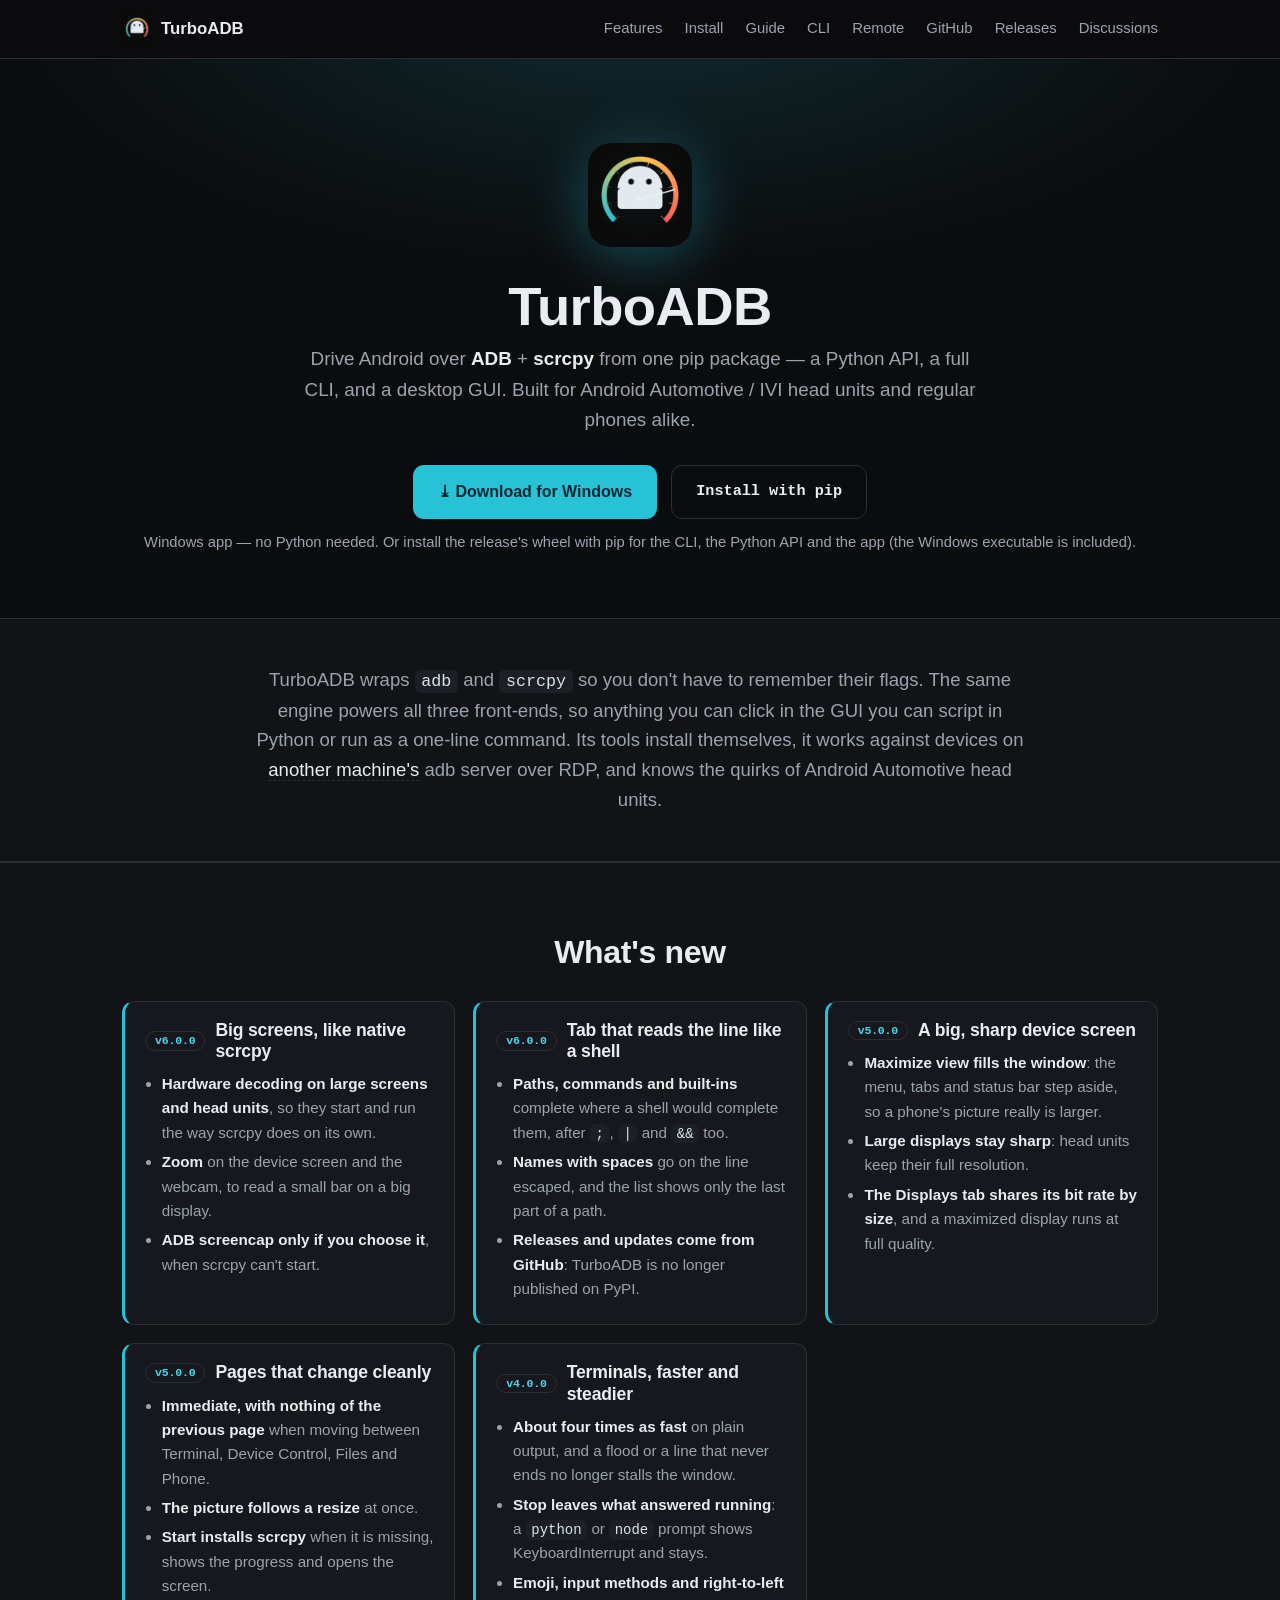
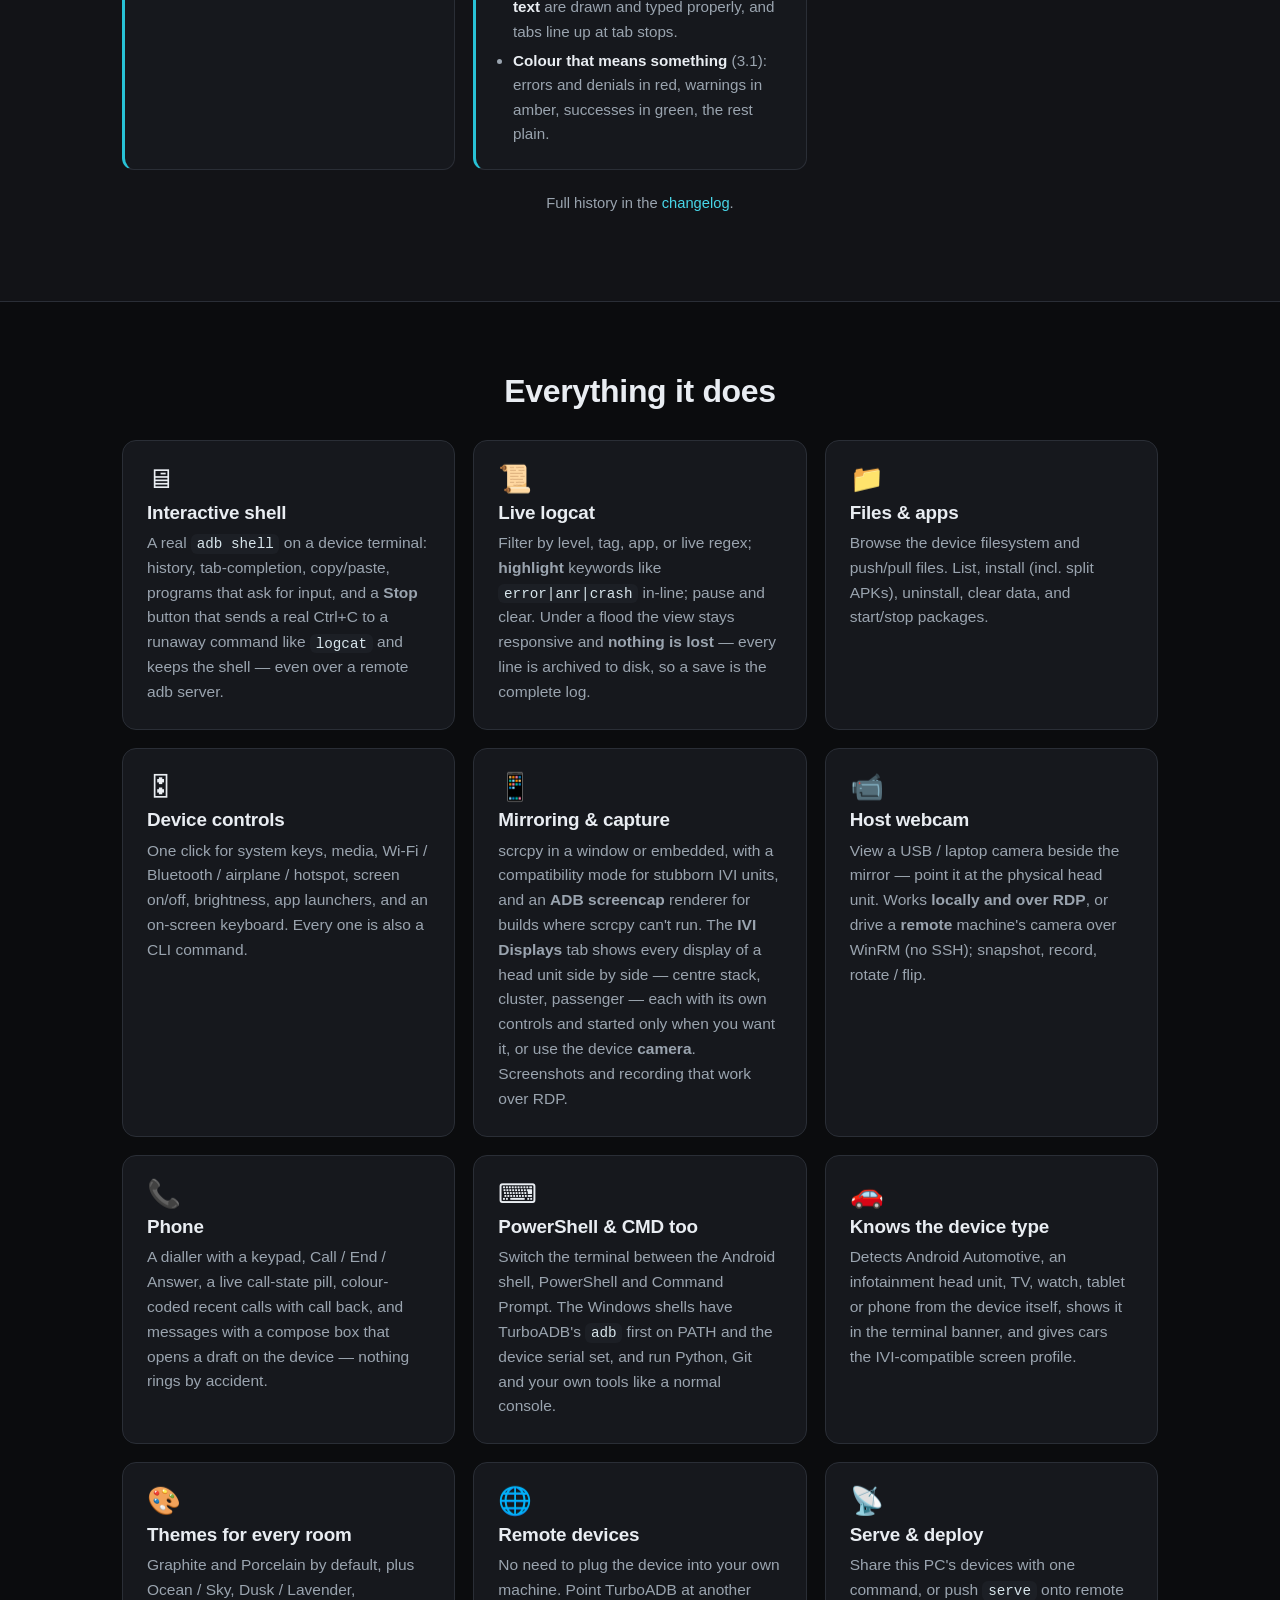
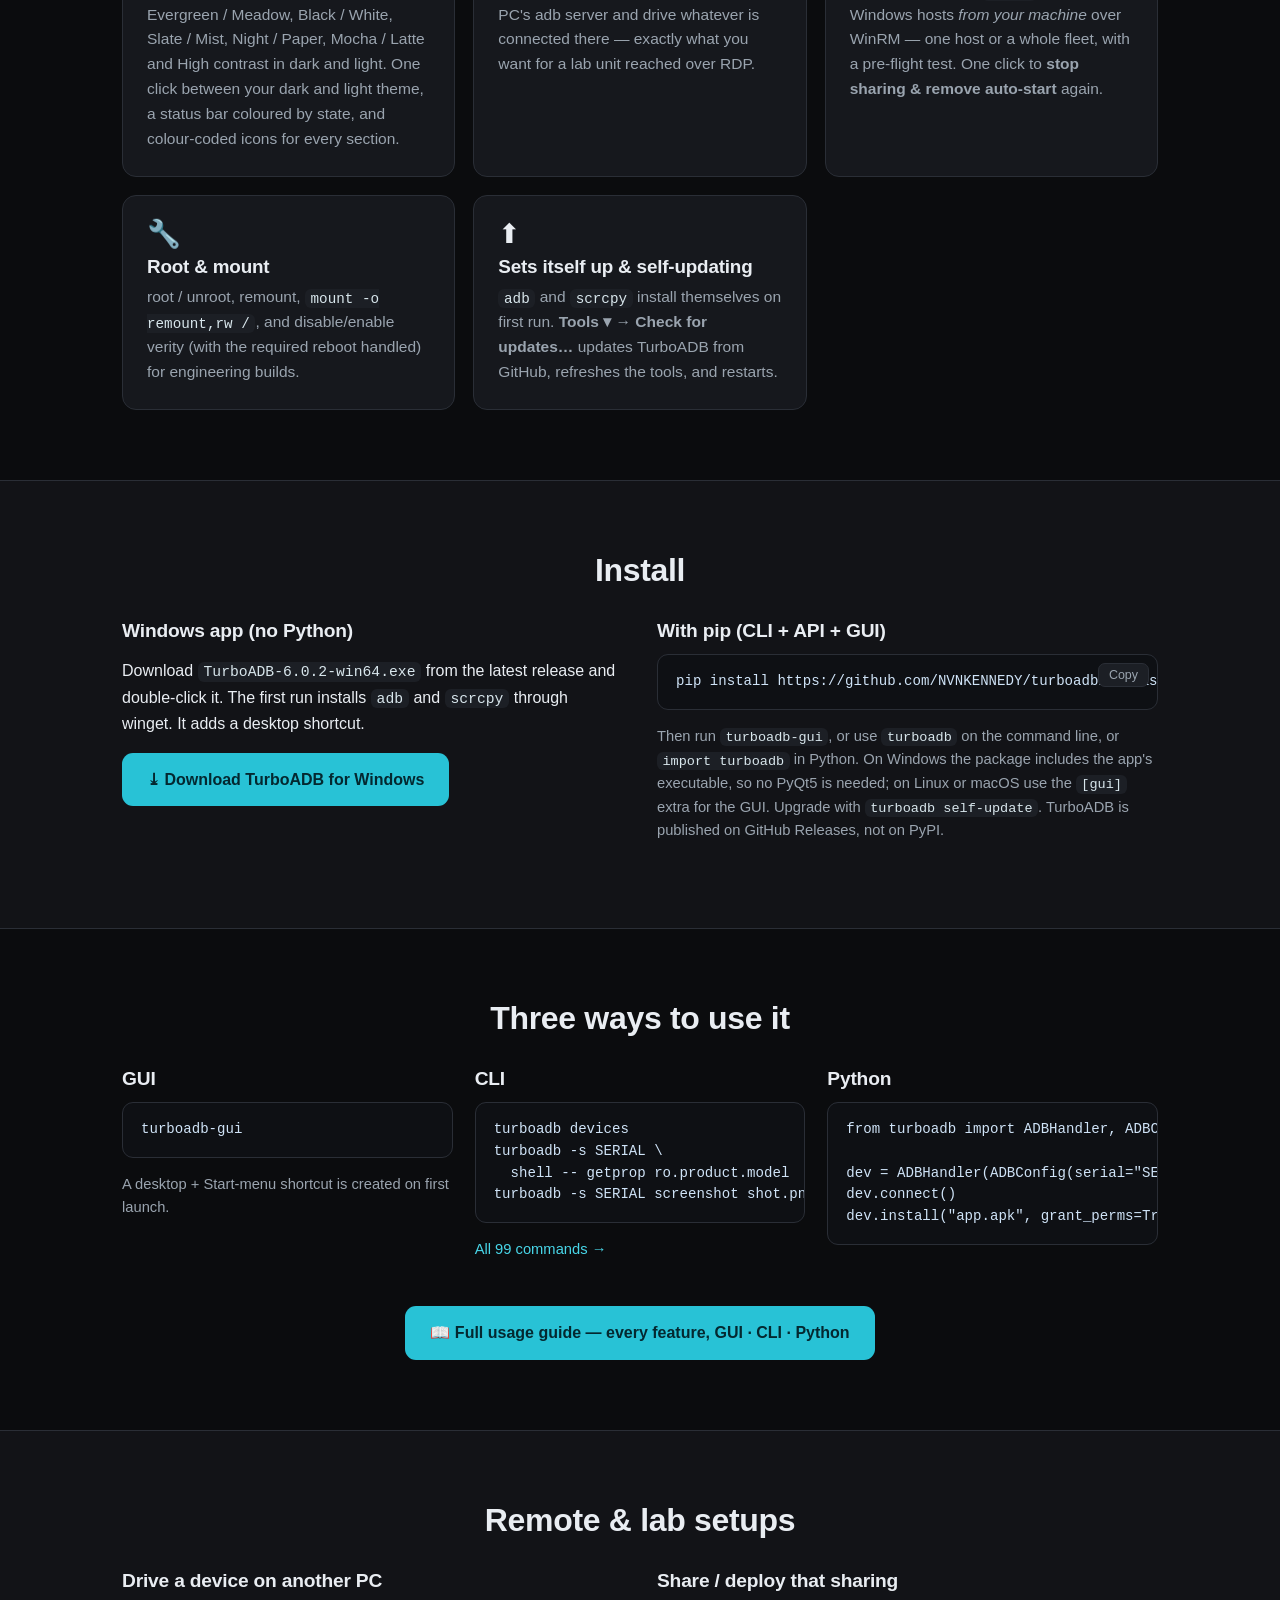
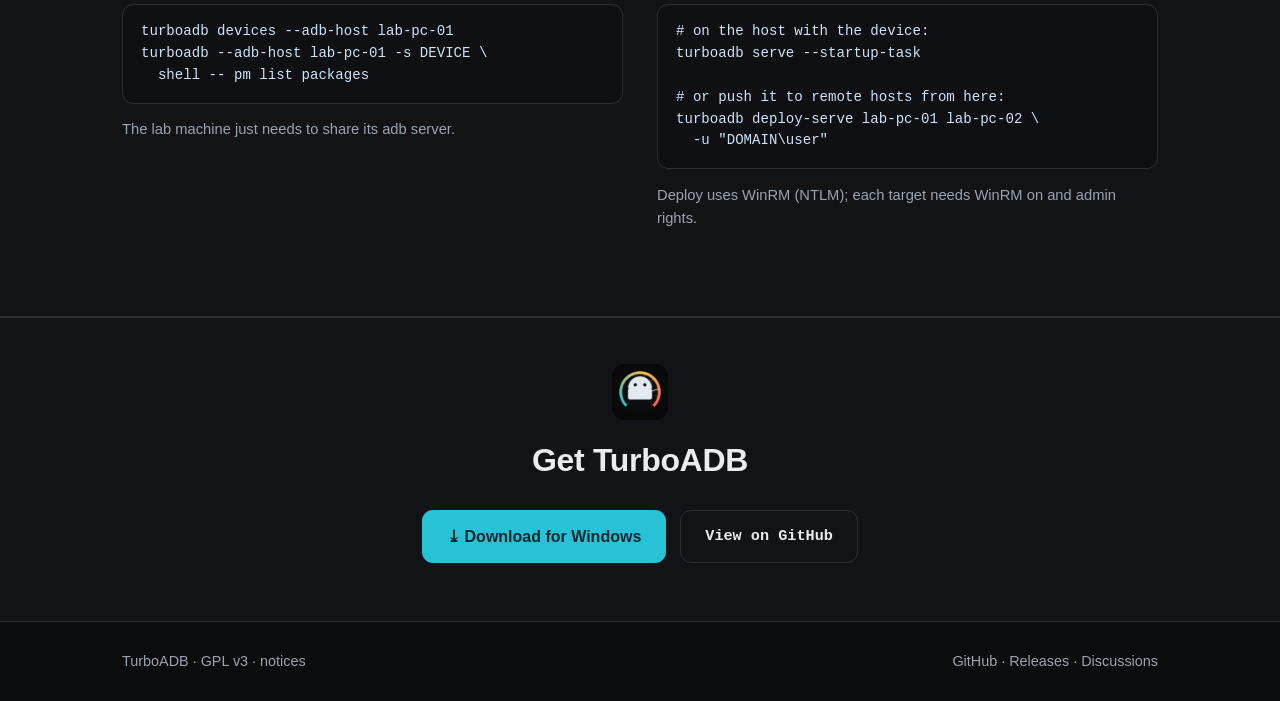
==== docs/index.html @ 71129637 "6.0.2 - TurboADB is under the GNU GPL version 3; the app carries the licence texts of what it contai" ====
<!DOCTYPE html>
<html lang="en">
<head>
<meta charset="UTF-8">
<meta name="viewport" content="width=device-width, initial-scale=1.0">
<title>TurboADB — Android ADB + scrcpy toolkit</title>
<meta name="description" content="One pip package for driving Android over ADB + scrcpy: a Python API, a full CLI, and a desktop GUI. Built for Android Automotive / IVI head units and regular phones.">
<link rel="icon" href="favicon.ico">
<link rel="stylesheet" href="style.css">
</head>
<body>

<header class="nav">
  <div class="wrap nav-inner">
    <a class="brand" href="#top">
      <img src="icon.png" alt="" width="30" height="30">
      <span>TurboADB</span>
    </a>
    <nav class="nav-links">
      <a href="#features">Features</a>
      <a href="#install">Install</a>
      <a href="guide.html">Guide</a>
      <a href="cli.html">CLI</a>
      <a href="#remote">Remote</a>
      <a data-gh="repo" href="#">GitHub</a>
      <a data-gh="releases" href="#">Releases</a>
      <a href="https://github.com/NVNKENNEDY/turboadb/discussions">Discussions</a>
    </nav>
  </div>
</header>

<main id="top">

  <!-- HERO -->
  <section class="hero">
    <div class="wrap hero-inner">
      <img class="hero-logo" src="icon.png" alt="TurboADB logo" width="104" height="104">
      <h1>TurboADB</h1>
      <p class="tagline">
        Drive Android over <strong>ADB</strong> + <strong>scrcpy</strong> from one
        pip package — a Python API, a full CLI, and a desktop GUI. Built for
        Android&nbsp;Automotive&nbsp;/&nbsp;IVI head units and regular phones alike.
      </p>
      <div class="cta">
        <a class="btn btn-primary" data-gh="exe" href="#">⤓ Download for Windows</a>
        <a class="btn btn-ghost" href="#install">Install with pip</a>
      </div>
      <p class="cta-sub">
        Windows app — no Python needed. Or install the release's wheel with pip for the
        CLI, the Python API and the app (the Windows executable is included).
      </p>
    </div>
  </section>

  <!-- WHAT IT IS -->
  <section class="band">
    <div class="wrap">
      <div class="lead">
        TurboADB wraps <code>adb</code> and <code>scrcpy</code> so you don't have to
        remember their flags. The same engine powers all three front-ends, so
        anything you can click in the GUI you can script in Python or run as a
        one-line command. Its tools install themselves, it works
        against devices on <em>another machine's</em> adb server over RDP, and knows
        the quirks of Android Automotive head units.
      </div>
    </div>
  </section>

  <!-- WHAT'S NEW -->
  <section id="whatsnew" class="section alt">
    <div class="wrap">
      <h2>What's new</h2>
      <div class="whatsnew">
        <div class="wn">
          <h3><span class="ver">v6.0.0</span> Big screens, like native scrcpy</h3>
          <ul>
            <li><b>Hardware decoding on large screens and head units</b>, so they
            start and run the way scrcpy does on its own.</li>
            <li><b>Zoom</b> on the device screen and the webcam, to read a small
            bar on a big display.</li>
            <li><b>ADB screencap only if you choose it</b>, when scrcpy can't start.</li>
          </ul>
        </div>
        <div class="wn">
          <h3><span class="ver">v6.0.0</span> Tab that reads the line like a shell</h3>
          <ul>
            <li><b>Paths, commands and built-ins</b> complete where a shell would
            complete them, after <code>;</code>, <code>|</code> and
            <code>&amp;&amp;</code> too.</li>
            <li><b>Names with spaces</b> go on the line escaped, and the list
            shows only the last part of a path.</li>
            <li><b>Releases and updates come from GitHub</b>: TurboADB is no
            longer published on PyPI.</li>
          </ul>
        </div>
        <div class="wn">
          <h3><span class="ver">v5.0.0</span> A big, sharp device screen</h3>
          <ul>
            <li><b>Maximize view fills the window</b>: the menu, tabs and status
            bar step aside, so a phone's picture really is larger.</li>
            <li><b>Large displays stay sharp</b>: head units keep their full
            resolution.</li>
            <li><b>The Displays tab shares its bit rate by size</b>, and a
            maximized display runs at full quality.</li>
          </ul>
        </div>
        <div class="wn">
          <h3><span class="ver">v5.0.0</span> Pages that change cleanly</h3>
          <ul>
            <li><b>Immediate, with nothing of the previous page</b> when moving
            between Terminal, Device Control, Files and Phone.</li>
            <li><b>The picture follows a resize</b> at once.</li>
            <li><b>Start installs scrcpy</b> when it is missing, shows the
            progress and opens the screen.</li>
          </ul>
        </div>
        <div class="wn">
          <h3><span class="ver">v4.0.0</span> Terminals, faster and steadier</h3>
          <ul>
            <li><b>About four times as fast</b> on plain output, and a flood or a
            line that never ends no longer stalls the window.</li>
            <li><b>Stop leaves what answered running</b>: a <code>python</code> or
            <code>node</code> prompt shows KeyboardInterrupt and stays.</li>
            <li><b>Emoji, input methods and right-to-left text</b> are drawn and
            typed properly, and tabs line up at tab stops.</li>
            <li><b>Colour that means something</b> (3.1): errors and denials in
            red, warnings in amber, successes in green, the rest plain.</li>
          </ul>
        </div>
      </div>
      <p class="center muted" style="margin-top:22px">
        Full history in the <a data-gh="changelog" href="#">changelog</a>.
      </p>
    </div>
  </section>

  <!-- FEATURES -->
  <section id="features" class="section">
    <div class="wrap">
      <h2>Everything it does</h2>
      <div class="grid">

        <div class="card">
          <div class="ic">🖥</div>
          <h3>Interactive shell</h3>
          <p>A real <code>adb shell</code> on a device terminal: history,
          tab-completion, copy/paste, programs that ask for input, and a
          <strong>Stop</strong> button that sends a real Ctrl+C to a runaway command
          like <code>logcat</code> and keeps the shell — even over a remote adb
          server.</p>
        </div>

        <div class="card">
          <div class="ic">📜</div>
          <h3>Live logcat</h3>
          <p>Filter by level, tag, app, or live regex; <strong>highlight</strong> keywords
          like <code>error|anr|crash</code> in-line; pause and clear. Under a flood the
          view stays responsive and <strong>nothing is lost</strong> — every line is
          archived to disk, so a save is the complete log.</p>
        </div>

        <div class="card">
          <div class="ic">📁</div>
          <h3>Files &amp; apps</h3>
          <p>Browse the device filesystem and push/pull files. List, install (incl.
          split APKs), uninstall, clear data, and start/stop packages.</p>
        </div>

        <div class="card">
          <div class="ic">🎛</div>
          <h3>Device controls</h3>
          <p>One click for system keys, media, Wi-Fi / Bluetooth / airplane /
          hotspot, screen on/off, brightness, app launchers, and an on-screen
          keyboard. Every one is also a CLI command.</p>
        </div>

        <div class="card">
          <div class="ic">📱</div>
          <h3>Mirroring &amp; capture</h3>
          <p>scrcpy in a window or embedded, with a compatibility mode for stubborn
          IVI units, and an <strong>ADB screencap</strong> renderer for builds where
          scrcpy can't run. The <strong>IVI Displays</strong> tab shows every display
          of a head unit side by side — centre stack, cluster, passenger — each with
          its own controls and started only when you want it, or use the device
          <strong>camera</strong>.
          Screenshots and recording that work over RDP.</p>
        </div>

        <div class="card">
          <div class="ic">📹</div>
          <h3>Host webcam</h3>
          <p>View a USB / laptop camera beside the mirror — point it at the physical
          head unit. Works <strong>locally and over RDP</strong>, or drive a
          <strong>remote</strong> machine's camera over WinRM (no SSH); snapshot,
          record, rotate / flip.</p>
        </div>

        <div class="card">
          <div class="ic">📞</div>
          <h3>Phone</h3>
          <p>A dialler with a keypad, Call / End / Answer, a live call-state pill,
          colour-coded recent calls with call back, and messages with a compose
          box that opens a draft on the device — nothing rings by accident.</p>
        </div>

        <div class="card">
          <div class="ic">⌨</div>
          <h3>PowerShell &amp; CMD too</h3>
          <p>Switch the terminal between the Android shell, PowerShell and Command
          Prompt. The Windows shells have TurboADB's <code>adb</code> first on PATH
          and the device serial set, and run Python, Git and your own tools like a
          normal console.</p>
        </div>

        <div class="card">
          <div class="ic">🚗</div>
          <h3>Knows the device type</h3>
          <p>Detects Android Automotive, an infotainment head unit, TV, watch,
          tablet or phone from the device itself, shows it in the terminal banner,
          and gives cars the IVI-compatible screen profile.</p>
        </div>

        <div class="card">
          <div class="ic">🎨</div>
          <h3>Themes for every room</h3>
          <p>Graphite and Porcelain by default, plus Ocean / Sky, Dusk / Lavender,
          Evergreen / Meadow, Black / White, Slate / Mist, Night / Paper, Mocha /
          Latte and High contrast in dark and light. One click between your dark
          and light theme, a status bar coloured by state, and colour-coded icons
          for every section.</p>
        </div>

        <div class="card">
          <div class="ic">🌐</div>
          <h3>Remote devices</h3>
          <p>No need to plug the device into your own machine. Point TurboADB at
          another PC's adb server and drive whatever is connected there — exactly
          what you want for a lab unit reached over RDP.</p>
        </div>

        <div class="card">
          <div class="ic">📡</div>
          <h3>Serve &amp; deploy</h3>
          <p>Share this PC's devices with one command, or push <code>serve</code>
          onto remote Windows hosts <em>from your machine</em> over WinRM — one host
          or a whole fleet, with a pre-flight test. One click to <strong>stop sharing
          &amp; remove auto-start</strong> again.</p>
        </div>

        <div class="card">
          <div class="ic">🔧</div>
          <h3>Root &amp; mount</h3>
          <p>root / unroot, remount, <code>mount -o remount,rw /</code>, and
          disable/enable verity (with the required reboot handled) for engineering
          builds.</p>
        </div>

        <div class="card">
          <div class="ic">⬆</div>
          <h3>Sets itself up &amp; self-updating</h3>
          <p><code>adb</code> and <code>scrcpy</code> install themselves on first
          run. <b>Tools ▾ → Check for updates…</b> updates TurboADB from GitHub,
          refreshes the tools, and restarts.</p>
        </div>

      </div>
    </div>
  </section>

  <!-- INSTALL -->
  <section id="install" class="section alt">
    <div class="wrap">
      <h2>Install</h2>
      <div class="cols">
        <div>
          <h3>Windows app (no Python)</h3>
          <p>Download <code>TurboADB-6.0.2-win64.exe</code> from the latest release
          and double-click it. The first run installs <code>adb</code> and <code>scrcpy</code>
          through winget. It adds a desktop shortcut.</p>
          <a class="btn btn-primary" data-gh="exe" href="#">⤓ Download TurboADB for Windows</a>
        </div>
        <div>
          <h3>With pip (CLI + API + GUI)</h3>
          <div class="code">
            <button class="copy" data-copy="pip install https://github.com/NVNKENNEDY/turboadb/releases/download/v6.0.2/turboadb-6.0.2-py3-none-any.whl">Copy</button>
            <pre><code>pip install https://github.com/NVNKENNEDY/turboadb/releases/download/v6.0.2/turboadb-6.0.2-py3-none-any.whl</code></pre>
          </div>
          <p class="muted">Then run <code>turboadb-gui</code>, or use
          <code>turboadb</code> on the command line, or
          <code>import turboadb</code> in Python. On Windows the package includes
          the app's executable, so no PyQt5 is needed; on Linux or macOS use
          the <code>[gui]</code> extra for the GUI. Upgrade with
          <code>turboadb self-update</code>. TurboADB is published on GitHub
          Releases, not on PyPI.</p>
        </div>
      </div>
    </div>
  </section>

  <!-- USAGE -->
  <section id="usage" class="section">
    <div class="wrap">
      <h2>Three ways to use it</h2>
      <div class="cols3">
        <div>
          <h3>GUI</h3>
          <div class="code"><pre><code>turboadb-gui</code></pre></div>
          <p class="muted">A desktop + Start-menu shortcut is created on first launch.</p>
        </div>
        <div>
          <h3>CLI</h3>
          <div class="code"><pre><code>turboadb devices
turboadb -s SERIAL \
  shell -- getprop ro.product.model
turboadb -s SERIAL screenshot shot.png</code></pre></div>
          <p class="muted"><a href="cli.html">All 99 commands →</a></p>
        </div>
        <div>
          <h3>Python</h3>
          <div class="code"><pre><code>from turboadb import ADBHandler, ADBConfig

dev = ADBHandler(ADBConfig(serial="SERIAL"))
dev.connect()
dev.install("app.apk", grant_perms=True)</code></pre></div>
        </div>
      </div>
      <div class="center" style="margin-top:30px">
        <a class="btn btn-primary" href="guide.html">📖 Full usage guide — every feature, GUI · CLI · Python</a>
      </div>
    </div>
  </section>

  <!-- REMOTE -->
  <section id="remote" class="section alt">
    <div class="wrap">
      <h2>Remote &amp; lab setups</h2>
      <div class="cols">
        <div>
          <h3>Drive a device on another PC</h3>
          <div class="code"><pre><code>turboadb devices --adb-host lab-pc-01
turboadb --adb-host lab-pc-01 -s DEVICE \
  shell -- pm list packages</code></pre></div>
          <p class="muted">The lab machine just needs to share its adb server.</p>
        </div>
        <div>
          <h3>Share / deploy that sharing</h3>
          <div class="code"><pre><code># on the host with the device:
turboadb serve --startup-task

# or push it to remote hosts from here:
turboadb deploy-serve lab-pc-01 lab-pc-02 \
  -u "DOMAIN\user"</code></pre></div>
          <p class="muted">Deploy uses WinRM (NTLM); each target needs WinRM on and
          admin rights.</p>
        </div>
      </div>
    </div>
  </section>

  <!-- CTA FOOTER -->
  <section class="band closing">
    <div class="wrap center">
      <img src="icon.png" alt="" width="56" height="56">
      <h2>Get TurboADB</h2>
      <div class="cta">
        <a class="btn btn-primary" data-gh="exe" href="#">⤓ Download for Windows</a>
        <a class="btn btn-ghost" data-gh="repo" href="#">View on GitHub</a>
      </div>
    </div>
  </section>

</main>

<footer class="foot">
  <div class="wrap foot-inner">
    <span>TurboADB · GPL v3 · <a href="https://github.com/NVNKENNEDY/turboadb/blob/main/turboadb/licenses/THIRD-PARTY-NOTICES.md">notices</a></span>
    <span>
      <a data-gh="repo" href="#">GitHub</a> ·
      <a data-gh="releases" href="#">Releases</a> ·
      <a href="https://github.com/NVNKENNEDY/turboadb/discussions">Discussions</a>
    </span>
  </div>
</footer>

<script>
  // ──────────────────────────────────────────────────────────────────
  //  EDIT THIS ONE LINE: set it to "your-github-username/turboadb"
  const REPO = "nvnkennedy/turboadb";
  // ──────────────────────────────────────────────────────────────────
  const base = "https://github.com/" + REPO;
  const urls = {
    repo: base,
    releases: base + "/releases",
    changelog: base + "/blob/main/CHANGELOG.md",
    exe: base + "/releases/latest",
  };
  document.querySelectorAll("[data-gh]").forEach(function (a) {
    a.href = urls[a.getAttribute("data-gh")] || base;
  });
  document.querySelectorAll(".copy").forEach(function (b) {
    b.addEventListener("click", function () {
      navigator.clipboard.writeText(b.getAttribute("data-copy"));
      const t = b.textContent; b.textContent = "Copied"; b.classList.add("ok");
      setTimeout(function () { b.textContent = t; b.classList.remove("ok"); }, 1200);
    });
  });
</script>
</body>
</html>
---- docs/style.css ----
:root{
  --bg:#0b0c0e; --bg2:#121317; --card:#16181d; --line:#2a2e36;
  --text:#e9edf2; --dim:#9aa4af; --accent:#28c2d6; --accent2:#48d6e8;
  --radius:14px; --max:1080px;
  --font:-apple-system,BlinkMacSystemFont,"Segoe UI",Roboto,Helvetica,Arial,sans-serif;
  --mono:"SF Mono", "Cascadia Code",Consolas,"Liberation Mono",monospace;
}
*{box-sizing:border-box}
html{scroll-behavior:smooth}
body{
  margin:0;background:var(--bg);color:var(--text);
  font-family:var(--font);line-height:1.6;-webkit-font-smoothing:antialiased;
}
.wrap{max-width:var(--max);margin:0 auto;padding:0 22px}
a{color:var(--accent2);text-decoration:none}
a:hover{text-decoration:underline}
code{font-family:var(--mono);font-size:.92em;background:#1c1f25;
  padding:.12em .4em;border-radius:6px;color:#d8e6ec}
h1,h2,h3{line-height:1.2;letter-spacing:-.01em}

/* nav */
.nav{position:sticky;top:0;z-index:10;background:rgba(11,12,14,.82);
  backdrop-filter:blur(10px);border-bottom:1px solid var(--line)}
.nav-inner{display:flex;align-items:center;justify-content:space-between;height:58px}
.brand{display:flex;align-items:center;gap:9px;color:var(--text);font-weight:700;
  font-size:1.05rem}
.brand:hover{text-decoration:none}
.nav-links{display:flex;gap:22px}
.nav-links a{color:var(--dim);font-size:.93rem;font-weight:500}
.nav-links a:hover{color:var(--text);text-decoration:none}
@media(max-width:640px){.nav-links a:not(:last-child){display:none}}

/* hero */
.hero{padding:84px 0 64px;text-align:center;
  background:radial-gradient(900px 380px at 50% -10%,rgba(40,194,214,.16),transparent 70%)}
.hero-logo{filter:drop-shadow(0 10px 30px rgba(40,194,214,.35));border-radius:22px}
.hero h1{font-size:3.4rem;margin:.35em 0 .1em;font-weight:800}
.tagline{max-width:680px;margin:0 auto;color:var(--dim);font-size:1.18rem}
.tagline strong{color:var(--text)}
.cta{display:flex;gap:14px;justify-content:center;flex-wrap:wrap;margin:30px 0 12px}
.cta-sub{color:var(--dim);font-size:.92rem;margin:0}

.btn{display:inline-block;padding:13px 24px;border-radius:11px;font-weight:700;
  font-size:1rem;cursor:pointer;border:1px solid transparent;transition:.15s}
.btn-primary{background:var(--accent);color:#042830}
.btn-primary:hover{background:var(--accent2);text-decoration:none;transform:translateY(-1px)}
.btn-ghost{background:transparent;color:var(--text);border-color:var(--line);font-family:var(--mono);
  font-weight:600;font-size:.95rem}
.btn-ghost:hover{border-color:var(--accent);text-decoration:none}

/* bands & sections */
.band{padding:46px 0;border-top:1px solid var(--line);border-bottom:1px solid var(--line);
  background:var(--bg2)}
.lead{max-width:780px;margin:0 auto;text-align:center;font-size:1.16rem;color:var(--dim)}
.lead code{font-size:.9em}
.lead em{color:var(--text);font-style:normal;border-bottom:1px dashed var(--line)}
.section{padding:70px 0}
.section.alt{background:var(--bg2);border-top:1px solid var(--line);border-bottom:1px solid var(--line)}
.section h2,.closing h2{font-size:2rem;margin:0 0 30px;text-align:center}

/* feature grid */
.grid{display:grid;grid-template-columns:repeat(auto-fit,minmax(280px,1fr));gap:18px}
.card{background:var(--card);border:1px solid var(--line);border-radius:var(--radius);
  padding:24px;transition:.15s}
.card:hover{border-color:var(--accent);transform:translateY(-3px)}
.card .ic{font-size:1.7rem;line-height:1}
.card h3{margin:.5em 0 .35em;font-size:1.18rem}
.card p{margin:0;color:var(--dim);font-size:.97rem}

/* columns */
.cols{display:grid;grid-template-columns:1fr 1fr;gap:34px}
.cols3{display:grid;grid-template-columns:repeat(3,1fr);gap:22px}
@media(max-width:760px){.cols,.cols3{grid-template-columns:1fr}}
.cols>*,.cols3>*{min-width:0}   /* let long code lines scroll instead of widening the page */
.cols h3,.cols3 h3{margin:0 0 12px;font-size:1.2rem}
.muted{color:var(--dim);font-size:.92rem}

/* code blocks */
.code{position:relative;background:#0e1014;border:1px solid var(--line);
  border-radius:11px;overflow:hidden;margin:0 0 12px}
.code pre{margin:0;padding:16px 18px;overflow-x:auto}
.code code{background:none;padding:0;color:#cfe3f7;font-size:.88rem;line-height:1.55}
.copy{position:absolute;top:8px;right:8px;background:#1c1f25;color:var(--dim);
  border:1px solid var(--line);border-radius:7px;padding:4px 10px;font-size:.78rem;
  cursor:pointer;font-family:var(--font)}
.copy:hover{color:var(--text);border-color:var(--accent)}
.copy.ok{color:#5be39a;border-color:#5be39a}

/* closing + footer */
.closing{text-align:center}
.center{text-align:center}
.closing h2{margin:14px 0 24px}
.foot{padding:28px 0;color:var(--dim);font-size:.9rem}
.foot-inner{display:flex;justify-content:space-between;flex-wrap:wrap;gap:10px}
.foot a{color:var(--dim)}
.foot a:hover{color:var(--text)}

@media(max-width:560px){.hero h1{font-size:2.5rem}.tagline{font-size:1.05rem}}

/* ── usage guide page ─────────────────────────────────────────────── */
.guide-hero{padding:54px 0 8px;text-align:center}
.guide-hero h1{font-size:2.4rem;margin:.2em 0 .15em}
.guide-hero p{color:var(--dim);max-width:660px;margin:0 auto;font-size:1.08rem}
.feature{padding:34px 0;border-top:1px solid var(--line)}
.feature:first-of-type{border-top:none}
.feature h3{font-size:1.45rem;margin:0 0 8px}
.feature .desc{color:var(--dim);margin:0 0 18px;max-width:780px}
.mode{margin:0 0 14px}
.mode .tag{display:inline-block;font-size:.7rem;font-weight:800;letter-spacing:.06em;
  text-transform:uppercase;padding:3px 9px;border-radius:6px;margin-bottom:8px}
.tag.gui{background:rgba(40,194,214,.18);color:var(--accent2)}
.tag.cli{background:rgba(123,227,154,.15);color:#7be39a}
.tag.py{background:rgba(199,155,255,.16);color:#c79bff}
.mode .step{margin:.1em 0 0;color:var(--text)}
.mode .code{margin-top:4px}
.guide-toc{display:flex;flex-wrap:wrap;gap:8px 16px;justify-content:center;
  margin:22px auto 4px;max-width:840px}
.guide-toc a{color:var(--dim);font-size:.9rem}
.guide-toc a:hover{color:var(--accent2)}

/* numbered GUI steps */
.steps{margin:.15em 0 0;padding-left:1.3em;color:var(--text)}
.steps li{margin:.3em 0}
.steps li::marker{color:var(--accent2);font-weight:700}
.steps b{font-weight:600}

/* a neutral tag (e.g. "GUI only") + a "new" pill */
.tag.note{background:rgba(154,164,175,.14);color:var(--dim)}
.badge-new{display:inline-block;font-size:.62rem;font-weight:800;letter-spacing:.06em;
  text-transform:uppercase;vertical-align:middle;margin-left:8px;padding:2px 7px;
  border-radius:20px;background:rgba(40,194,214,.16);color:var(--accent2);
  border:1px solid rgba(40,194,214,.4)}

/* "what's new" band (home) */
.whatsnew{display:grid;grid-template-columns:repeat(auto-fit,minmax(270px,1fr));
  gap:18px;margin-top:6px}
.wn{background:var(--card);border:1px solid var(--line);border-left:3px solid var(--accent);
  border-radius:12px;padding:18px 20px}
.wn h3{margin:0 0 10px;font-size:1.1rem;display:flex;align-items:center;gap:10px}
.wn .ver{font-family:var(--mono);font-size:.72rem;color:var(--accent2);
  border:1px solid var(--line);border-radius:20px;padding:2px 9px;font-weight:600}
.wn ul{margin:0;padding-left:1.1em;color:var(--dim);font-size:.95rem}
.wn li{margin:.34em 0}
.wn li b{color:var(--text);font-weight:600}

/* ── CLI reference page ─────────────────────────────────────────── */
.cli-search{display:block;width:100%;max-width:540px;margin:22px auto 0;padding:12px 16px;
  border-radius:11px;border:1px solid var(--line);background:var(--card);color:var(--text);
  font-size:1rem;font-family:var(--font)}
.cli-search:focus{outline:none;border-color:var(--accent)}
.cli-count{color:var(--dim);font-size:.9rem;margin:10px 0 0}
.table-wrap{overflow-x:auto;border:1px solid var(--line);border-radius:11px;margin:6px 0 14px;
  background:var(--card)}
table.cmds{width:100%;border-collapse:collapse;font-size:.93rem}
table.cmds th{text-align:left;color:var(--dim);font-weight:600;font-size:.74rem;
  text-transform:uppercase;letter-spacing:.06em;padding:10px 14px;background:var(--bg2);
  border-bottom:1px solid var(--line)}
table.cmds td{padding:10px 14px;border-bottom:1px solid var(--line);vertical-align:top;
  color:var(--dim)}
table.cmds tr:last-child td{border-bottom:none}
table.cmds td:first-child{white-space:nowrap;color:var(--text)}
table.cmds td:first-child code{color:var(--accent2);font-weight:600}
table.cmds td:nth-child(2){min-width:260px;width:38%}
table.cmds td:nth-child(3) code{display:inline-block;margin:2px 4px 2px 0}
table.cmds tr[hidden],.cli-group[hidden]{display:none}
.no-match{display:none;text-align:center;color:var(--dim);padding:30px 0}
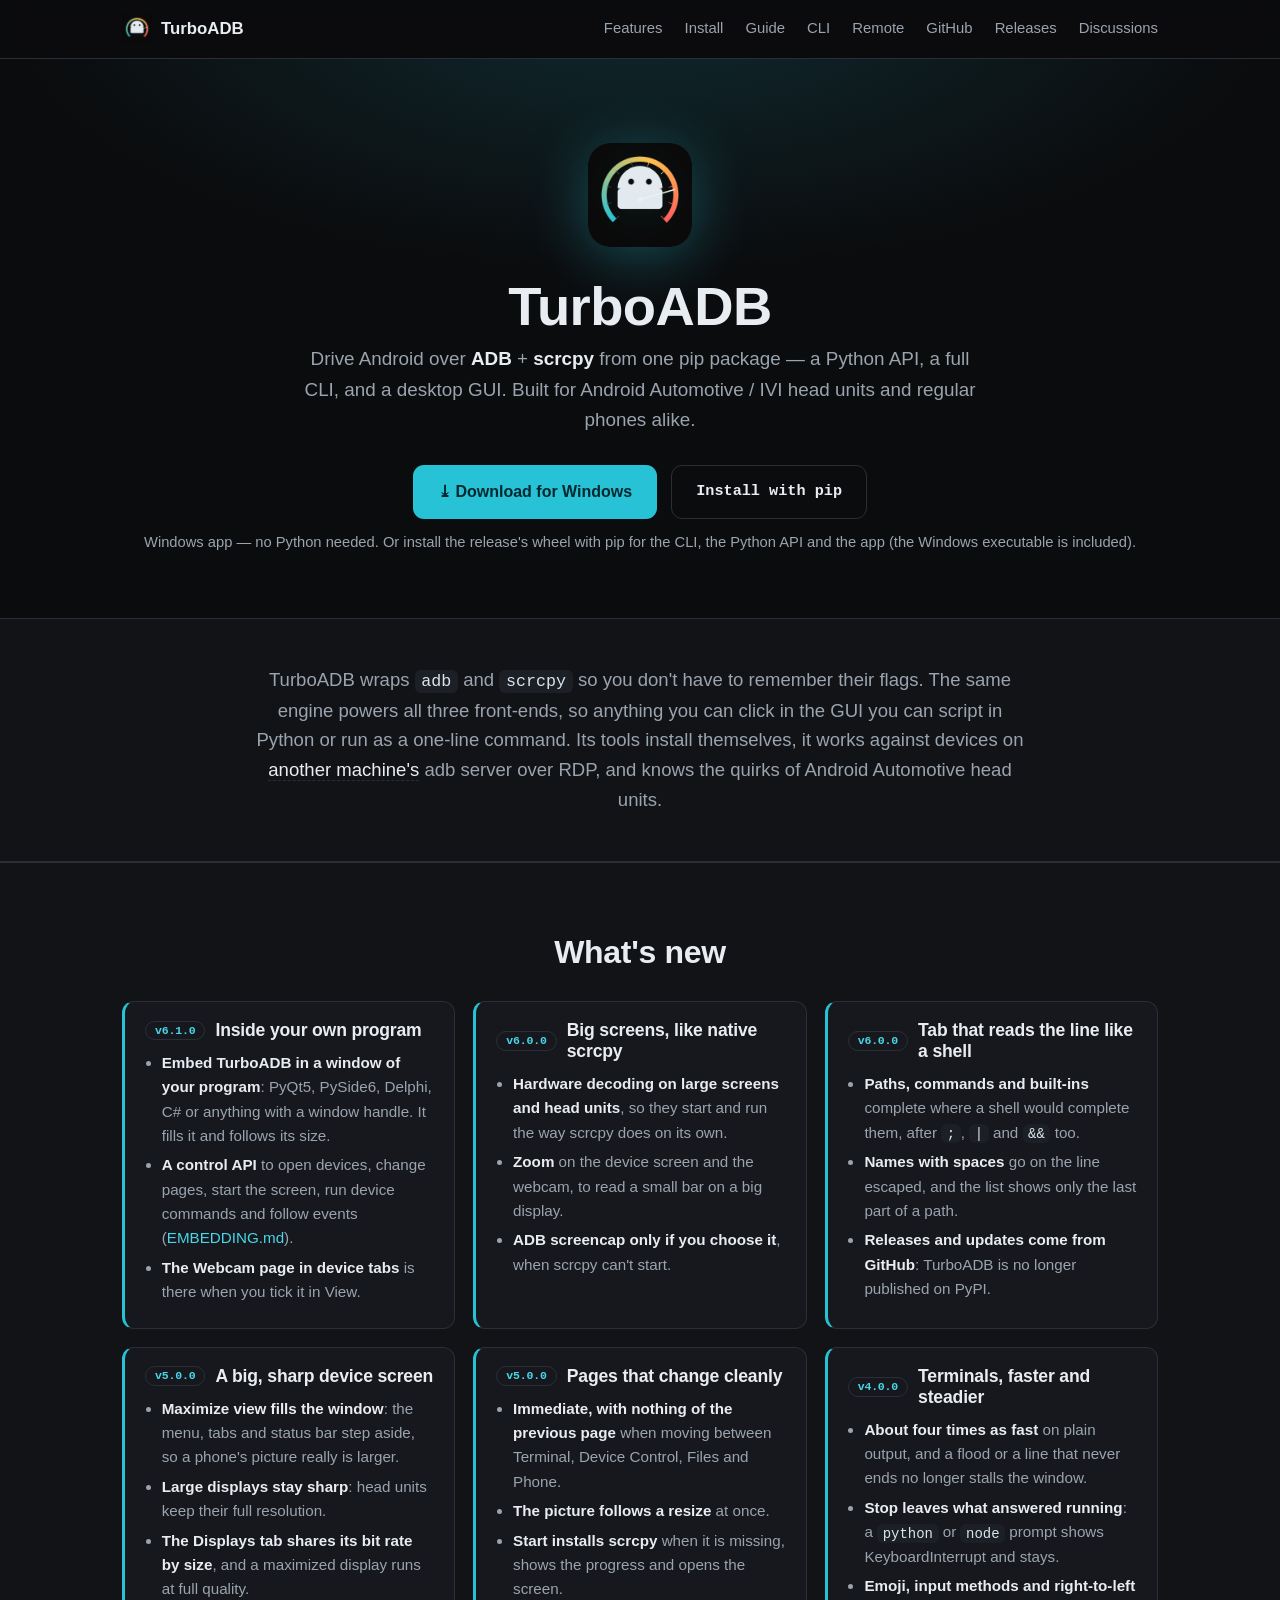
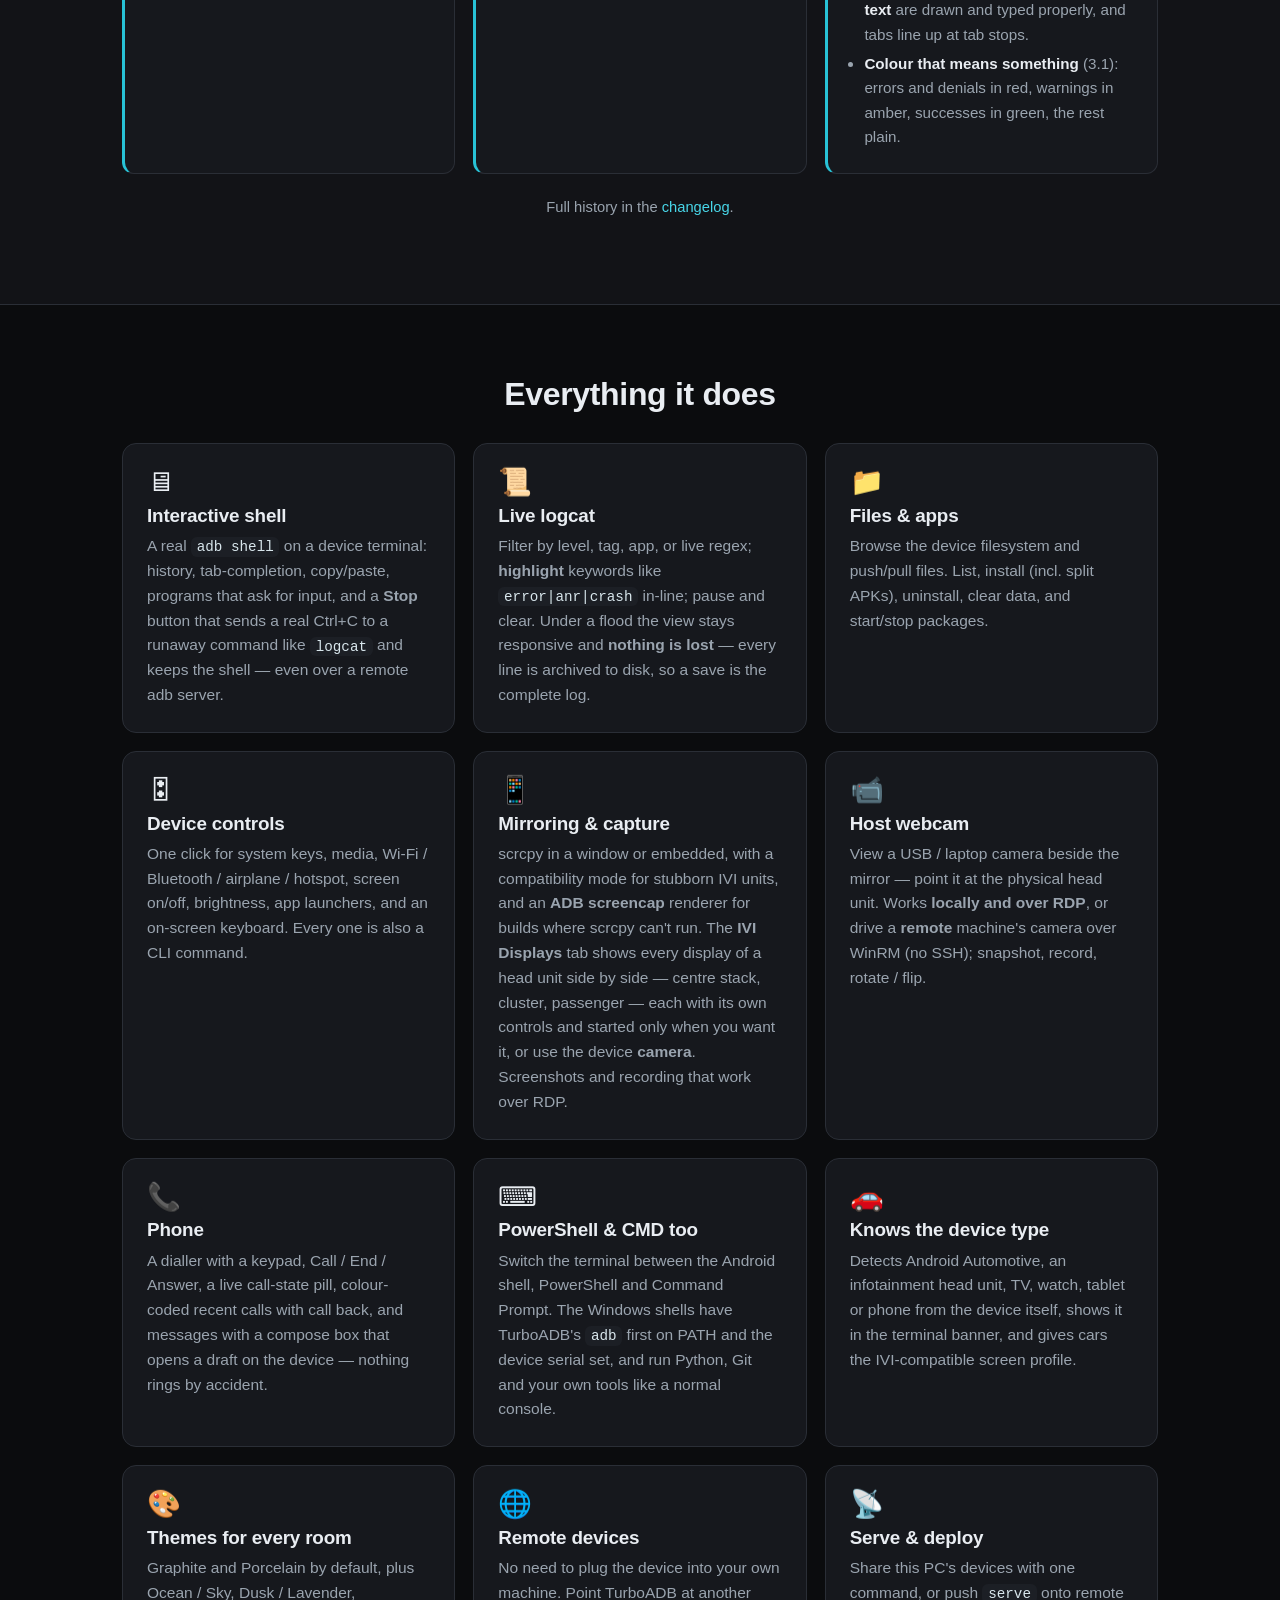
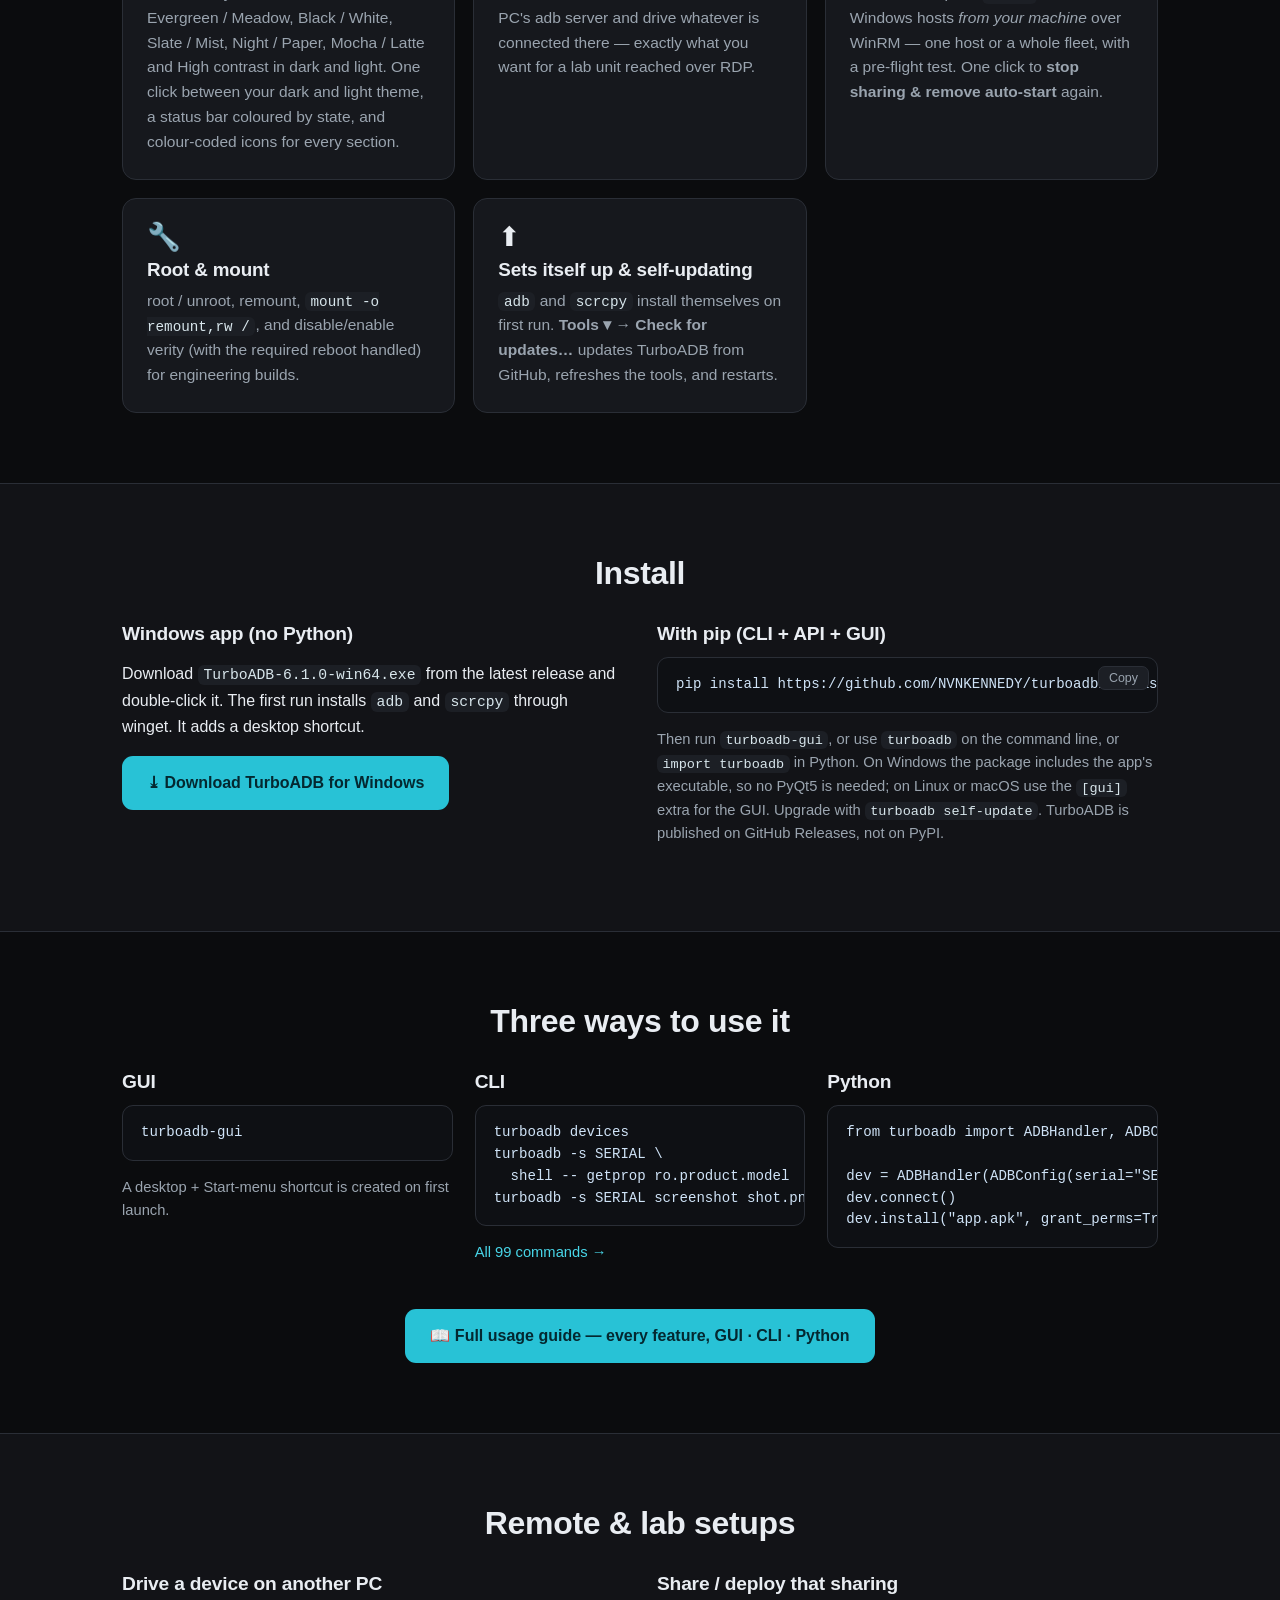
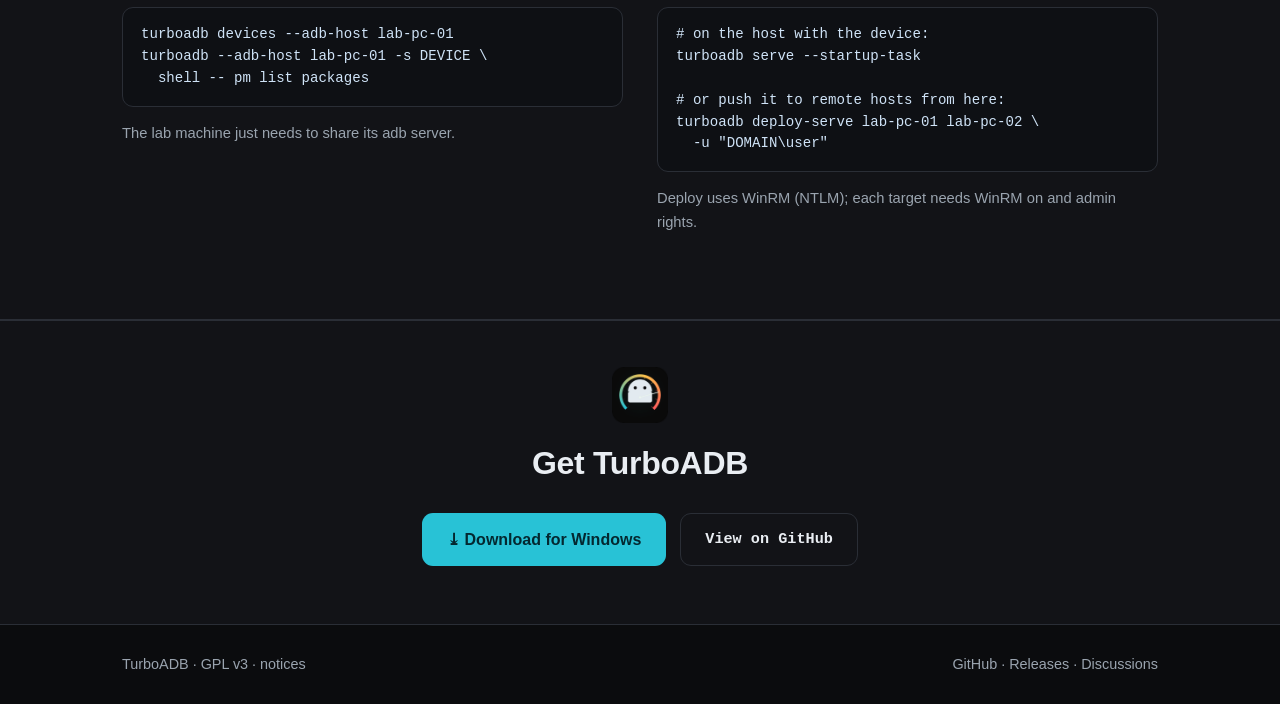
==== commit cbdc7261: "6.1.0 - TurboADB inside your own program, driven by its control API; the Webcam page when you want i" ====
--- a/docs/index.html
+++ b/docs/index.html
@@ -72,6 +72,17 @@
       <h2>What's new</h2>
       <div class="whatsnew">
         <div class="wn">
+          <h3><span class="ver">v6.1.0</span> Inside your own program</h3>
+          <ul>
+            <li><b>Embed TurboADB in a window of your program</b>: PyQt5, PySide6,
+            Delphi, C# or anything with a window handle. It fills it and follows its size.</li>
+            <li><b>A control API</b> to open devices, change pages, start the screen,
+            run device commands and follow events
+            (<a href="https://github.com/NVNKENNEDY/turboadb/blob/main/EMBEDDING.md">EMBEDDING.md</a>).</li>
+            <li><b>The Webcam page in device tabs</b> is there when you tick it in View.</li>
+          </ul>
+        </div>
+        <div class="wn">
           <h3><span class="ver">v6.0.0</span> Big screens, like native scrcpy</h3>
           <ul>
             <li><b>Hardware decoding on large screens and head units</b>, so they
@@ -274,7 +285,7 @@
       <div class="cols">
         <div>
           <h3>Windows app (no Python)</h3>
-          <p>Download <code>TurboADB-6.0.2-win64.exe</code> from the latest release
+          <p>Download <code>TurboADB-6.1.0-win64.exe</code> from the latest release
           and double-click it. The first run installs <code>adb</code> and <code>scrcpy</code>
           through winget. It adds a desktop shortcut.</p>
           <a class="btn btn-primary" data-gh="exe" href="#">⤓ Download TurboADB for Windows</a>
@@ -282,8 +293,8 @@
         <div>
           <h3>With pip (CLI + API + GUI)</h3>
           <div class="code">
-            <button class="copy" data-copy="pip install https://github.com/NVNKENNEDY/turboadb/releases/download/v6.0.2/turboadb-6.0.2-py3-none-any.whl">Copy</button>
-            <pre><code>pip install https://github.com/NVNKENNEDY/turboadb/releases/download/v6.0.2/turboadb-6.0.2-py3-none-any.whl</code></pre>
+            <button class="copy" data-copy="pip install https://github.com/NVNKENNEDY/turboadb/releases/download/v6.1.0/turboadb-6.1.0-py3-none-any.whl">Copy</button>
+            <pre><code>pip install https://github.com/NVNKENNEDY/turboadb/releases/download/v6.1.0/turboadb-6.1.0-py3-none-any.whl</code></pre>
           </div>
           <p class="muted">Then run <code>turboadb-gui</code>, or use
           <code>turboadb</code> on the command line, or
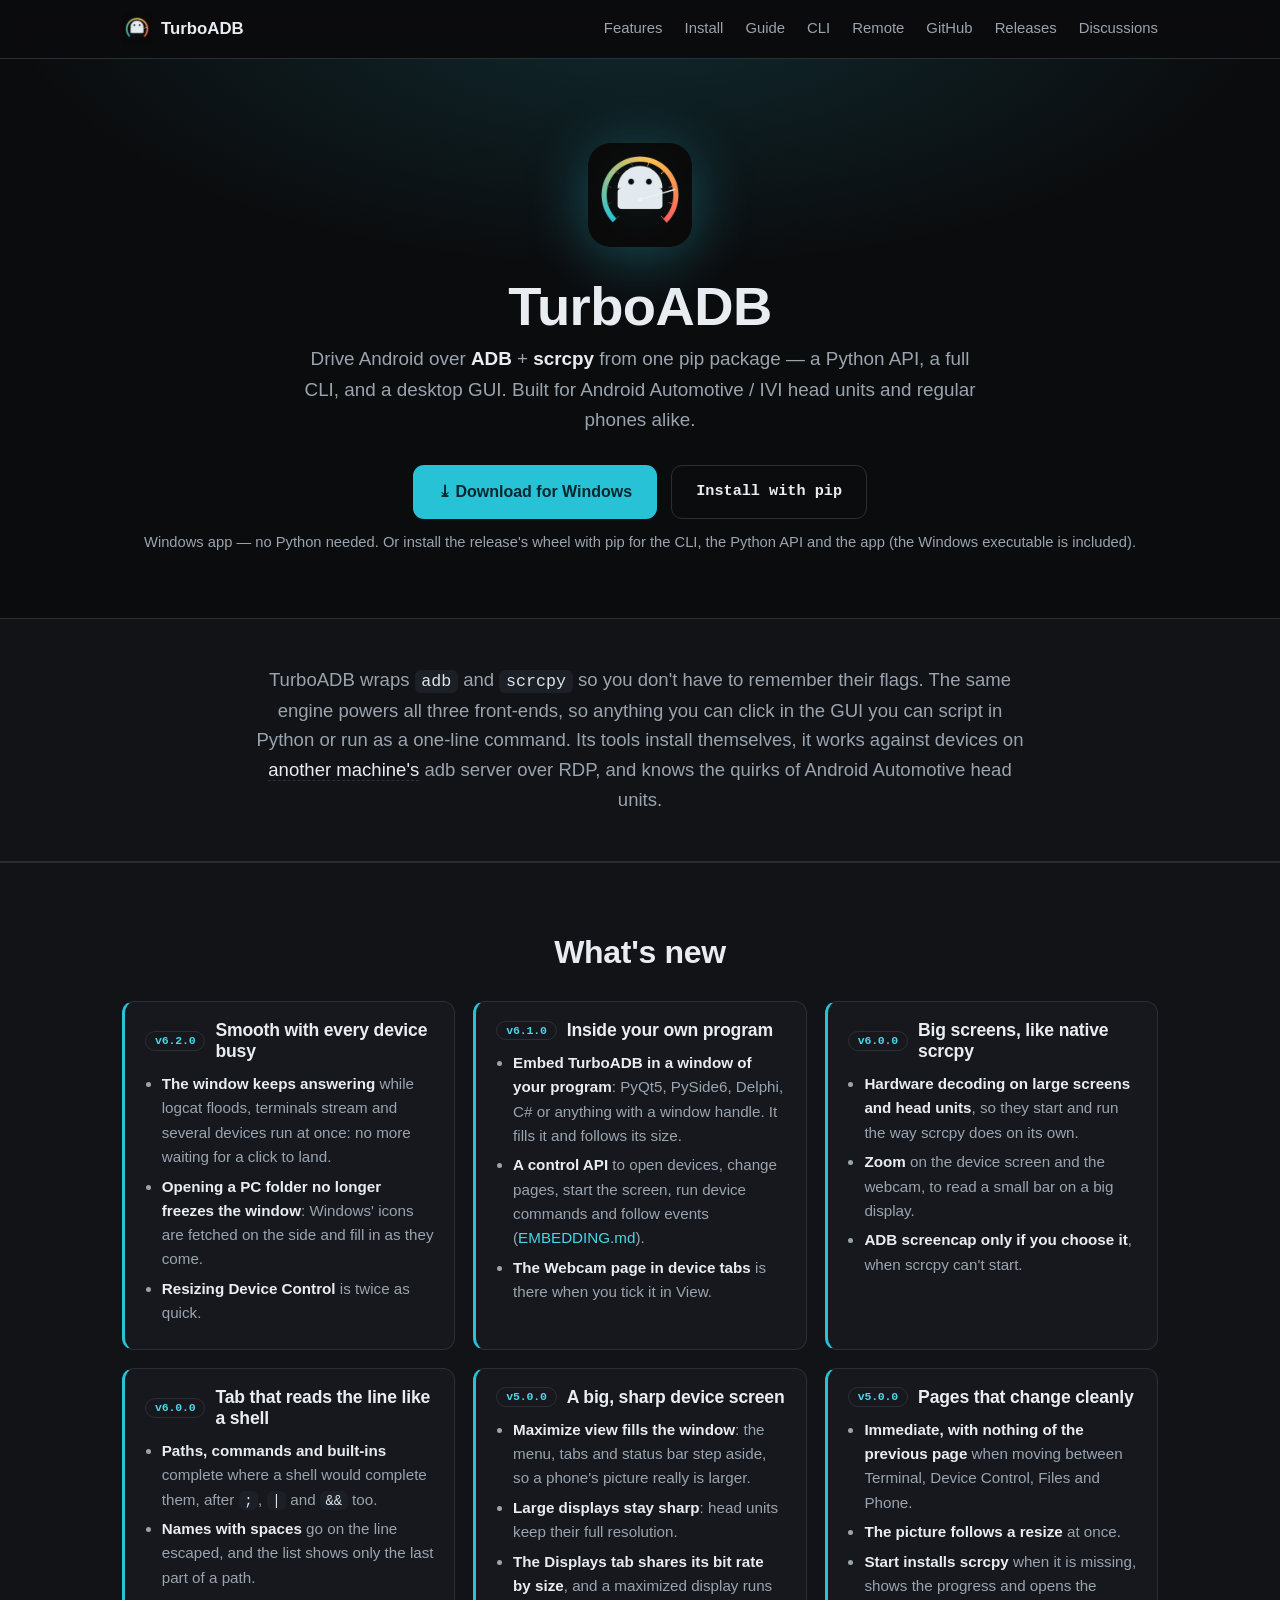
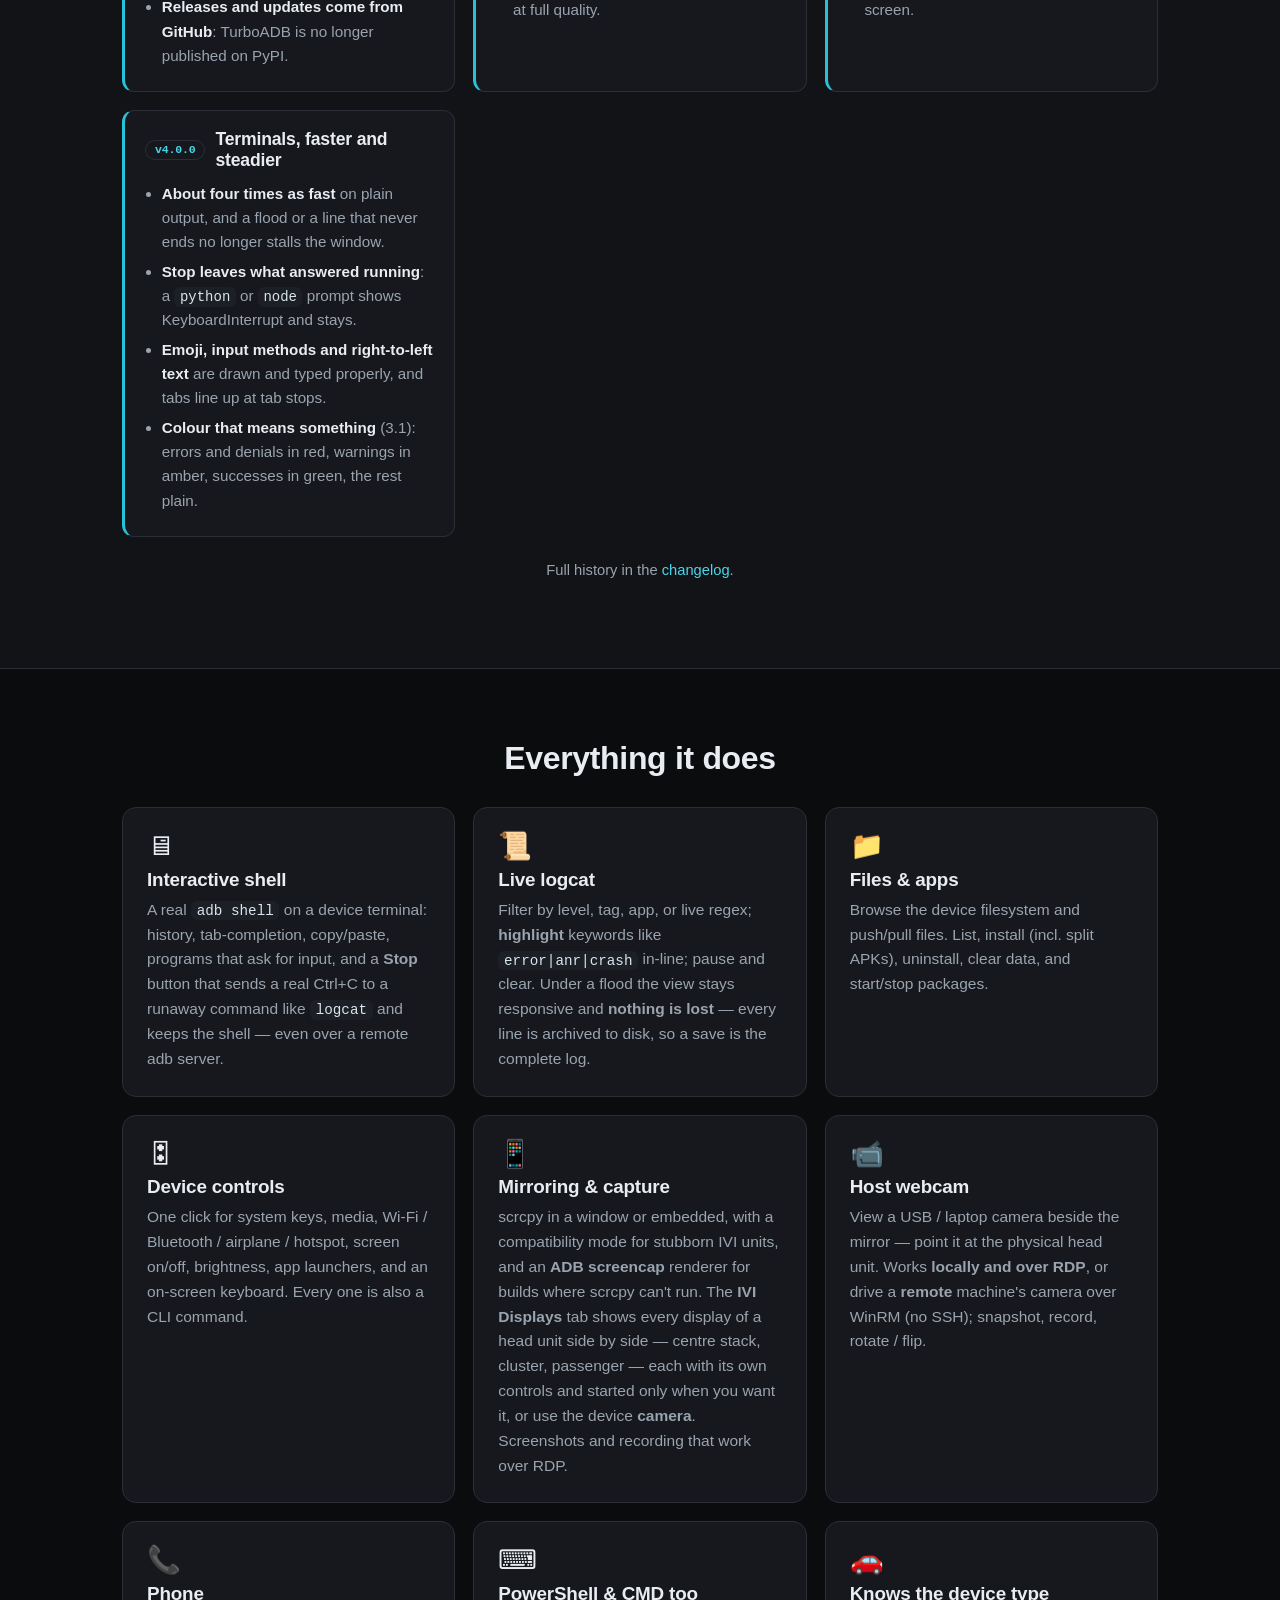
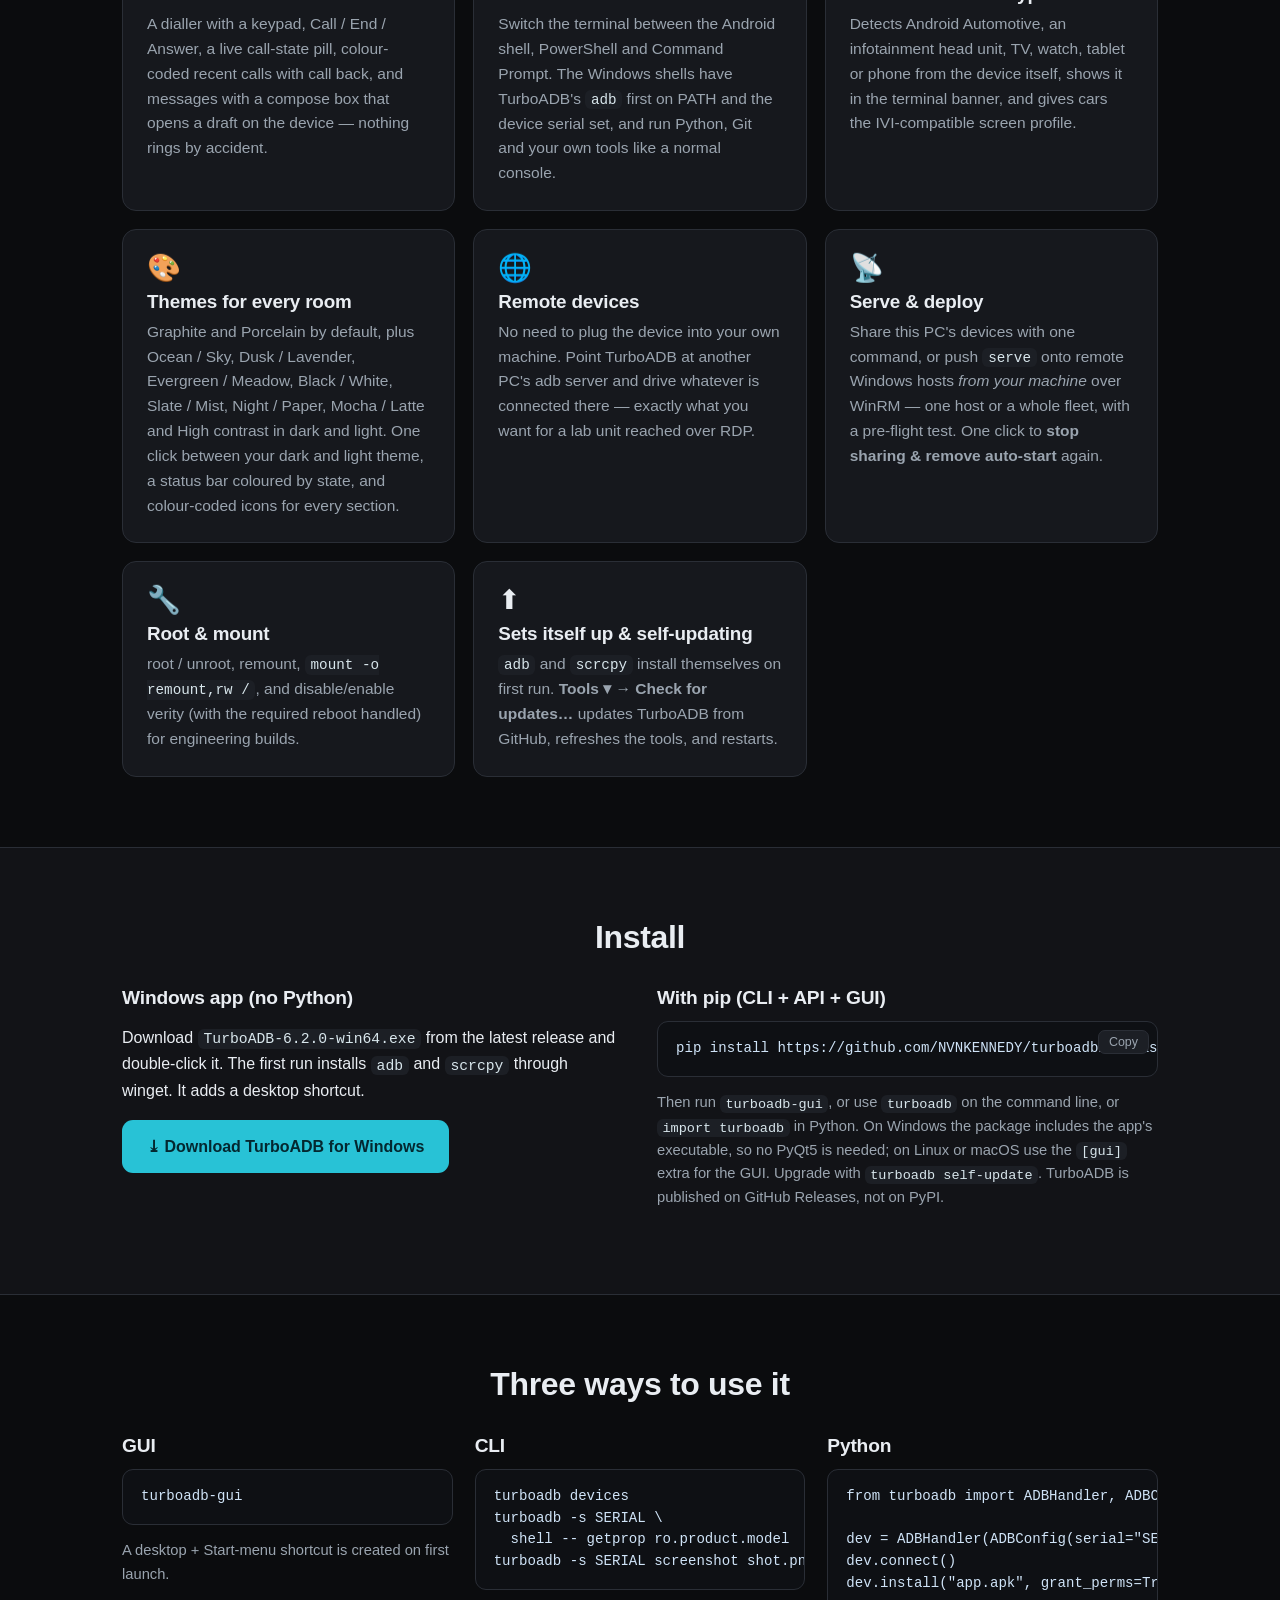
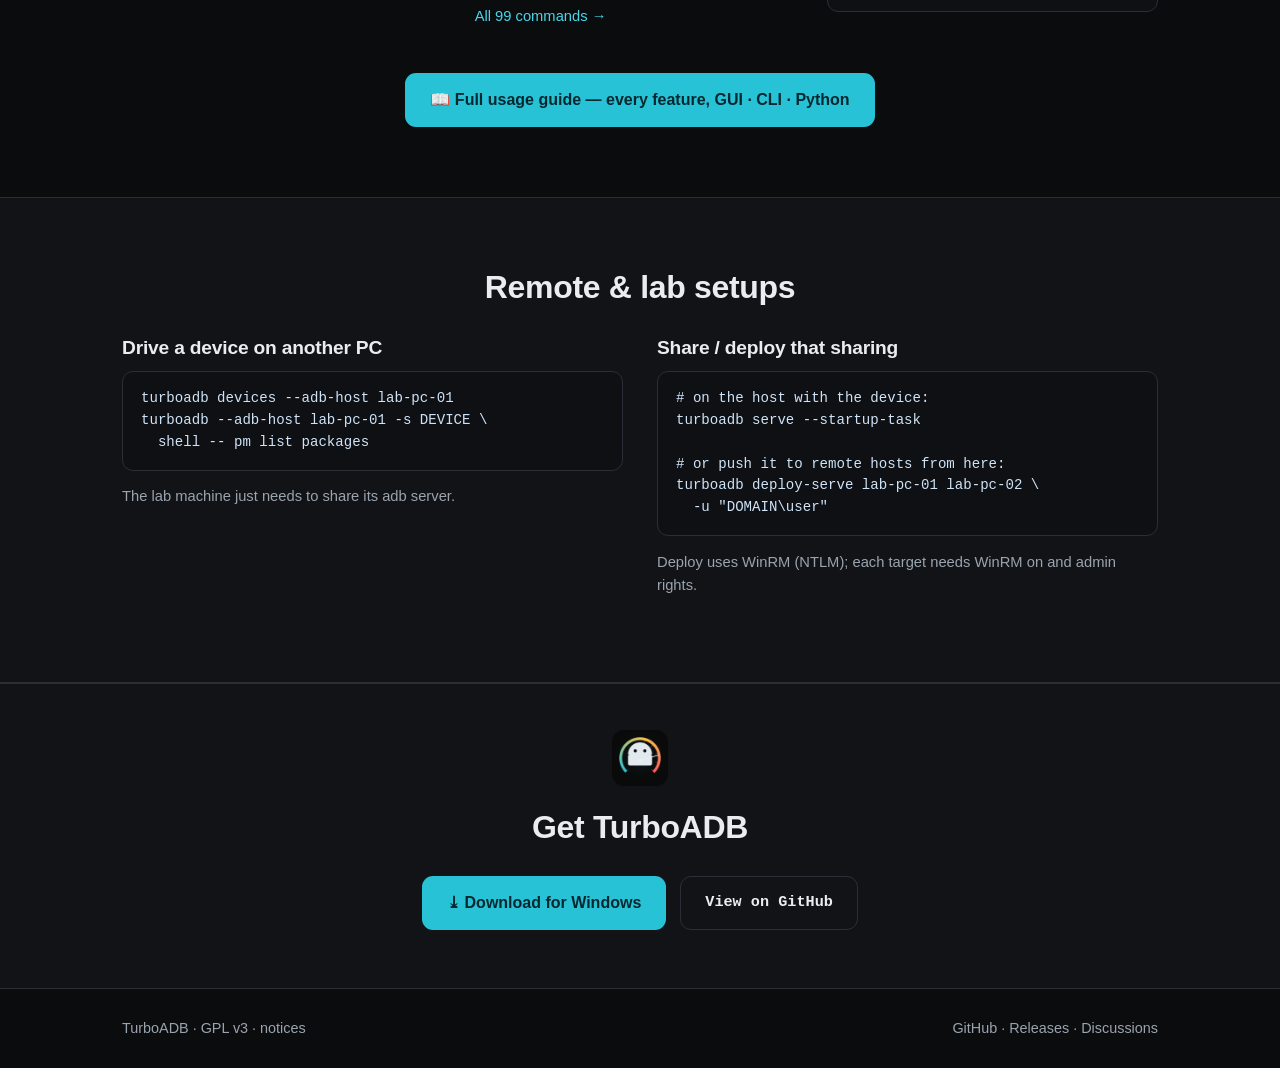
==== commit d34e9533: "6.2.0 - the window keeps answering: logcat and terminal floods drawn within a budget, Windows' file " ====
--- a/docs/index.html
+++ b/docs/index.html
@@ -72,6 +72,17 @@
       <h2>What's new</h2>
       <div class="whatsnew">
         <div class="wn">
+          <h3><span class="ver">v6.2.0</span> Smooth with every device busy</h3>
+          <ul>
+            <li><b>The window keeps answering</b> while logcat floods, terminals
+            stream and several devices run at once: no more waiting for a click
+            to land.</li>
+            <li><b>Opening a PC folder no longer freezes the window</b>: Windows'
+            icons are fetched on the side and fill in as they come.</li>
+            <li><b>Resizing Device Control</b> is twice as quick.</li>
+          </ul>
+        </div>
+        <div class="wn">
           <h3><span class="ver">v6.1.0</span> Inside your own program</h3>
           <ul>
             <li><b>Embed TurboADB in a window of your program</b>: PyQt5, PySide6,
@@ -285,7 +296,7 @@
       <div class="cols">
         <div>
           <h3>Windows app (no Python)</h3>
-          <p>Download <code>TurboADB-6.1.0-win64.exe</code> from the latest release
+          <p>Download <code>TurboADB-6.2.0-win64.exe</code> from the latest release
           and double-click it. The first run installs <code>adb</code> and <code>scrcpy</code>
           through winget. It adds a desktop shortcut.</p>
           <a class="btn btn-primary" data-gh="exe" href="#">⤓ Download TurboADB for Windows</a>
@@ -293,8 +304,8 @@
         <div>
           <h3>With pip (CLI + API + GUI)</h3>
           <div class="code">
-            <button class="copy" data-copy="pip install https://github.com/NVNKENNEDY/turboadb/releases/download/v6.1.0/turboadb-6.1.0-py3-none-any.whl">Copy</button>
-            <pre><code>pip install https://github.com/NVNKENNEDY/turboadb/releases/download/v6.1.0/turboadb-6.1.0-py3-none-any.whl</code></pre>
+            <button class="copy" data-copy="pip install https://github.com/NVNKENNEDY/turboadb/releases/download/v6.2.0/turboadb-6.2.0-py3-none-any.whl">Copy</button>
+            <pre><code>pip install https://github.com/NVNKENNEDY/turboadb/releases/download/v6.2.0/turboadb-6.2.0-py3-none-any.whl</code></pre>
           </div>
           <p class="muted">Then run <code>turboadb-gui</code>, or use
           <code>turboadb</code> on the command line, or
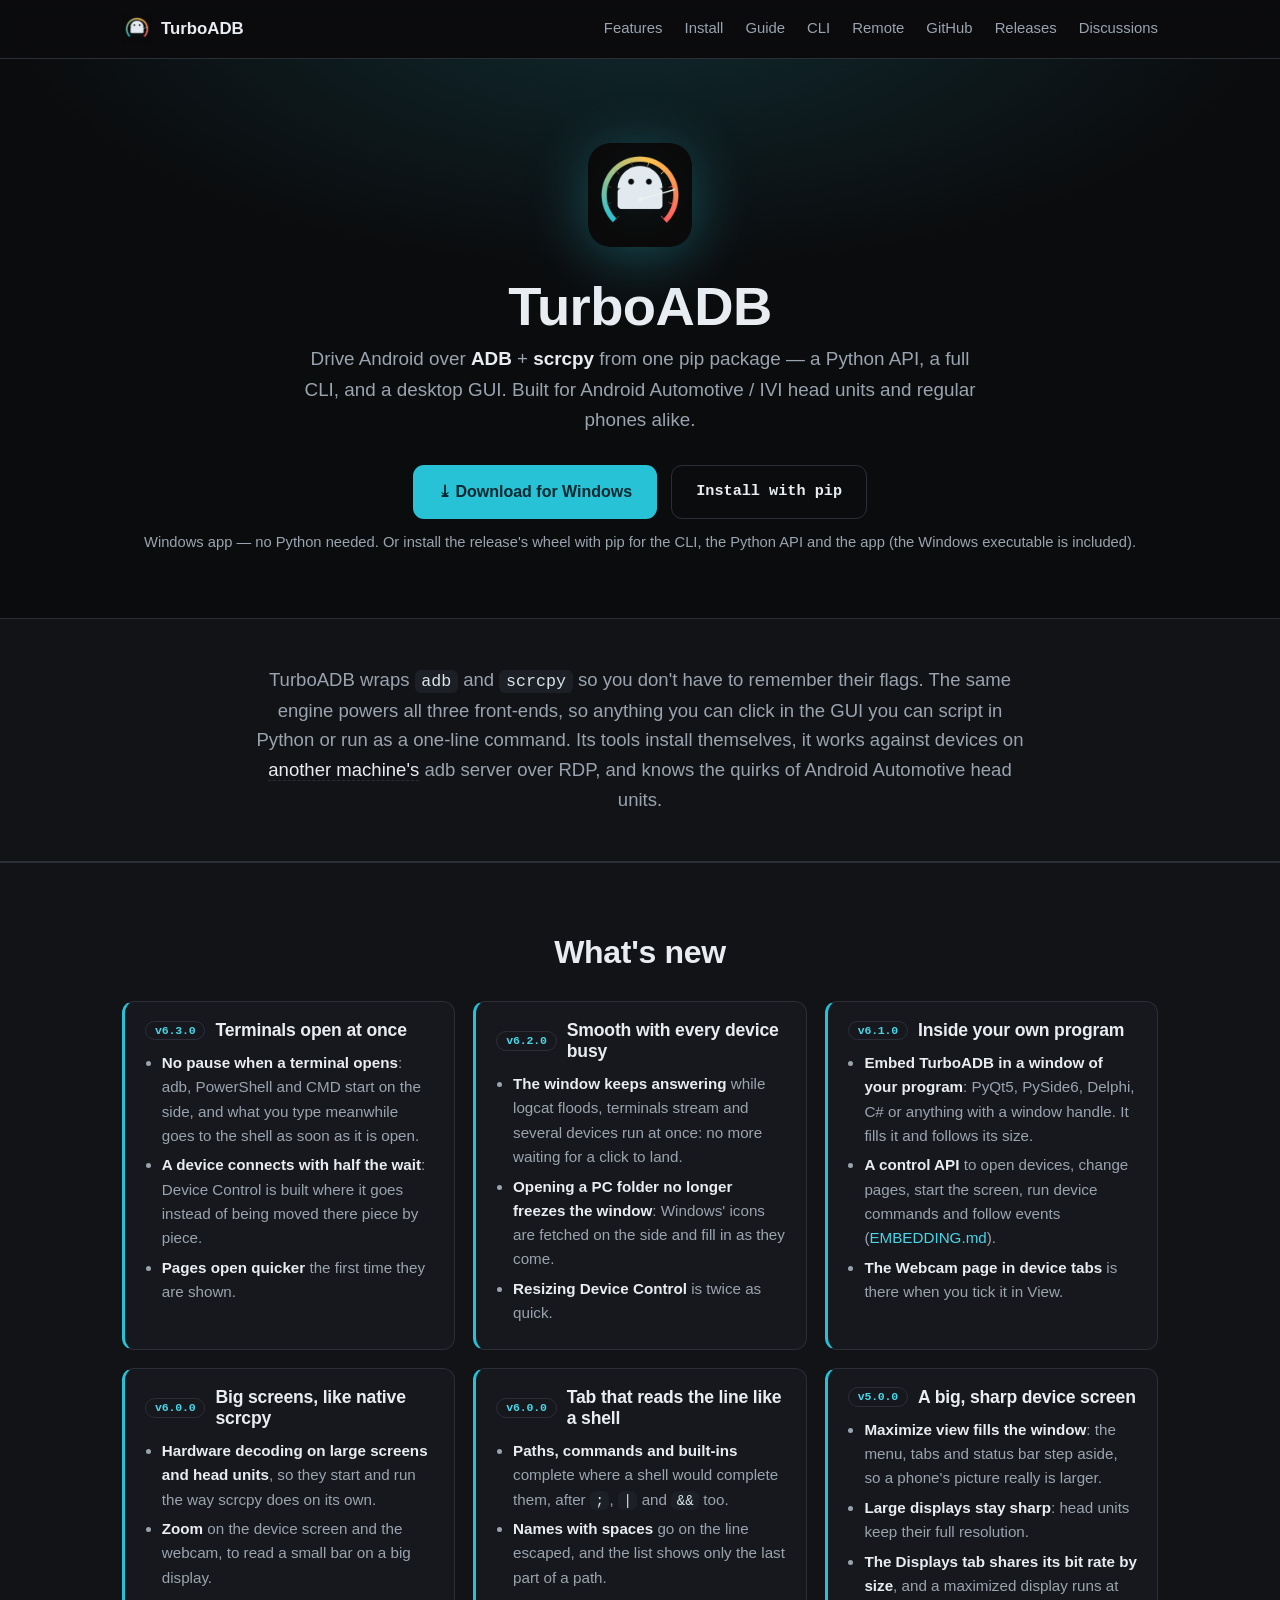
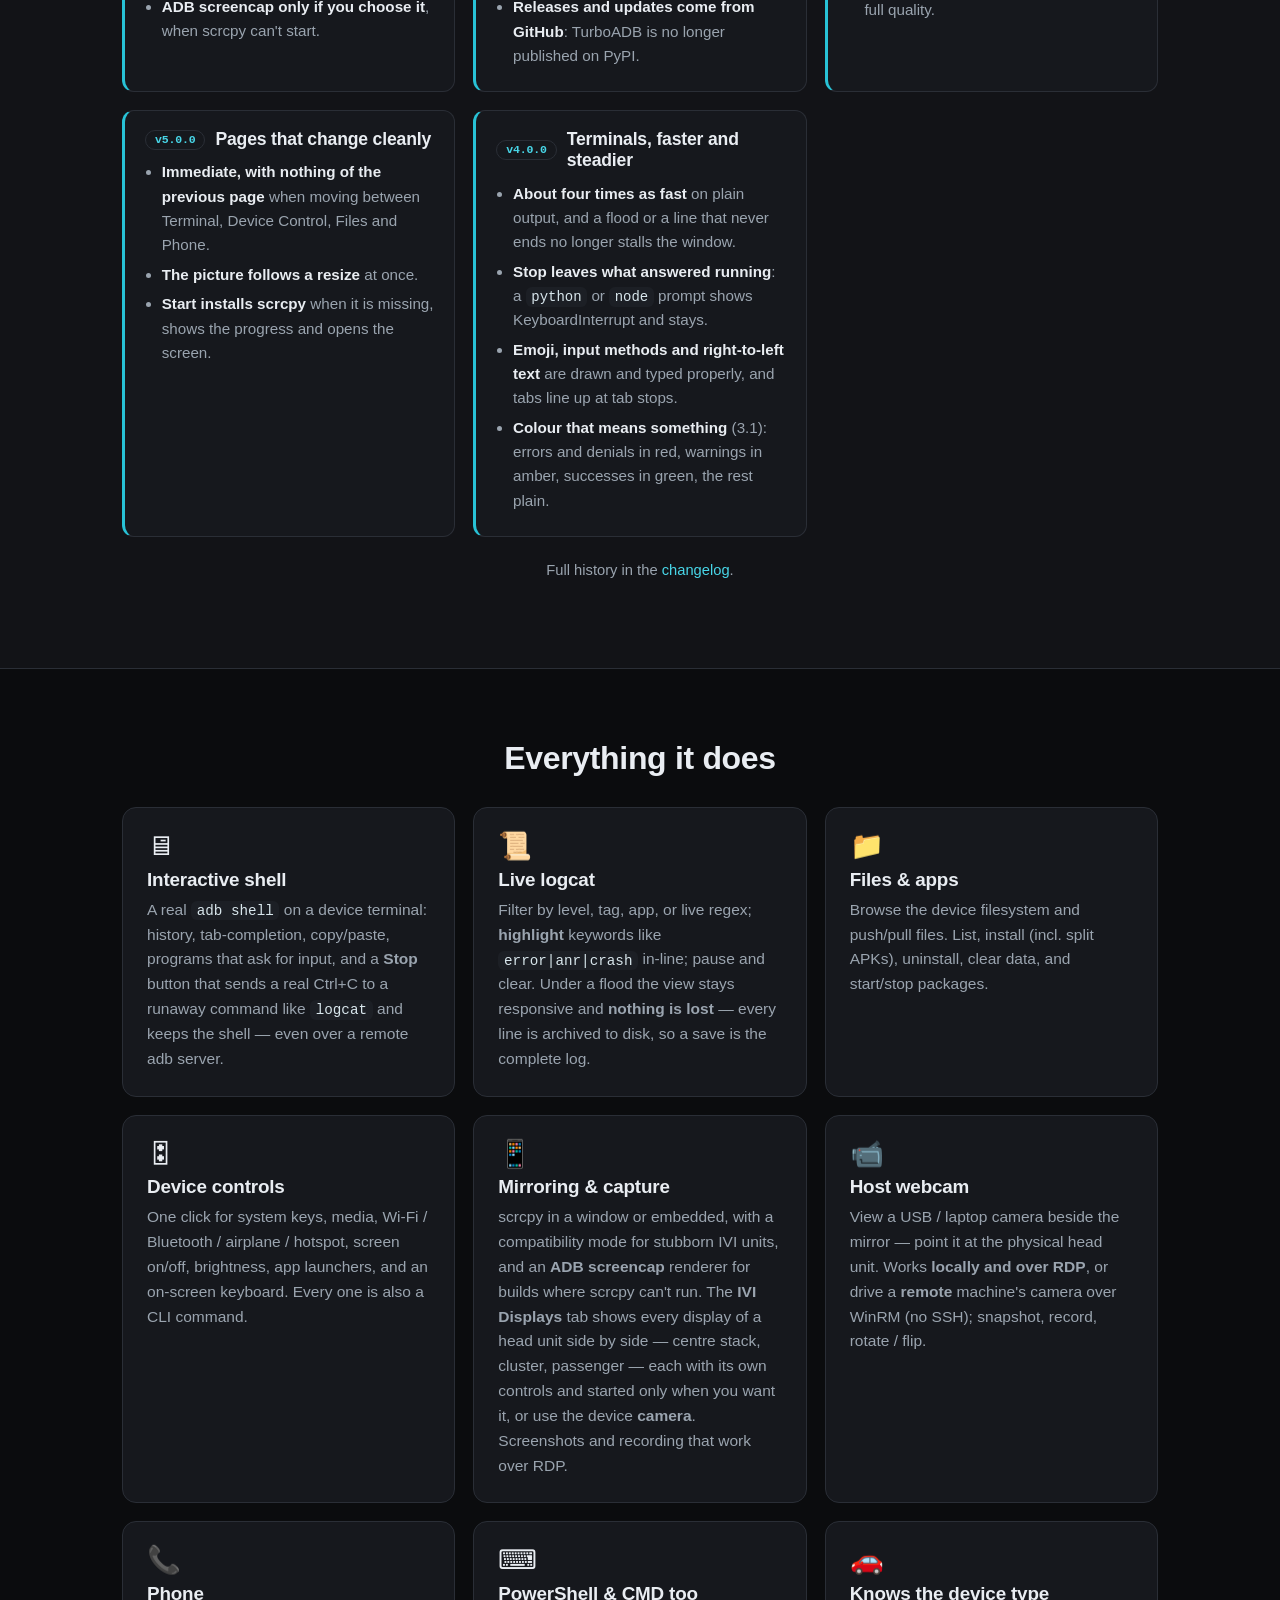
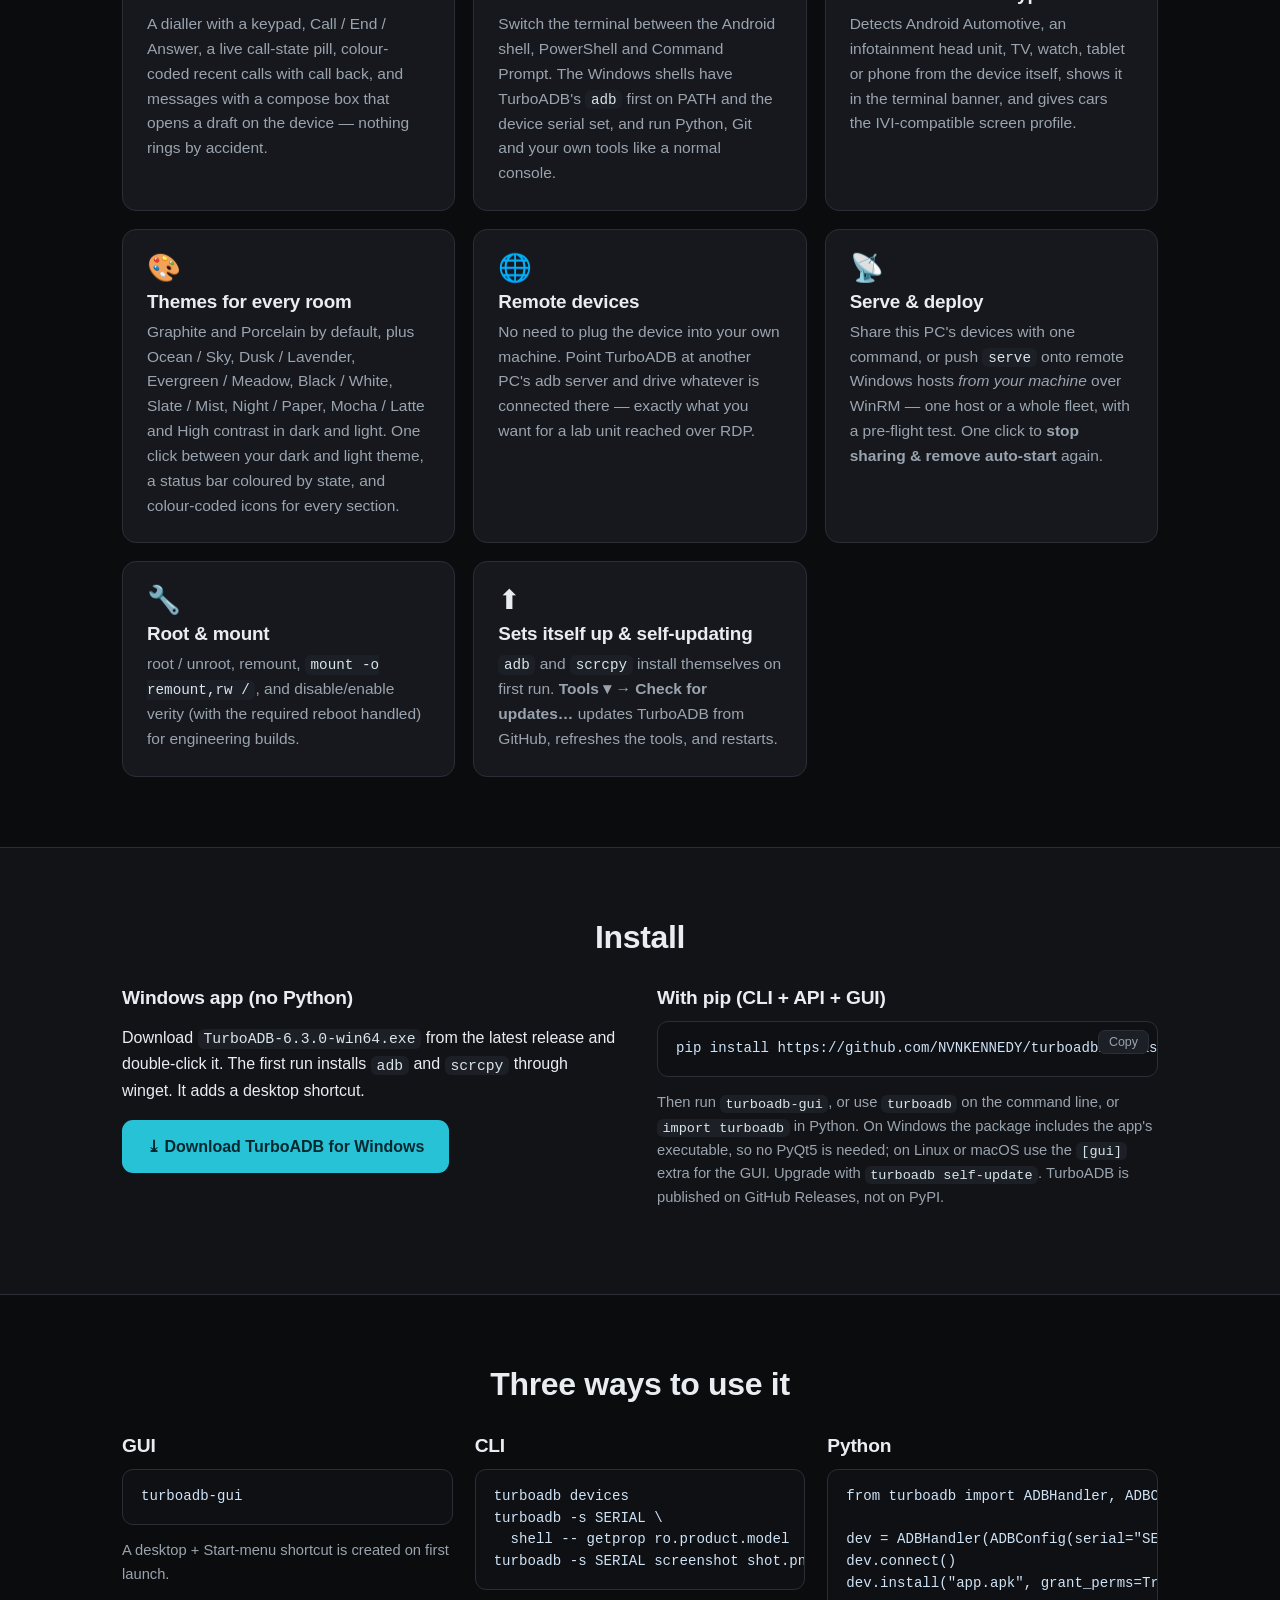
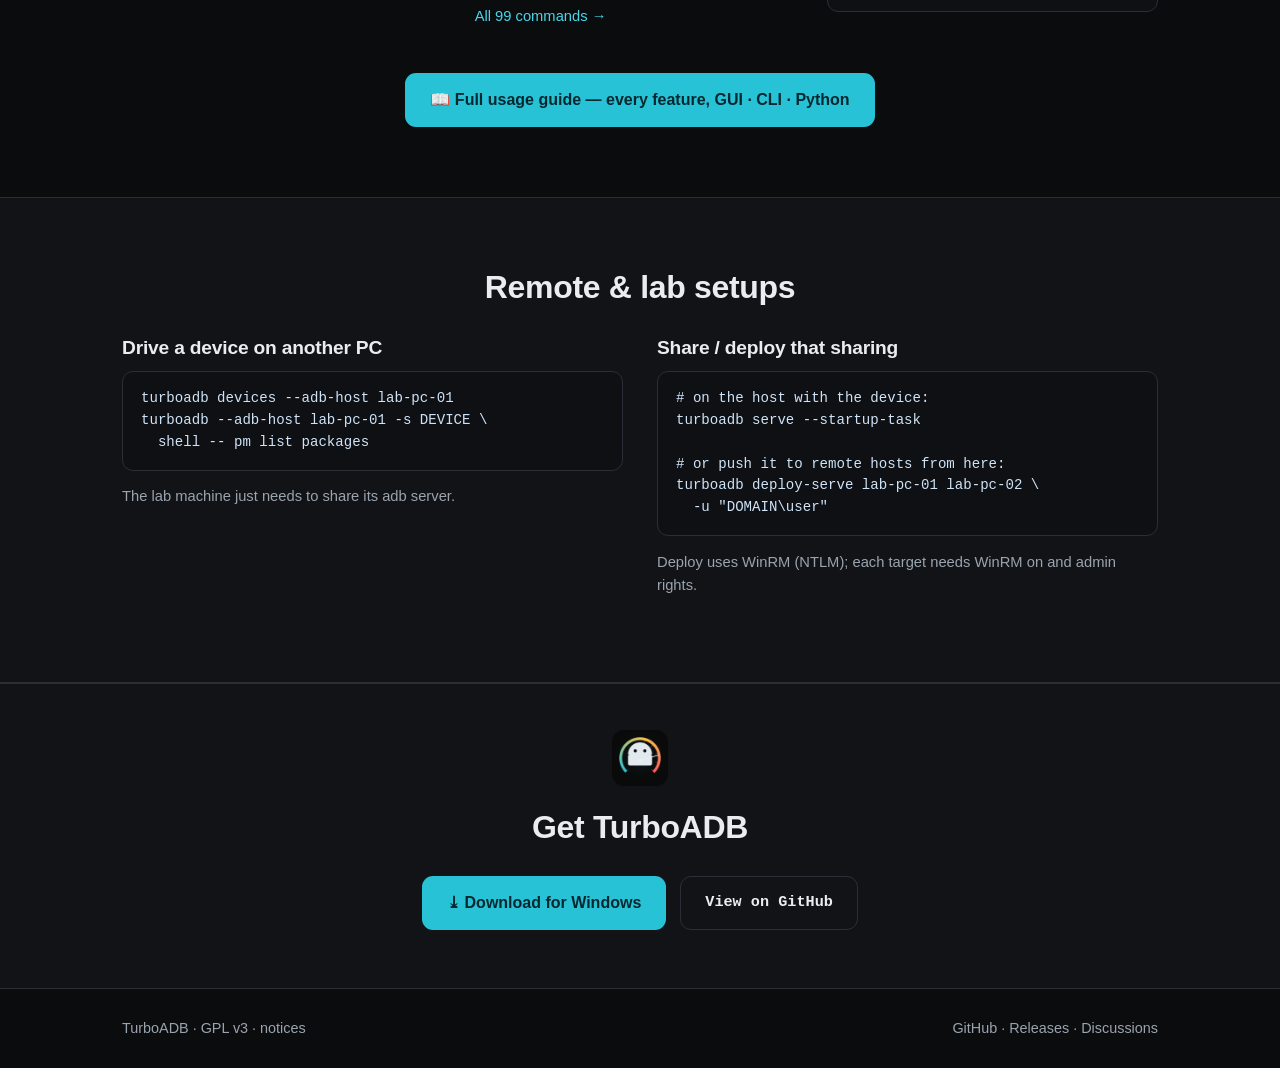
==== commit 12027c11: "6.3.0 - terminals open at once: adb, PowerShell and CMD start off the window's thread; Device Contro" ====
--- a/docs/index.html
+++ b/docs/index.html
@@ -72,6 +72,17 @@
       <h2>What's new</h2>
       <div class="whatsnew">
         <div class="wn">
+          <h3><span class="ver">v6.3.0</span> Terminals open at once</h3>
+          <ul>
+            <li><b>No pause when a terminal opens</b>: adb, PowerShell and CMD
+            start on the side, and what you type meanwhile goes to the shell as
+            soon as it is open.</li>
+            <li><b>A device connects with half the wait</b>: Device Control is
+            built where it goes instead of being moved there piece by piece.</li>
+            <li><b>Pages open quicker</b> the first time they are shown.</li>
+          </ul>
+        </div>
+        <div class="wn">
           <h3><span class="ver">v6.2.0</span> Smooth with every device busy</h3>
           <ul>
             <li><b>The window keeps answering</b> while logcat floods, terminals
@@ -296,7 +307,7 @@
       <div class="cols">
         <div>
           <h3>Windows app (no Python)</h3>
-          <p>Download <code>TurboADB-6.2.0-win64.exe</code> from the latest release
+          <p>Download <code>TurboADB-6.3.0-win64.exe</code> from the latest release
           and double-click it. The first run installs <code>adb</code> and <code>scrcpy</code>
           through winget. It adds a desktop shortcut.</p>
           <a class="btn btn-primary" data-gh="exe" href="#">⤓ Download TurboADB for Windows</a>
@@ -304,8 +315,8 @@
         <div>
           <h3>With pip (CLI + API + GUI)</h3>
           <div class="code">
-            <button class="copy" data-copy="pip install https://github.com/NVNKENNEDY/turboadb/releases/download/v6.2.0/turboadb-6.2.0-py3-none-any.whl">Copy</button>
-            <pre><code>pip install https://github.com/NVNKENNEDY/turboadb/releases/download/v6.2.0/turboadb-6.2.0-py3-none-any.whl</code></pre>
+            <button class="copy" data-copy="pip install https://github.com/NVNKENNEDY/turboadb/releases/download/v6.3.0/turboadb-6.3.0-py3-none-any.whl">Copy</button>
+            <pre><code>pip install https://github.com/NVNKENNEDY/turboadb/releases/download/v6.3.0/turboadb-6.3.0-py3-none-any.whl</code></pre>
           </div>
           <p class="muted">Then run <code>turboadb-gui</code>, or use
           <code>turboadb</code> on the command line, or
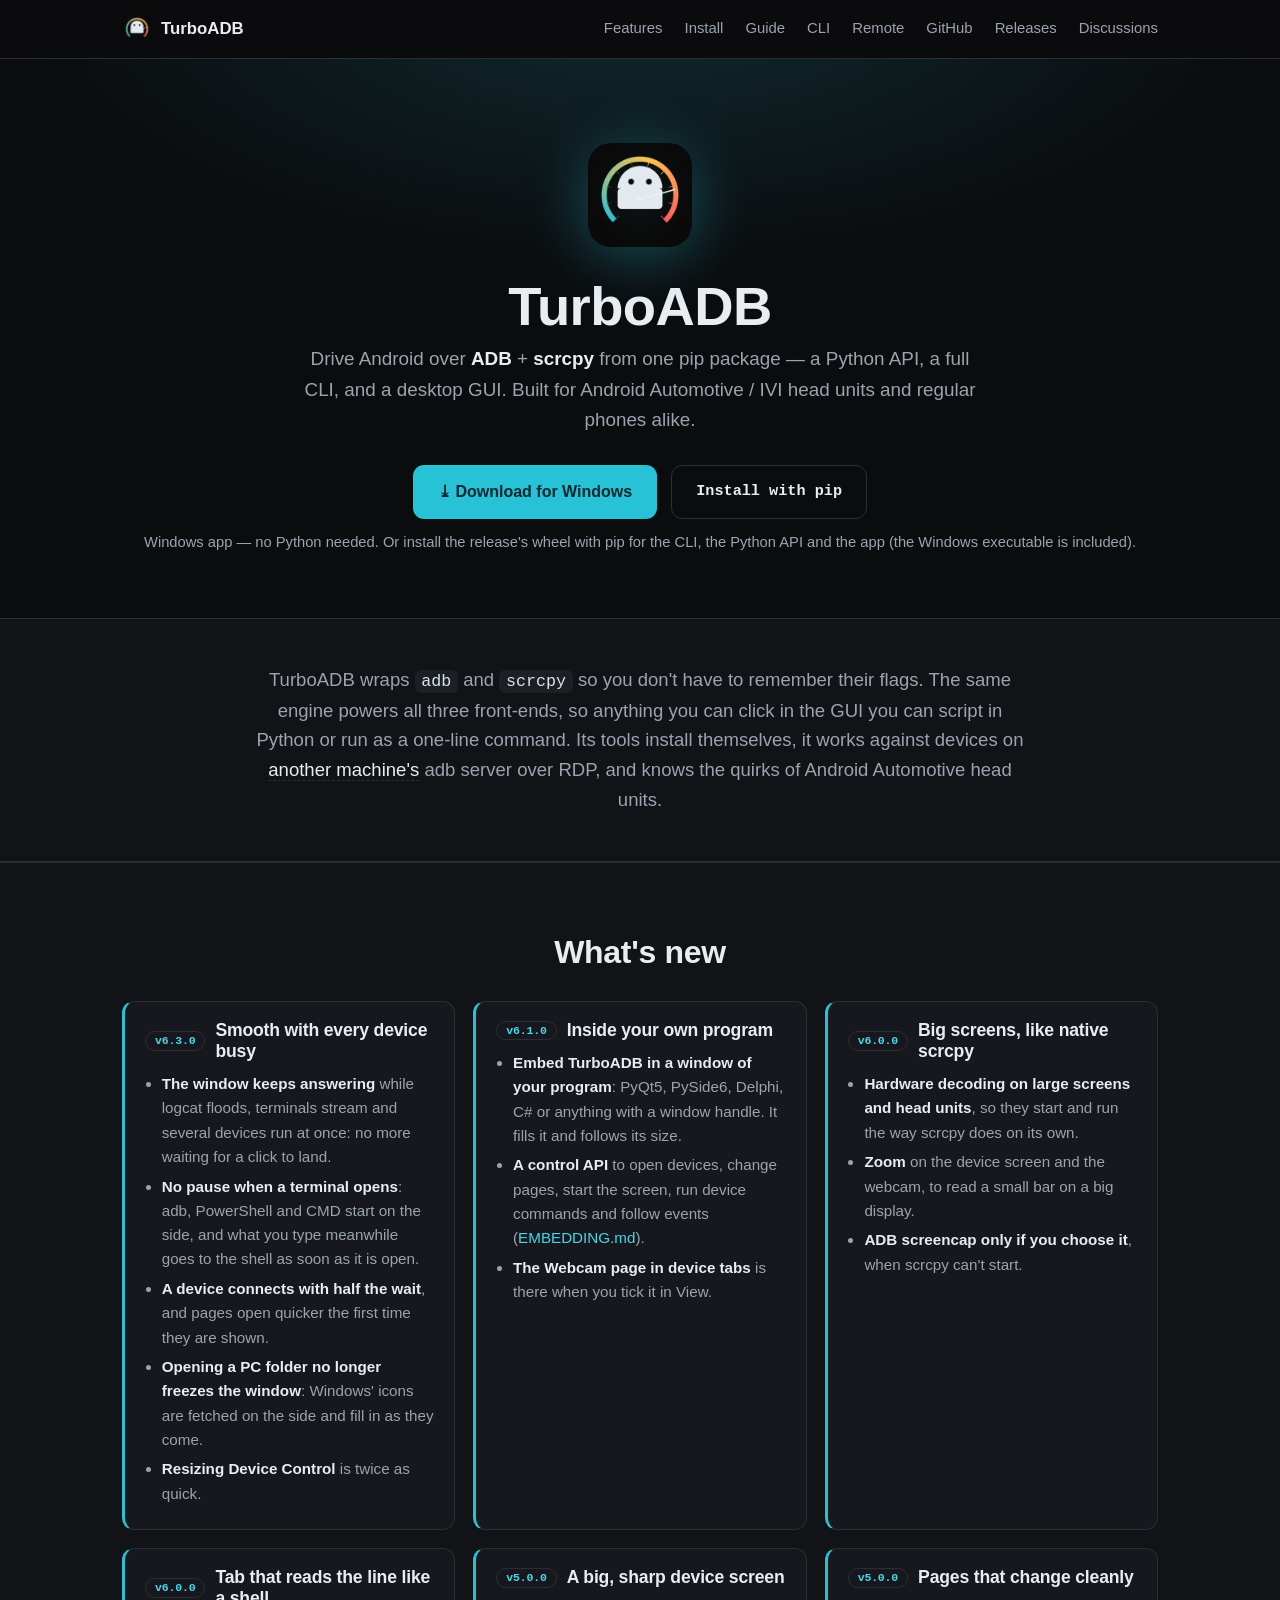
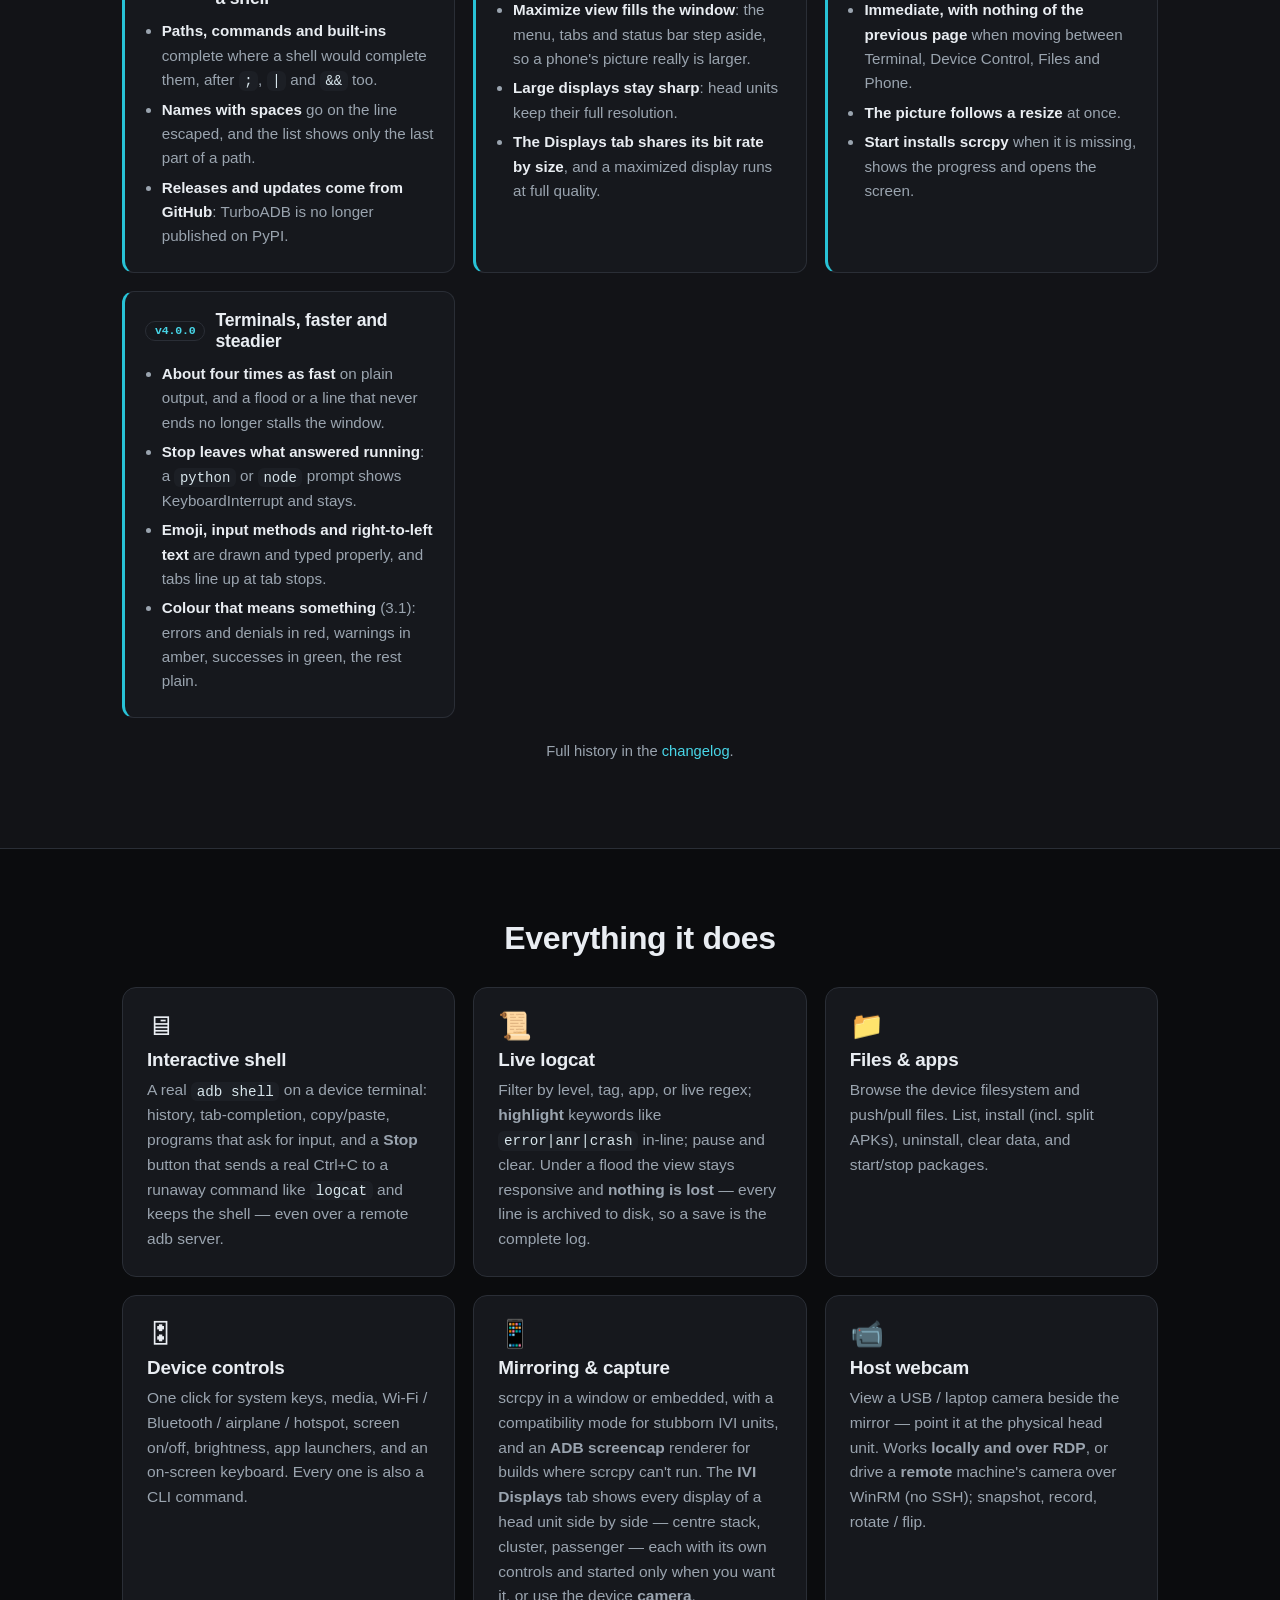
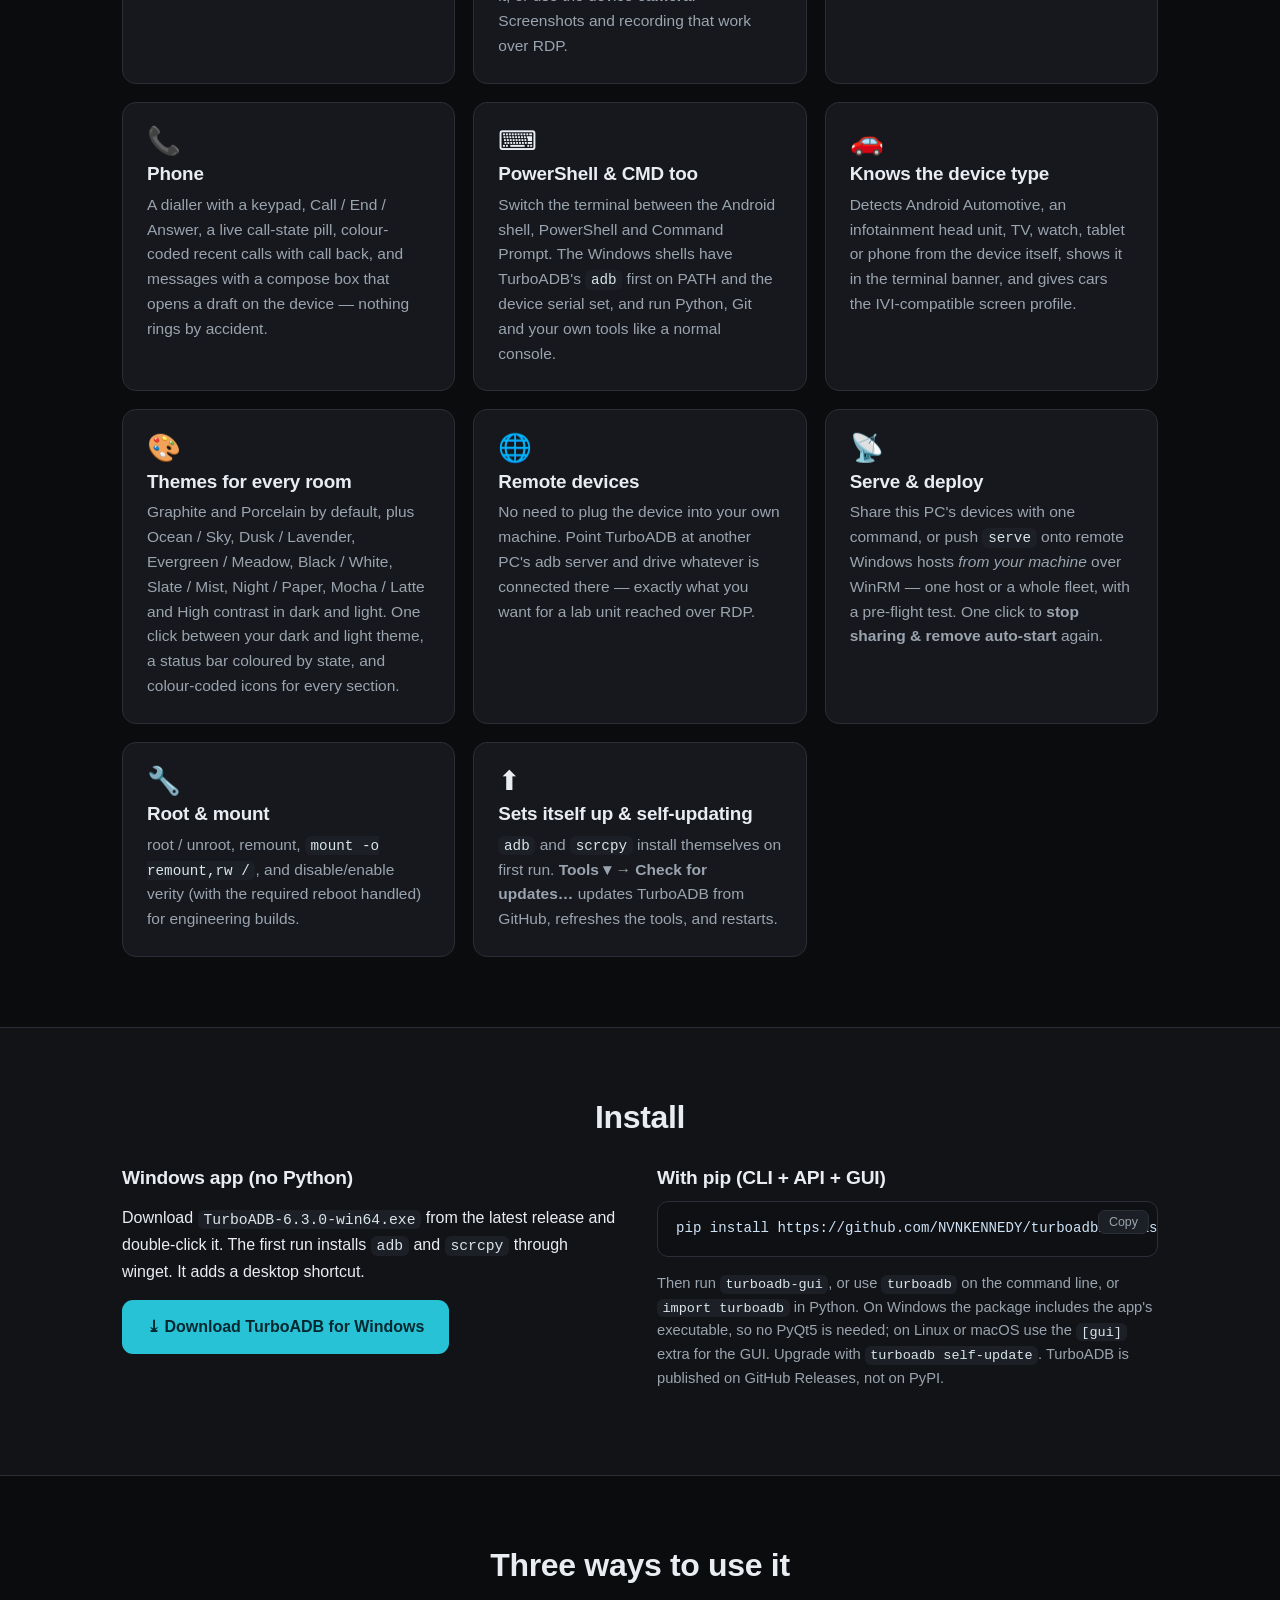
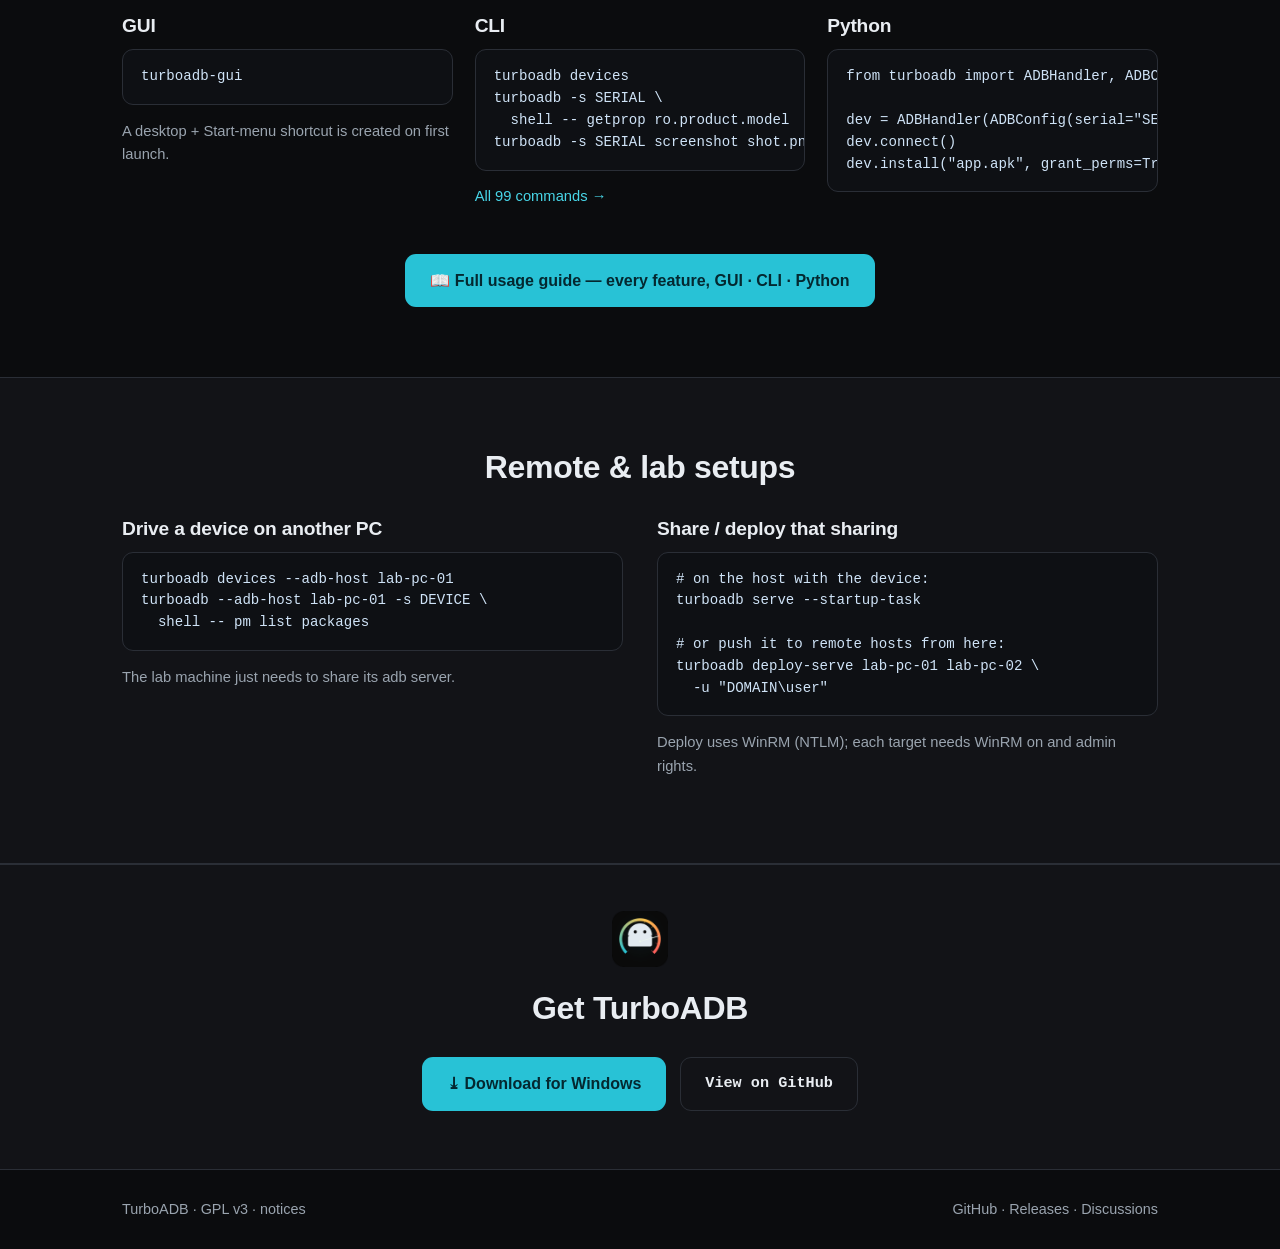
==== commit 42db79fe: "6.3.0 is the one release: the notes of 6.2.0, never released, are part of 6.3.0's; tests: the Files " ====
--- a/docs/index.html
+++ b/docs/index.html
@@ -72,22 +72,16 @@
       <h2>What's new</h2>
       <div class="whatsnew">
         <div class="wn">
-          <h3><span class="ver">v6.3.0</span> Terminals open at once</h3>
-          <ul>
+          <h3><span class="ver">v6.3.0</span> Smooth with every device busy</h3>
+          <ul>
+            <li><b>The window keeps answering</b> while logcat floods, terminals
+            stream and several devices run at once: no more waiting for a click
+            to land.</li>
             <li><b>No pause when a terminal opens</b>: adb, PowerShell and CMD
             start on the side, and what you type meanwhile goes to the shell as
             soon as it is open.</li>
-            <li><b>A device connects with half the wait</b>: Device Control is
-            built where it goes instead of being moved there piece by piece.</li>
-            <li><b>Pages open quicker</b> the first time they are shown.</li>
-          </ul>
-        </div>
-        <div class="wn">
-          <h3><span class="ver">v6.2.0</span> Smooth with every device busy</h3>
-          <ul>
-            <li><b>The window keeps answering</b> while logcat floods, terminals
-            stream and several devices run at once: no more waiting for a click
-            to land.</li>
+            <li><b>A device connects with half the wait</b>, and pages open
+            quicker the first time they are shown.</li>
             <li><b>Opening a PC folder no longer freezes the window</b>: Windows'
             icons are fetched on the side and fill in as they come.</li>
             <li><b>Resizing Device Control</b> is twice as quick.</li>
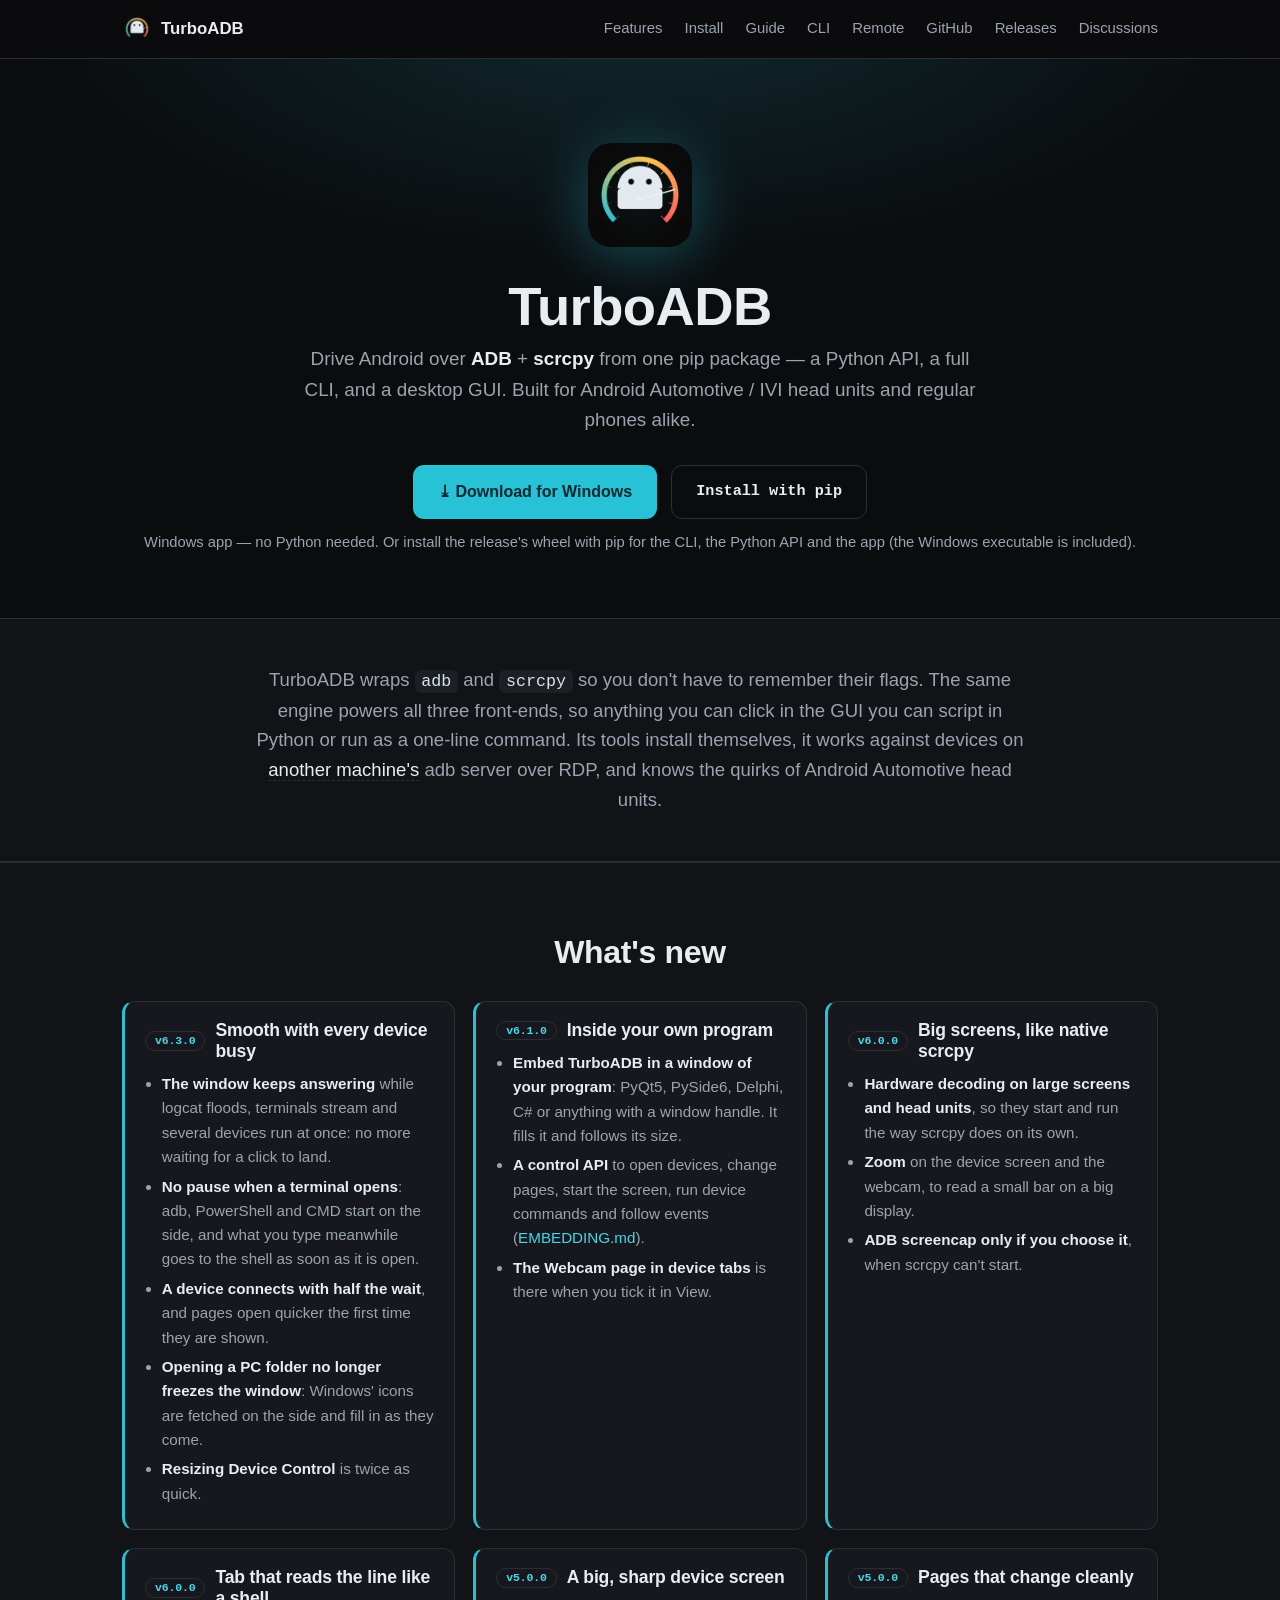
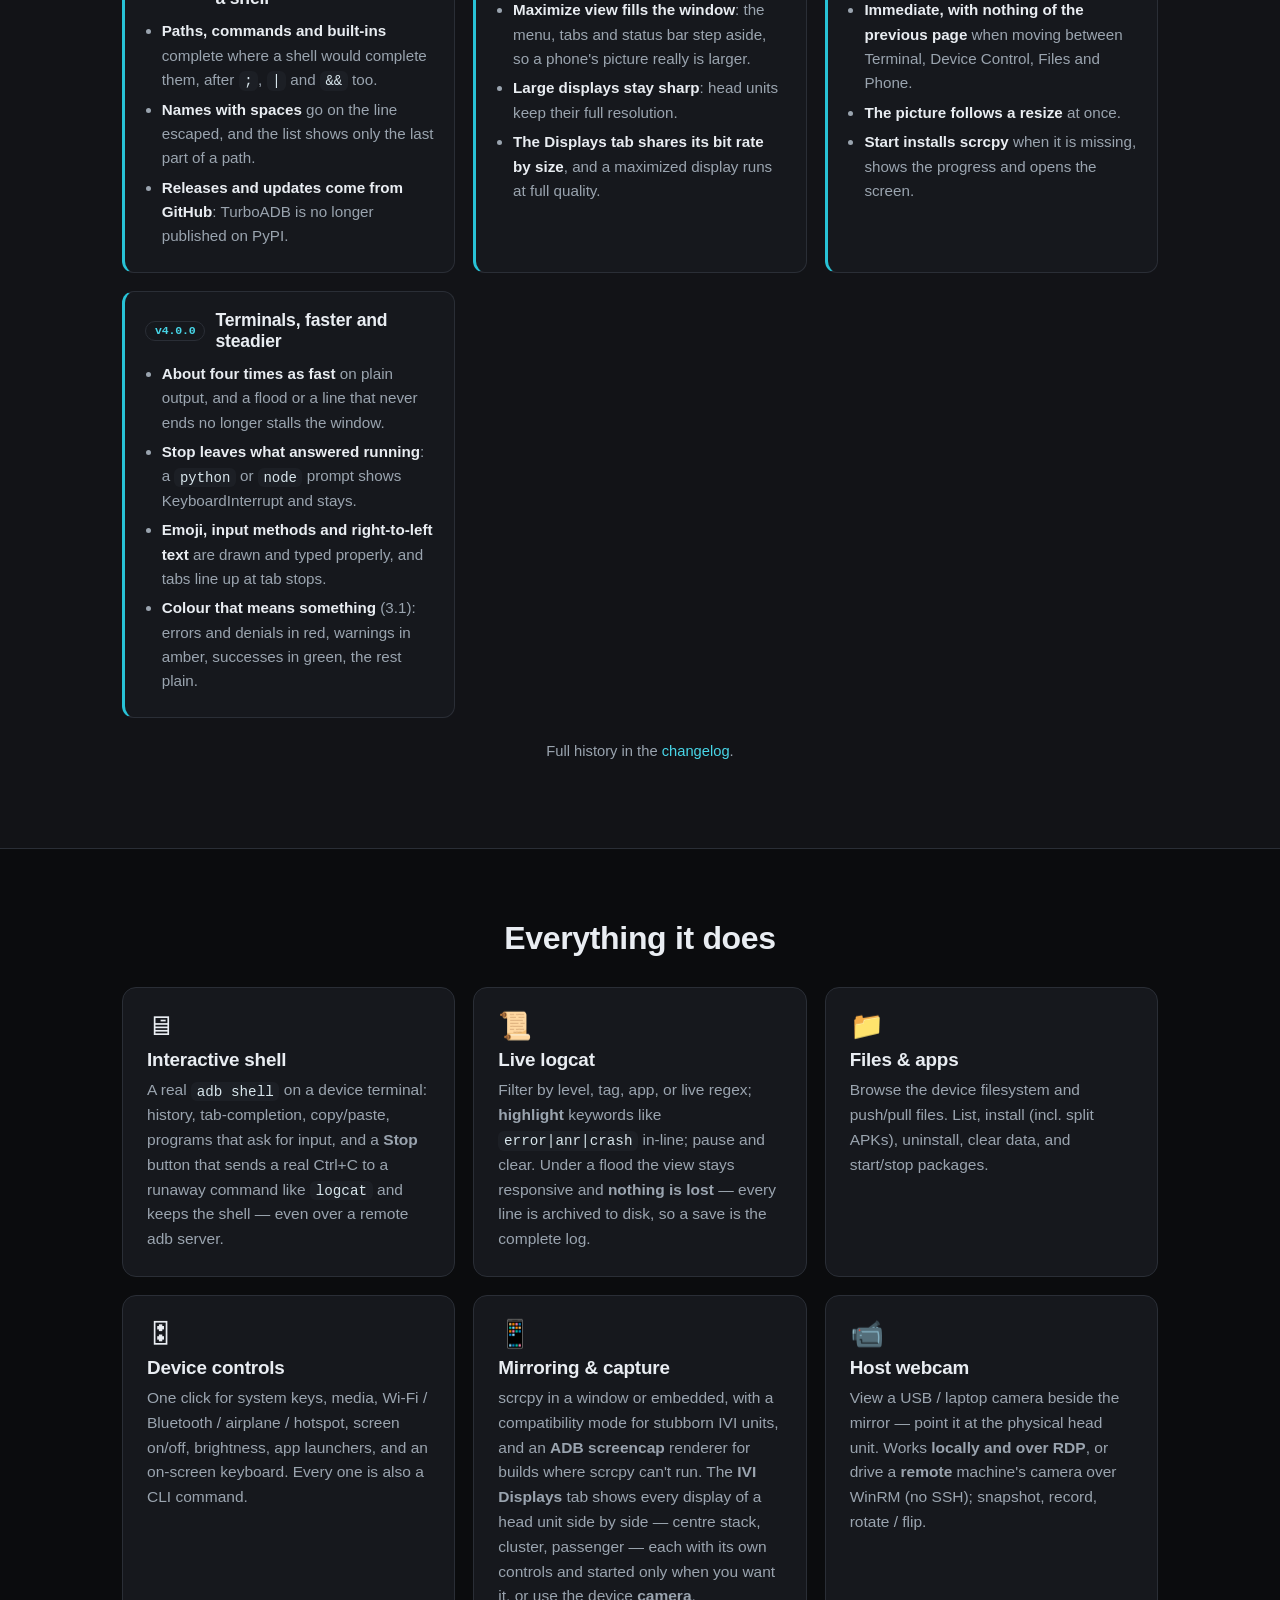
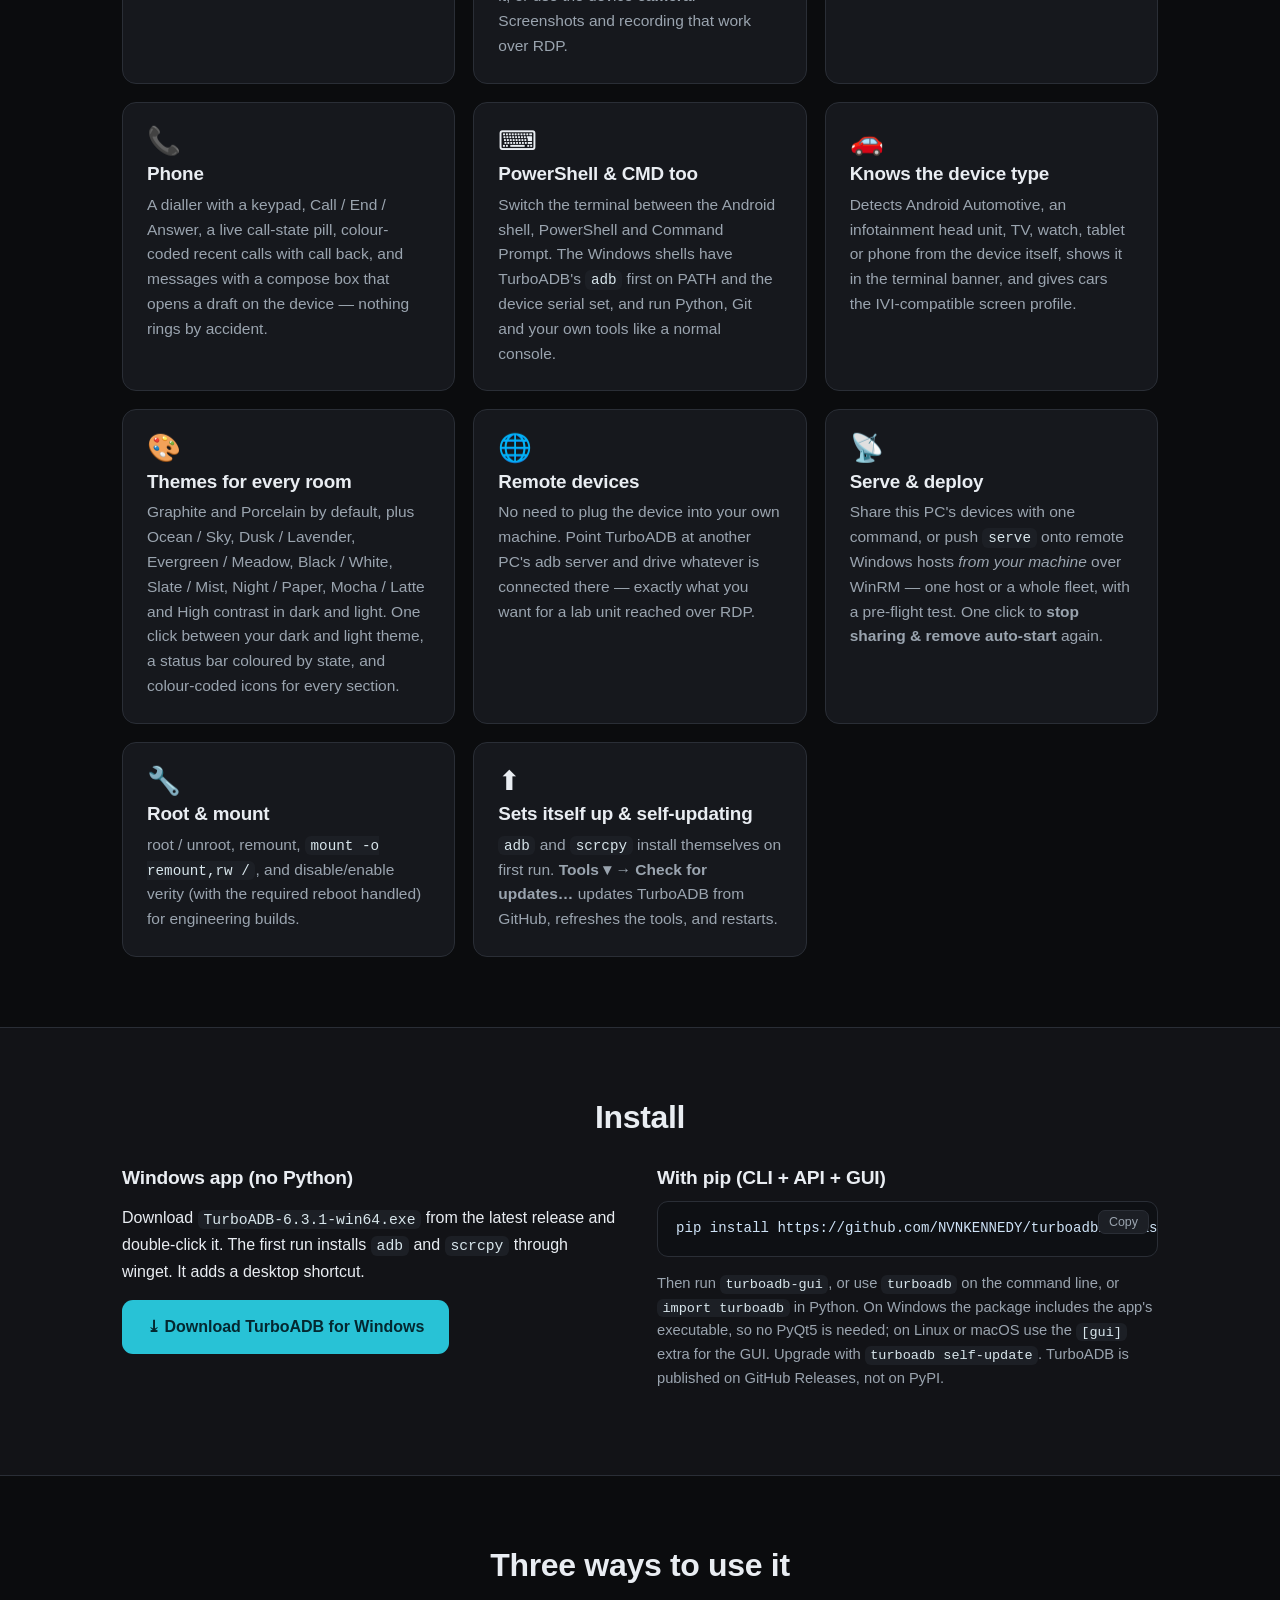
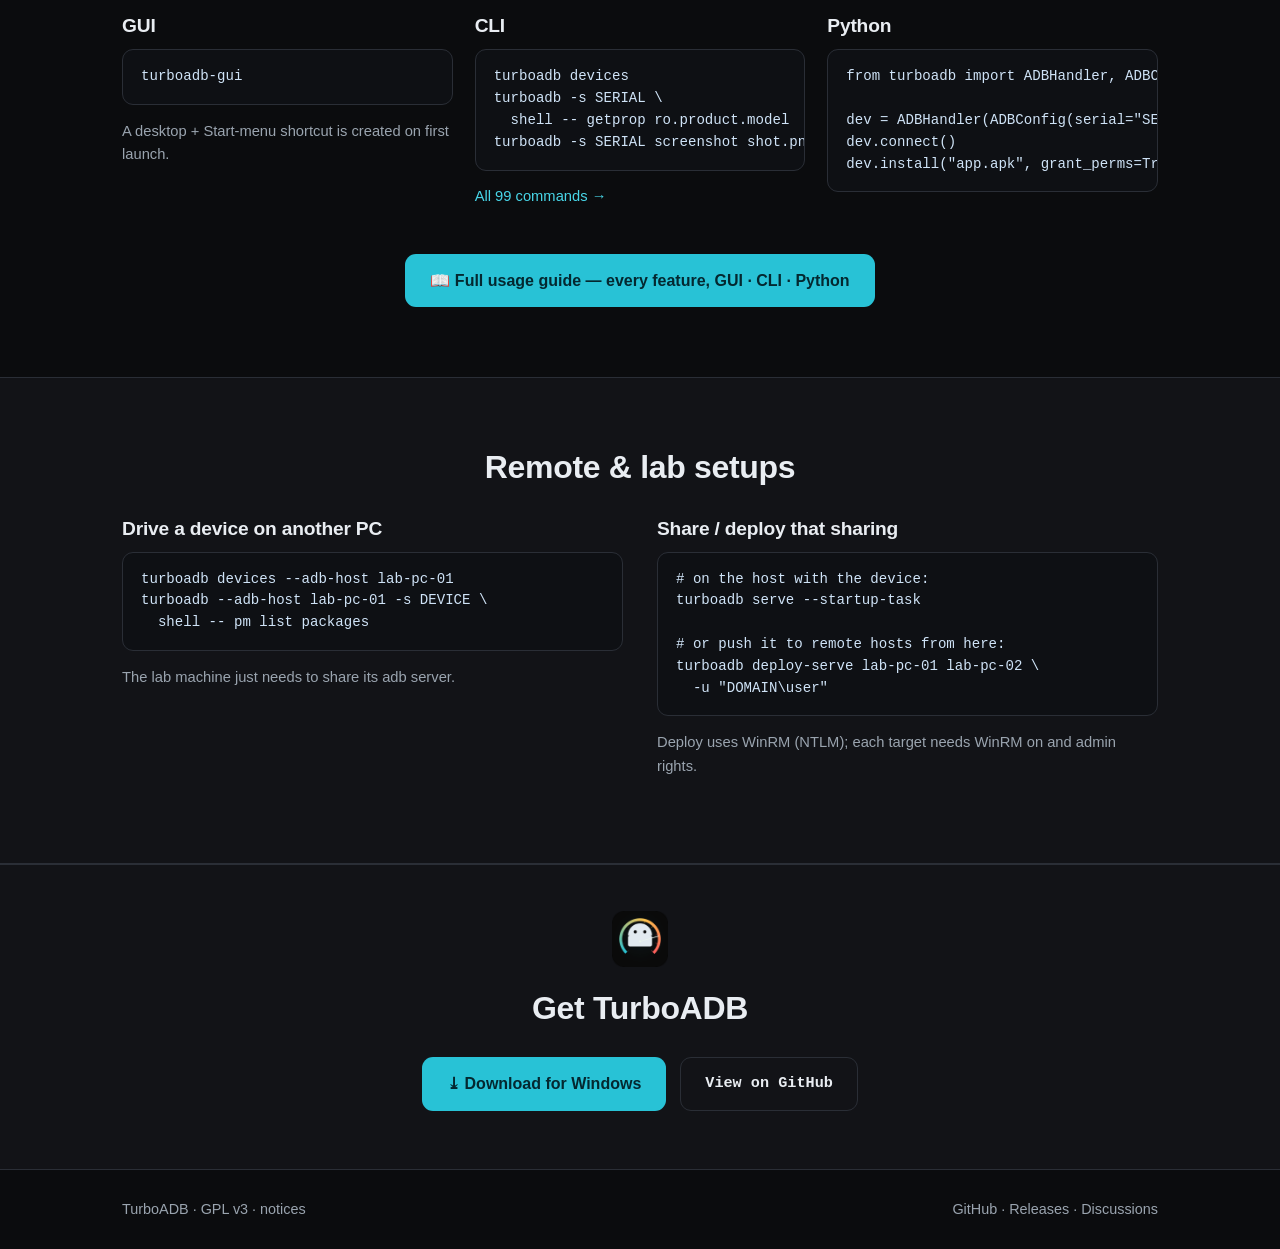
==== commit 0fe178fe: "6.3.1 - the Connect dialog follows the devices while it is open: a phone that reboots meanwhile come" ====
--- a/docs/index.html
+++ b/docs/index.html
@@ -301,7 +301,7 @@
       <div class="cols">
         <div>
           <h3>Windows app (no Python)</h3>
-          <p>Download <code>TurboADB-6.3.0-win64.exe</code> from the latest release
+          <p>Download <code>TurboADB-6.3.1-win64.exe</code> from the latest release
           and double-click it. The first run installs <code>adb</code> and <code>scrcpy</code>
           through winget. It adds a desktop shortcut.</p>
           <a class="btn btn-primary" data-gh="exe" href="#">⤓ Download TurboADB for Windows</a>
@@ -309,8 +309,8 @@
         <div>
           <h3>With pip (CLI + API + GUI)</h3>
           <div class="code">
-            <button class="copy" data-copy="pip install https://github.com/NVNKENNEDY/turboadb/releases/download/v6.3.0/turboadb-6.3.0-py3-none-any.whl">Copy</button>
-            <pre><code>pip install https://github.com/NVNKENNEDY/turboadb/releases/download/v6.3.0/turboadb-6.3.0-py3-none-any.whl</code></pre>
+            <button class="copy" data-copy="pip install https://github.com/NVNKENNEDY/turboadb/releases/download/v6.3.1/turboadb-6.3.1-py3-none-any.whl">Copy</button>
+            <pre><code>pip install https://github.com/NVNKENNEDY/turboadb/releases/download/v6.3.1/turboadb-6.3.1-py3-none-any.whl</code></pre>
           </div>
           <p class="muted">Then run <code>turboadb-gui</code>, or use
           <code>turboadb</code> on the command line, or
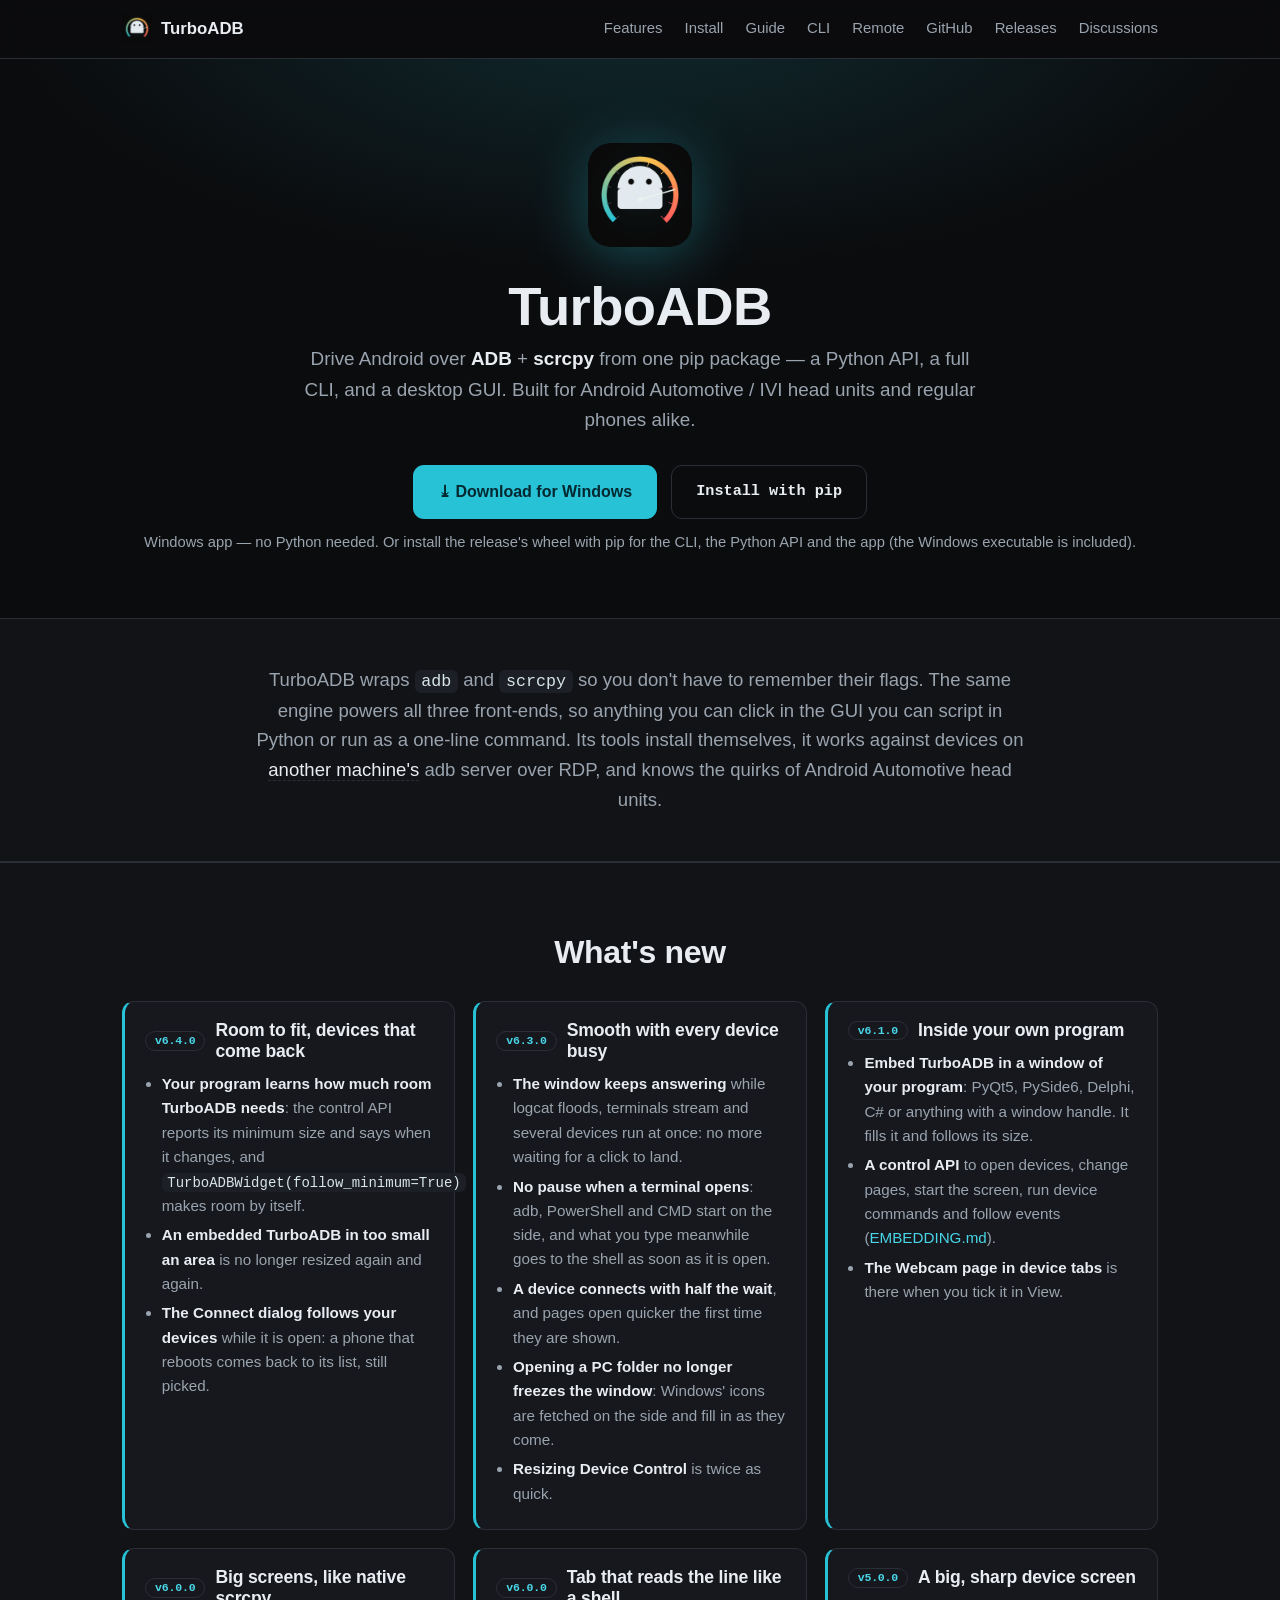
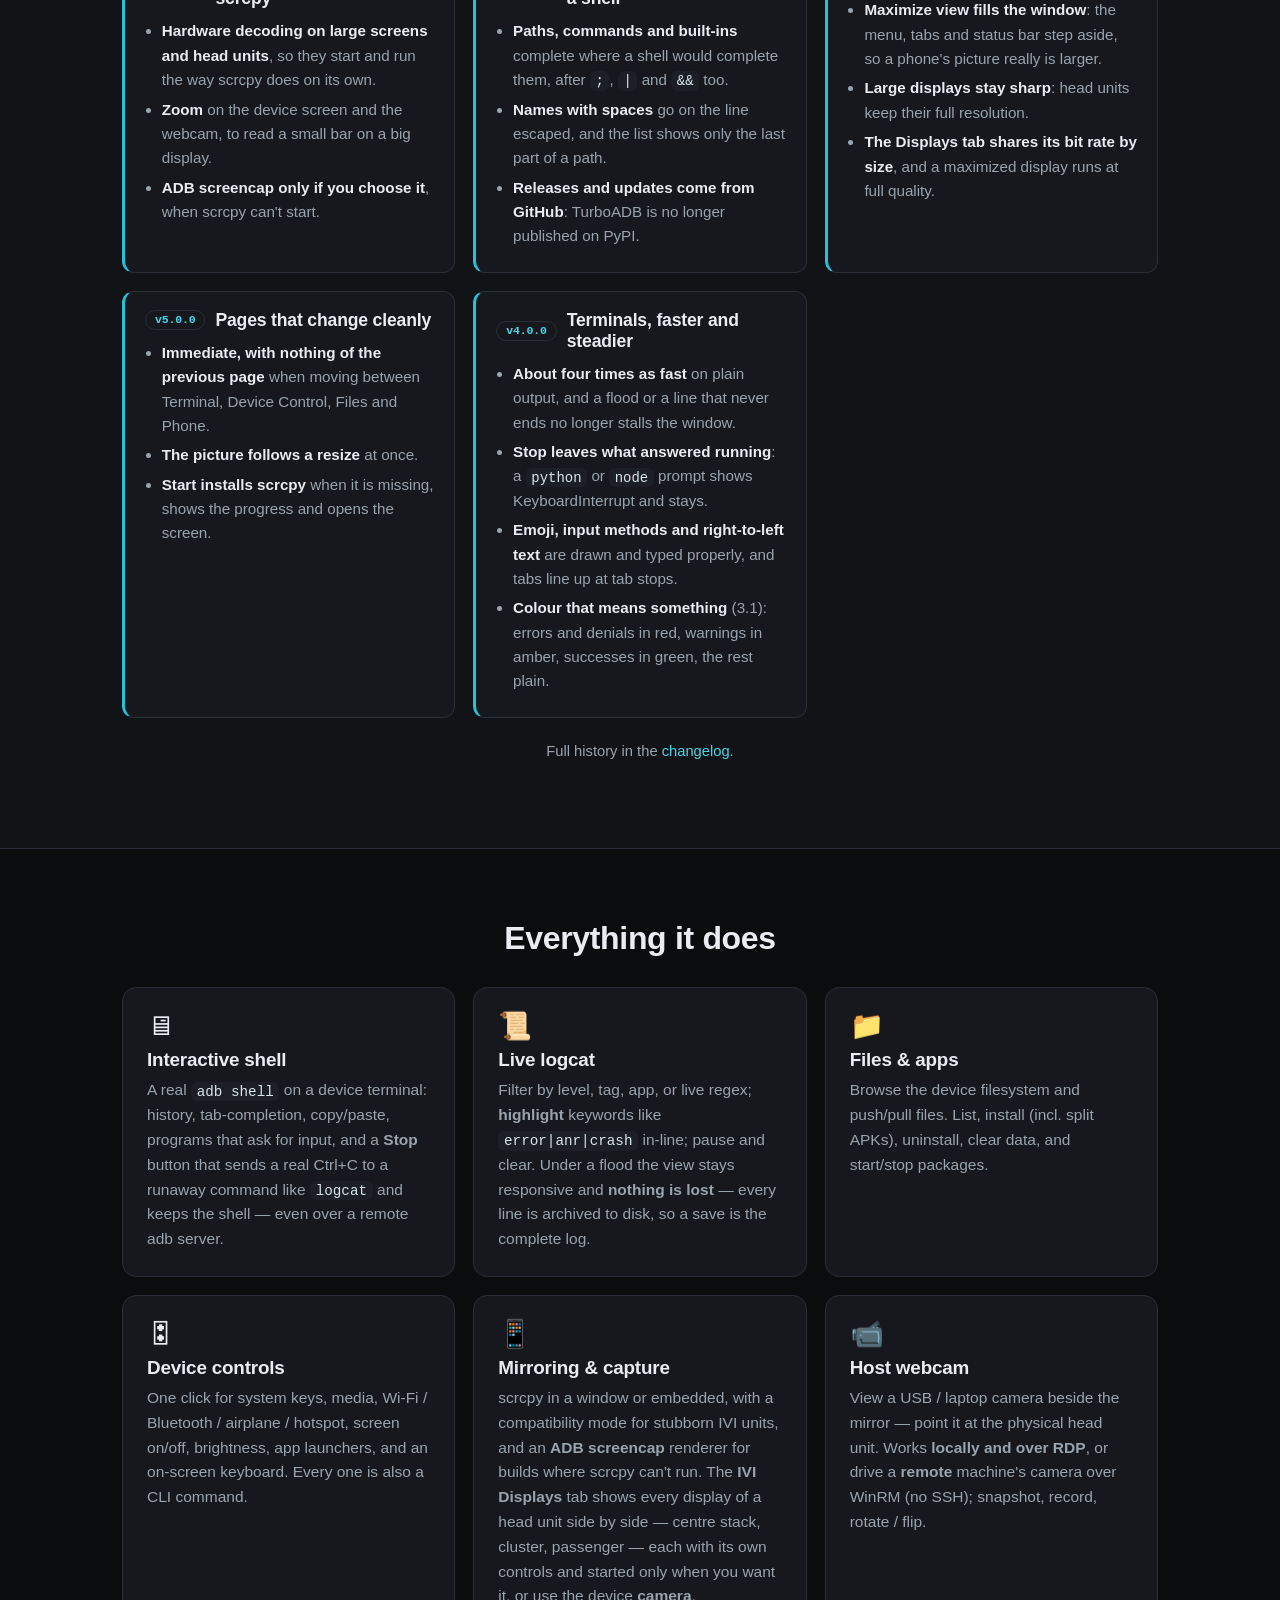
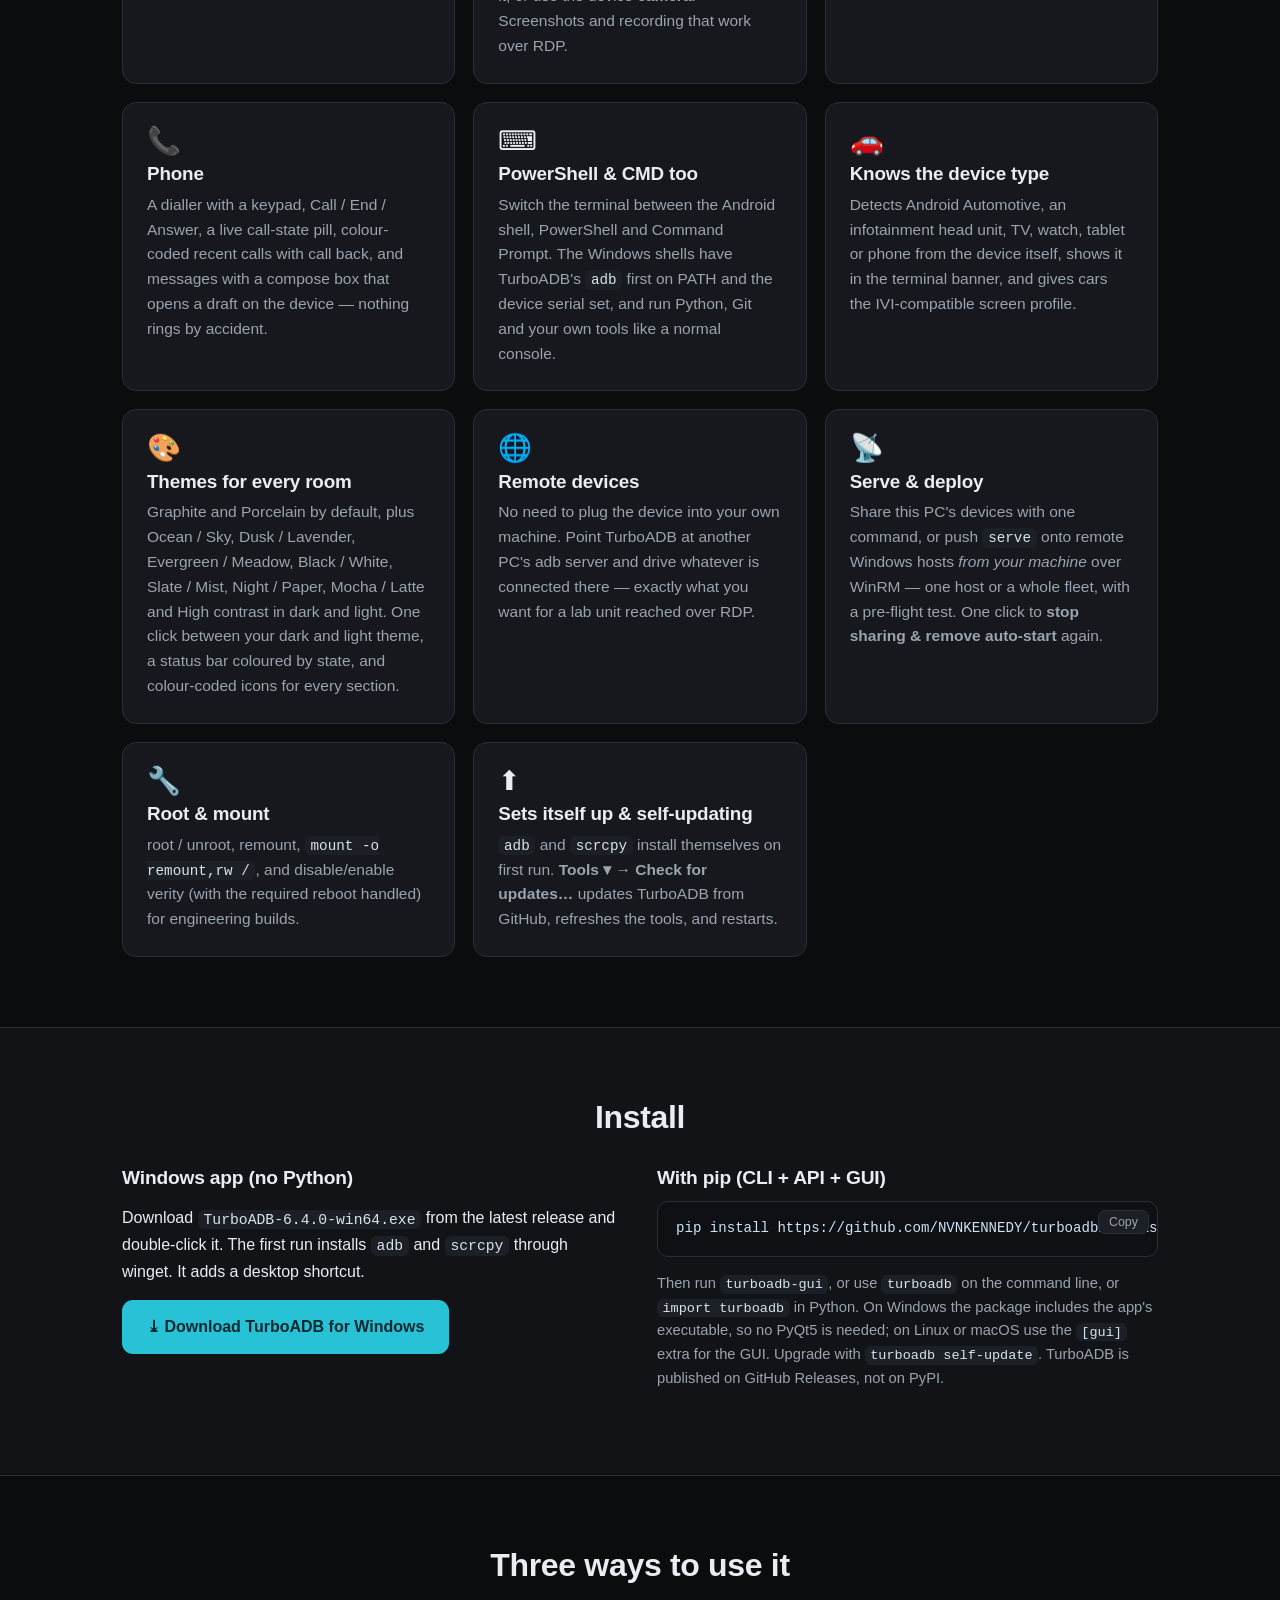
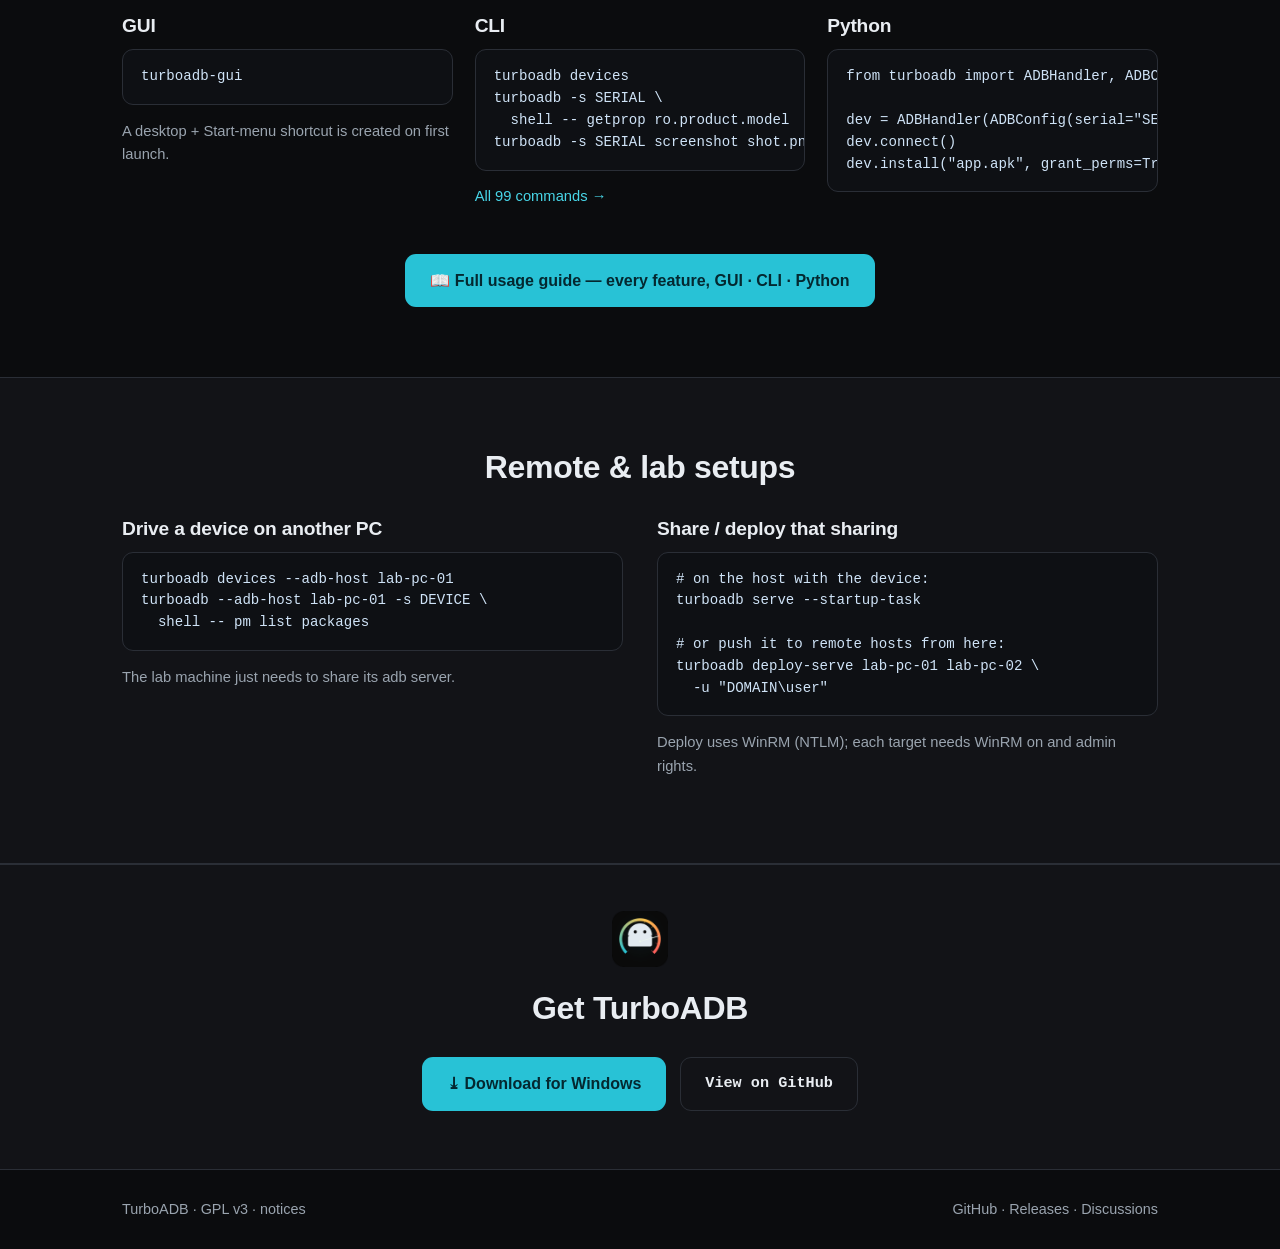
==== commit f421784a: "6.4.0 - a program that holds TurboADB learns how much room it needs (GET /v1/ui and the min_size eve" ====
--- a/docs/index.html
+++ b/docs/index.html
@@ -72,6 +72,18 @@
       <h2>What's new</h2>
       <div class="whatsnew">
         <div class="wn">
+          <h3><span class="ver">v6.4.0</span> Room to fit, devices that come back</h3>
+          <ul>
+            <li><b>Your program learns how much room TurboADB needs</b>: the
+            control API reports its minimum size and says when it changes, and
+            <code>TurboADBWidget(follow_minimum=True)</code> makes room by itself.</li>
+            <li><b>An embedded TurboADB in too small an area</b> is no longer
+            resized again and again.</li>
+            <li><b>The Connect dialog follows your devices</b> while it is open:
+            a phone that reboots comes back to its list, still picked.</li>
+          </ul>
+        </div>
+        <div class="wn">
           <h3><span class="ver">v6.3.0</span> Smooth with every device busy</h3>
           <ul>
             <li><b>The window keeps answering</b> while logcat floods, terminals
@@ -301,7 +313,7 @@
       <div class="cols">
         <div>
           <h3>Windows app (no Python)</h3>
-          <p>Download <code>TurboADB-6.3.1-win64.exe</code> from the latest release
+          <p>Download <code>TurboADB-6.4.0-win64.exe</code> from the latest release
           and double-click it. The first run installs <code>adb</code> and <code>scrcpy</code>
           through winget. It adds a desktop shortcut.</p>
           <a class="btn btn-primary" data-gh="exe" href="#">⤓ Download TurboADB for Windows</a>
@@ -309,8 +321,8 @@
         <div>
           <h3>With pip (CLI + API + GUI)</h3>
           <div class="code">
-            <button class="copy" data-copy="pip install https://github.com/NVNKENNEDY/turboadb/releases/download/v6.3.1/turboadb-6.3.1-py3-none-any.whl">Copy</button>
-            <pre><code>pip install https://github.com/NVNKENNEDY/turboadb/releases/download/v6.3.1/turboadb-6.3.1-py3-none-any.whl</code></pre>
+            <button class="copy" data-copy="pip install https://github.com/NVNKENNEDY/turboadb/releases/download/v6.4.0/turboadb-6.4.0-py3-none-any.whl">Copy</button>
+            <pre><code>pip install https://github.com/NVNKENNEDY/turboadb/releases/download/v6.4.0/turboadb-6.4.0-py3-none-any.whl</code></pre>
           </div>
           <p class="muted">Then run <code>turboadb-gui</code>, or use
           <code>turboadb</code> on the command line, or
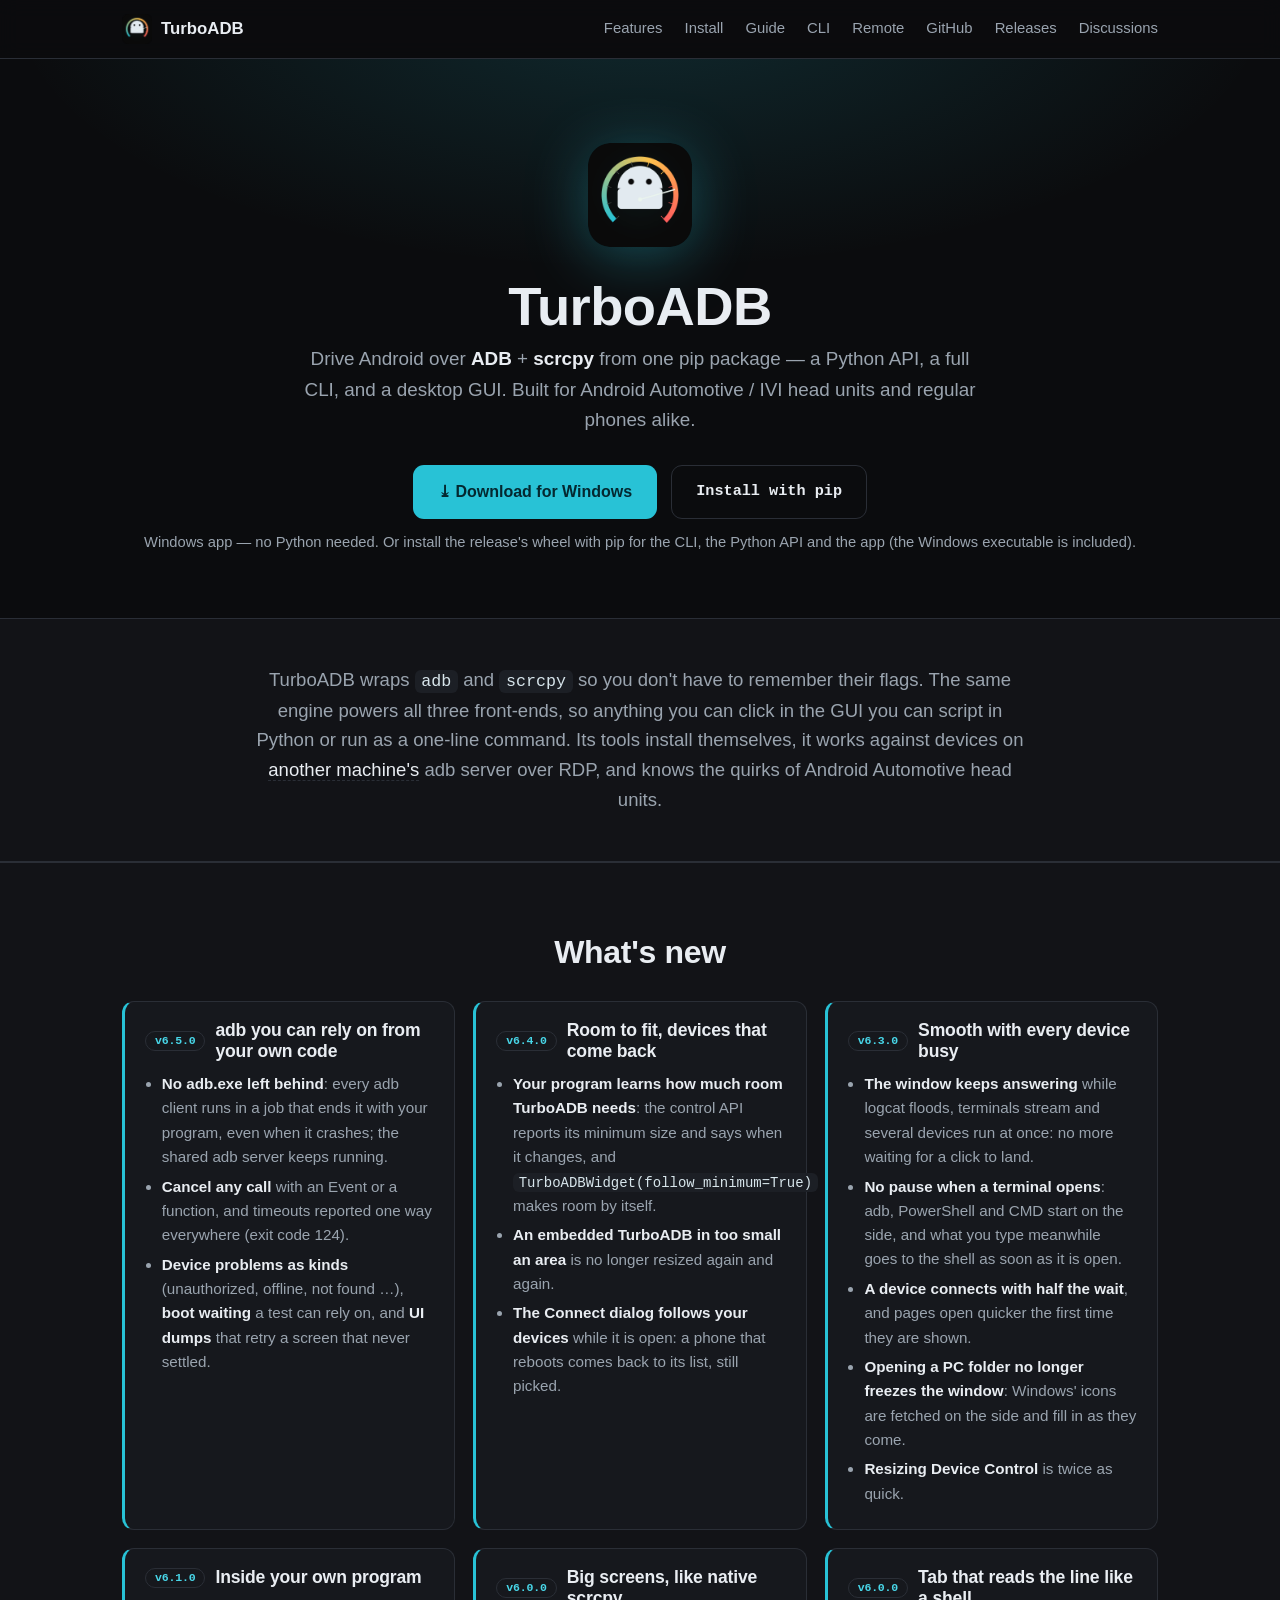
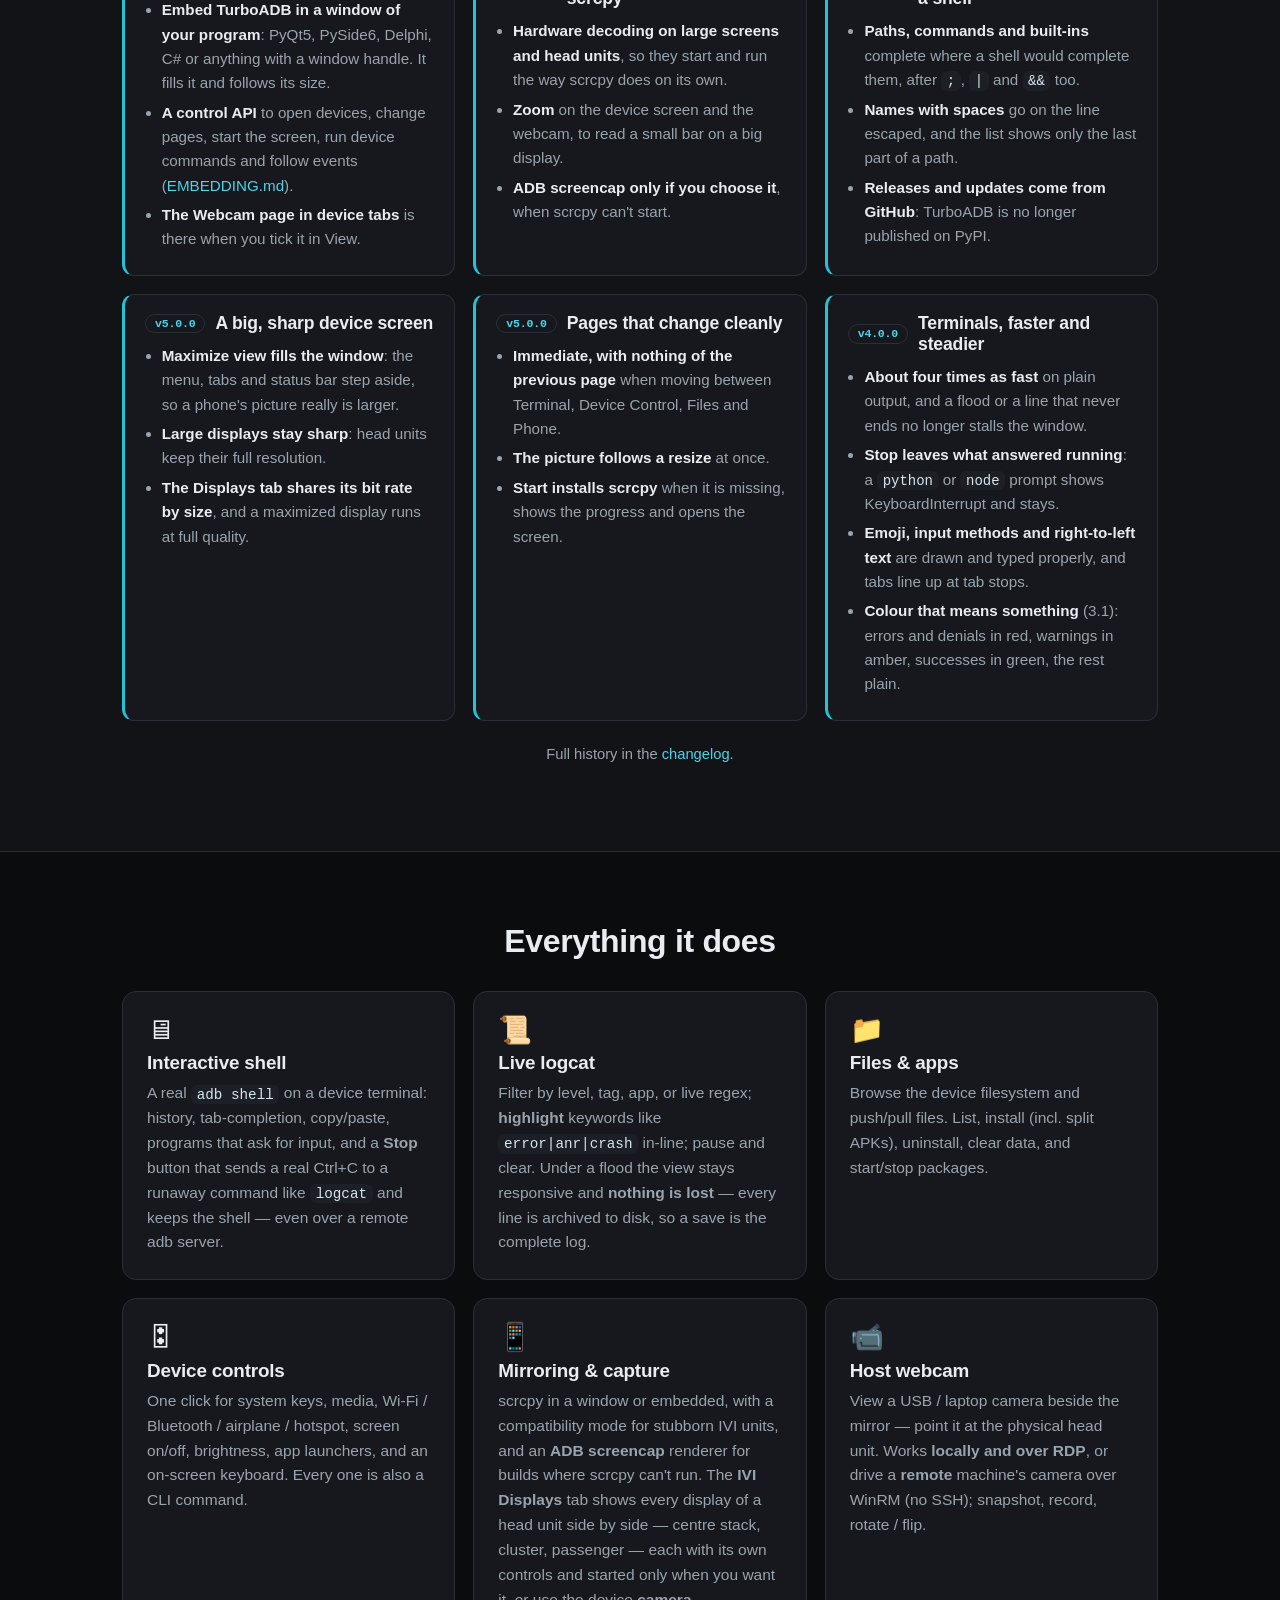
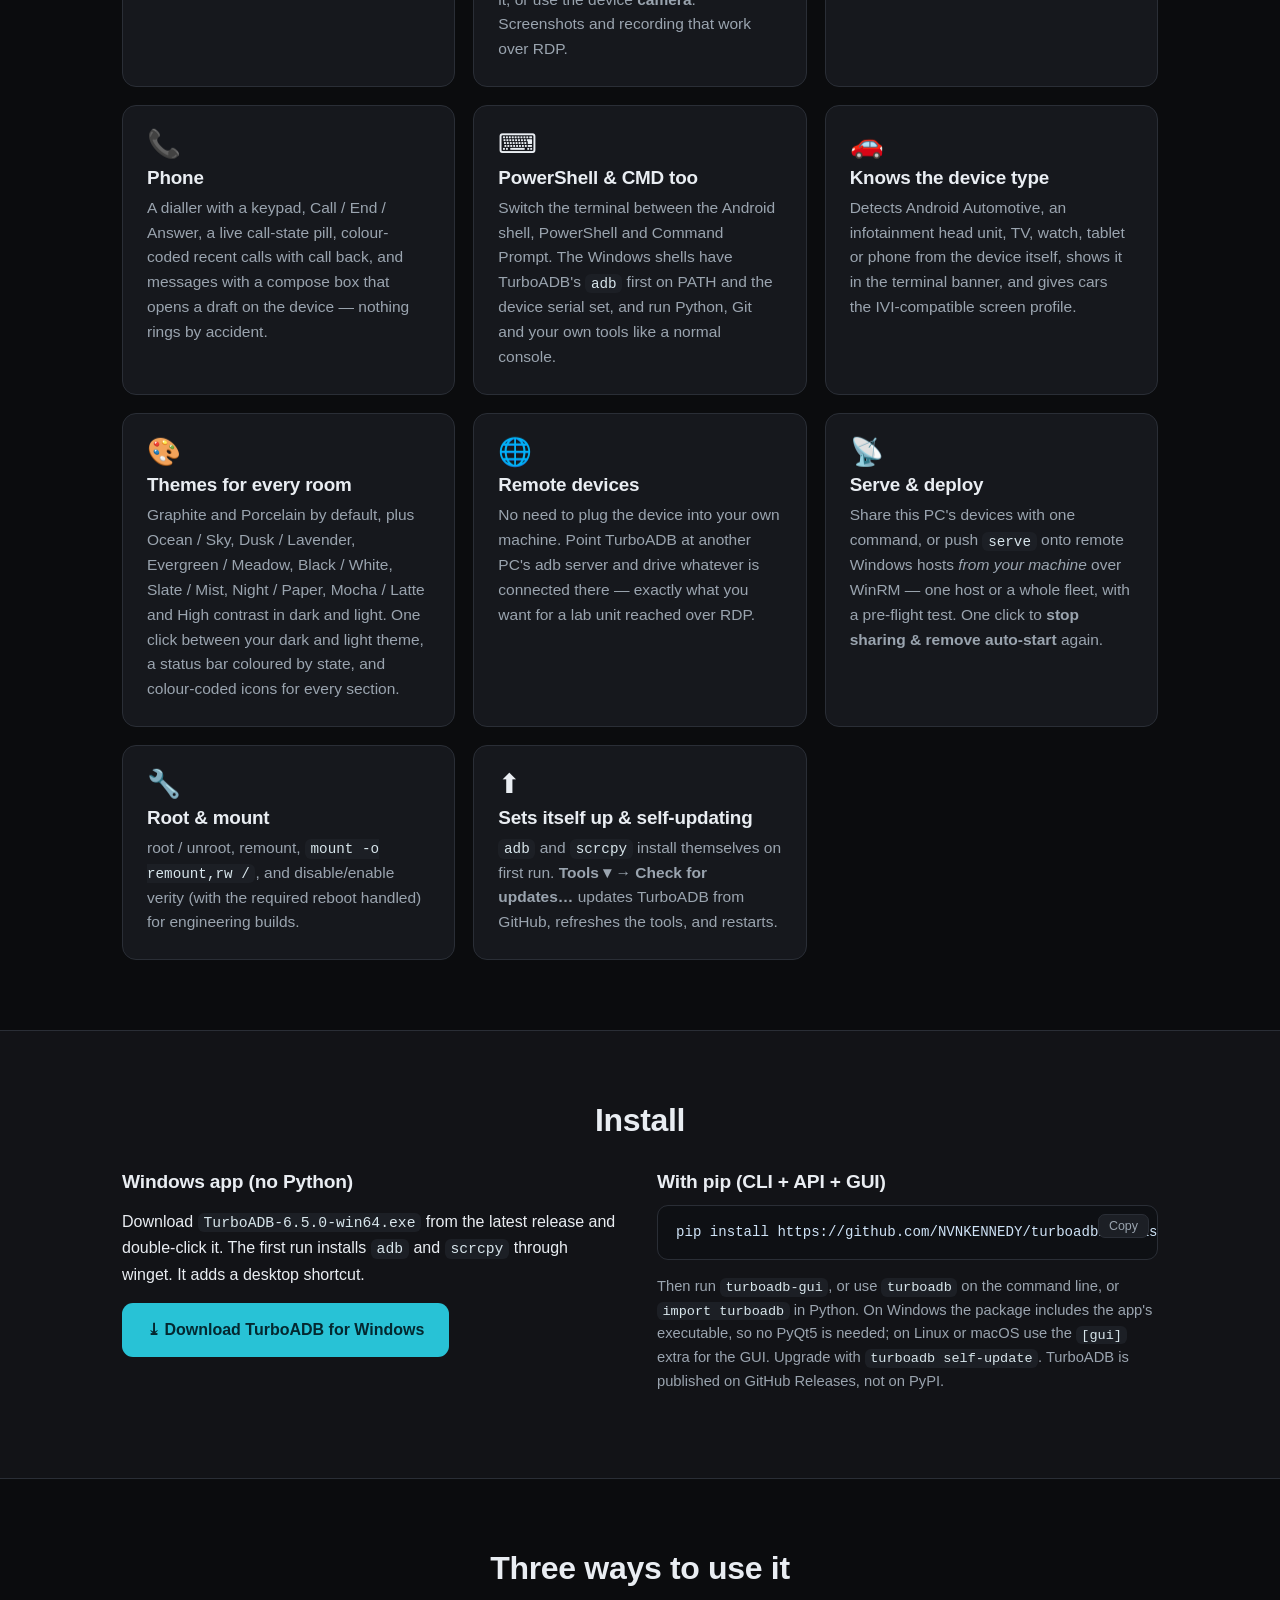
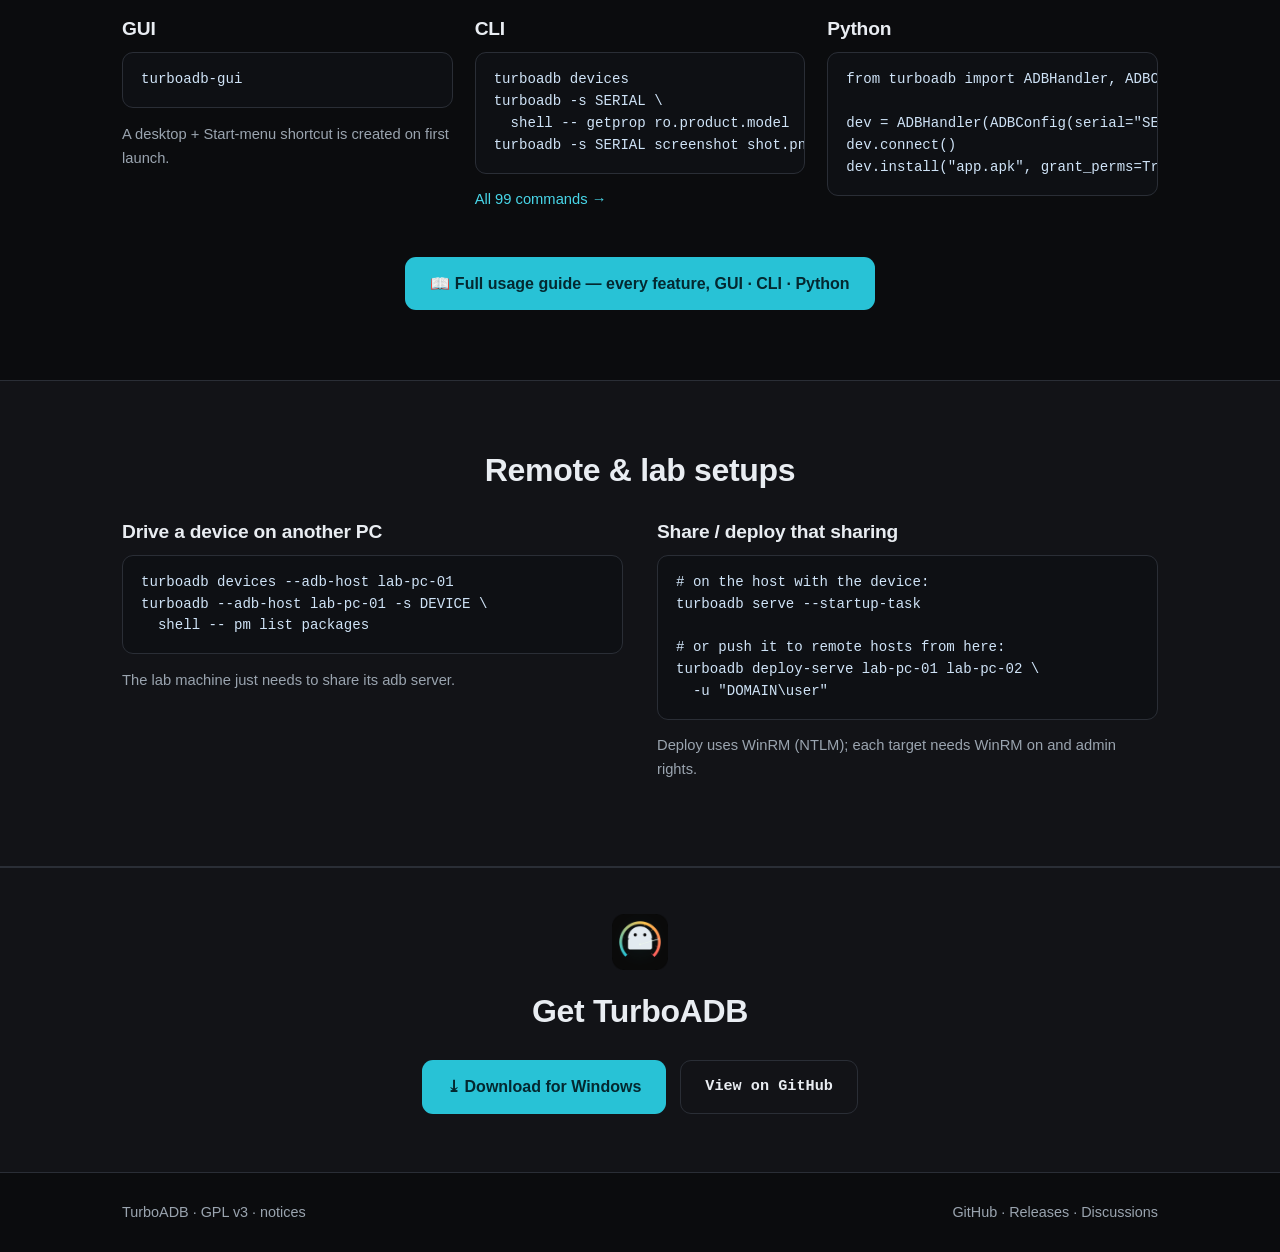
==== commit 8cc67a2b: "6.5.0 - every adb client in a kill-on-close job (it ends with a crashed host, the shared server does" ====
--- a/docs/index.html
+++ b/docs/index.html
@@ -72,6 +72,19 @@
       <h2>What's new</h2>
       <div class="whatsnew">
         <div class="wn">
+          <h3><span class="ver">v6.5.0</span> adb you can rely on from your own code</h3>
+          <ul>
+            <li><b>No adb.exe left behind</b>: every adb client runs in a job that
+            ends it with your program, even when it crashes; the shared adb server
+            keeps running.</li>
+            <li><b>Cancel any call</b> with an Event or a function, and timeouts
+            reported one way everywhere (exit code 124).</li>
+            <li><b>Device problems as kinds</b> (unauthorized, offline, not found …),
+            <b>boot waiting</b> a test can rely on, and <b>UI dumps</b> that retry
+            a screen that never settled.</li>
+          </ul>
+        </div>
+        <div class="wn">
           <h3><span class="ver">v6.4.0</span> Room to fit, devices that come back</h3>
           <ul>
             <li><b>Your program learns how much room TurboADB needs</b>: the
@@ -313,7 +326,7 @@
       <div class="cols">
         <div>
           <h3>Windows app (no Python)</h3>
-          <p>Download <code>TurboADB-6.4.0-win64.exe</code> from the latest release
+          <p>Download <code>TurboADB-6.5.0-win64.exe</code> from the latest release
           and double-click it. The first run installs <code>adb</code> and <code>scrcpy</code>
           through winget. It adds a desktop shortcut.</p>
           <a class="btn btn-primary" data-gh="exe" href="#">⤓ Download TurboADB for Windows</a>
@@ -321,8 +334,8 @@
         <div>
           <h3>With pip (CLI + API + GUI)</h3>
           <div class="code">
-            <button class="copy" data-copy="pip install https://github.com/NVNKENNEDY/turboadb/releases/download/v6.4.0/turboadb-6.4.0-py3-none-any.whl">Copy</button>
-            <pre><code>pip install https://github.com/NVNKENNEDY/turboadb/releases/download/v6.4.0/turboadb-6.4.0-py3-none-any.whl</code></pre>
+            <button class="copy" data-copy="pip install https://github.com/NVNKENNEDY/turboadb/releases/download/v6.5.0/turboadb-6.5.0-py3-none-any.whl">Copy</button>
+            <pre><code>pip install https://github.com/NVNKENNEDY/turboadb/releases/download/v6.5.0/turboadb-6.5.0-py3-none-any.whl</code></pre>
           </div>
           <p class="muted">Then run <code>turboadb-gui</code>, or use
           <code>turboadb</code> on the command line, or
